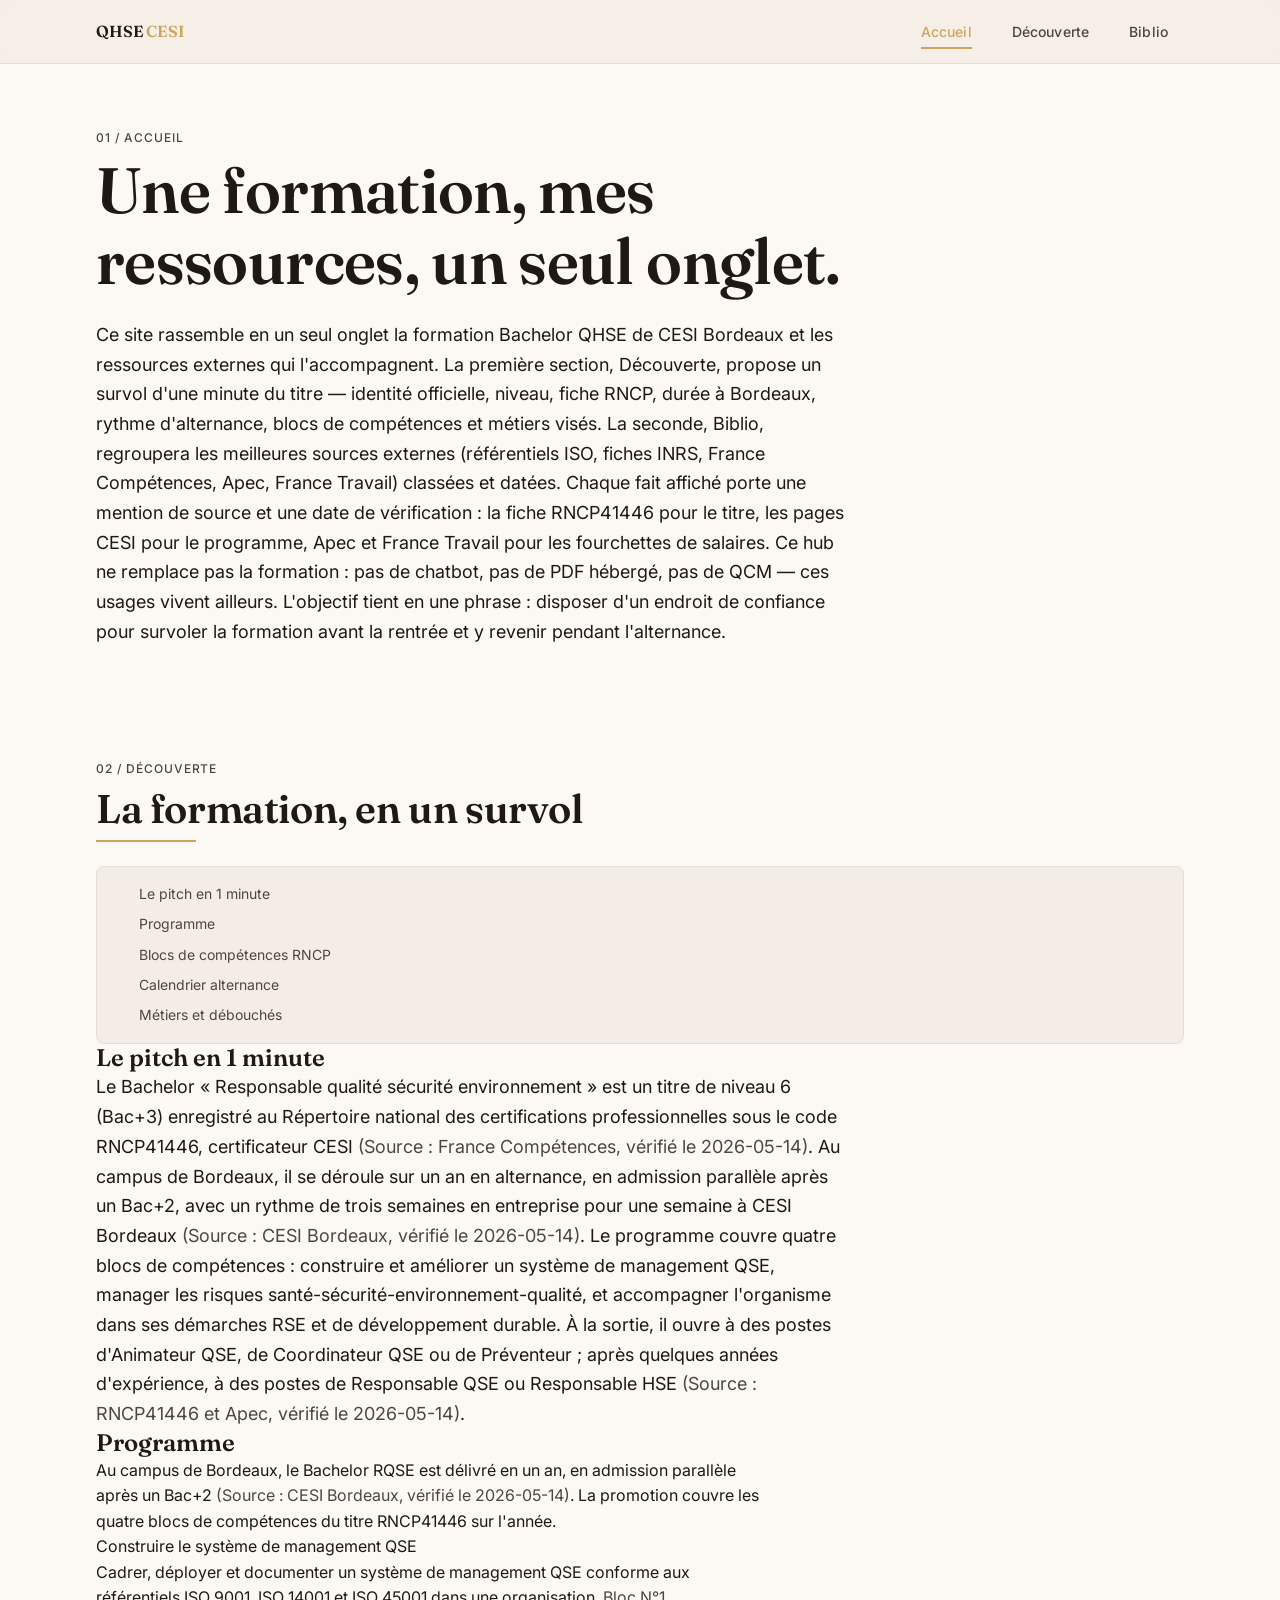
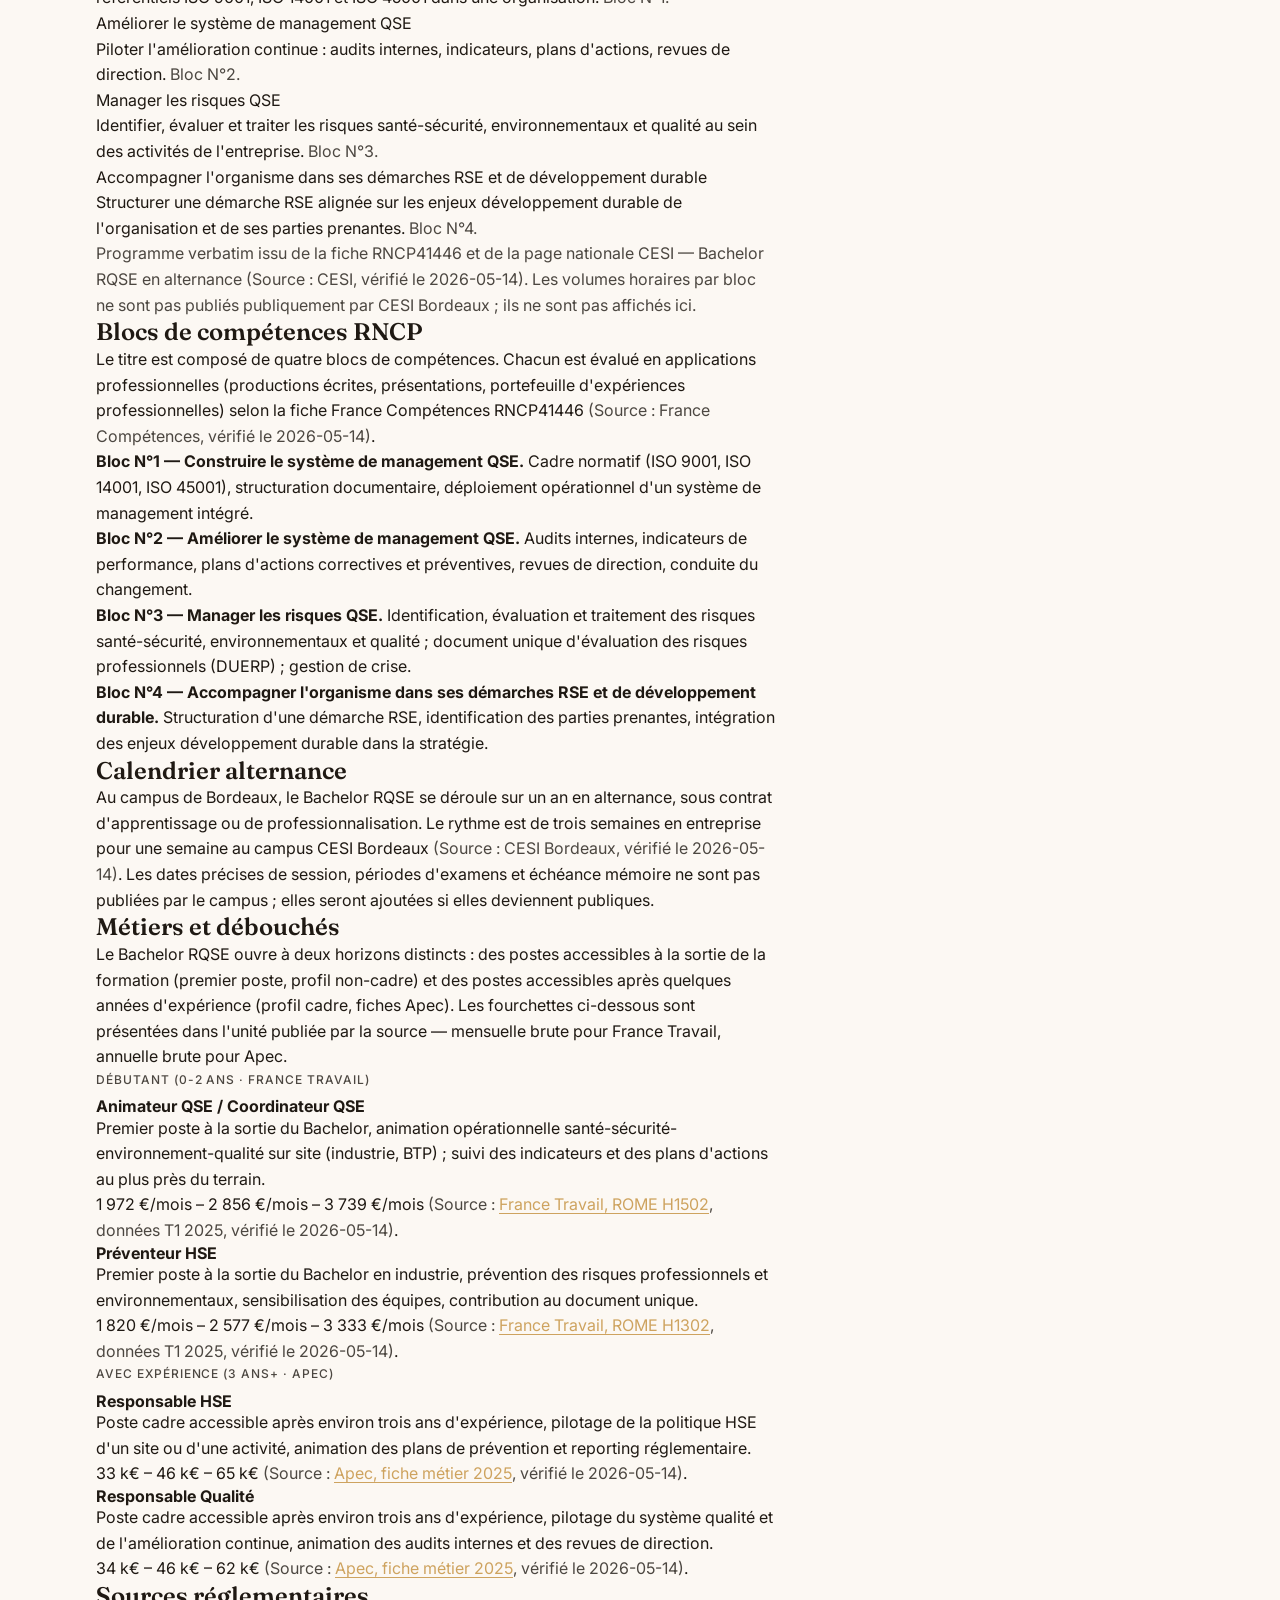
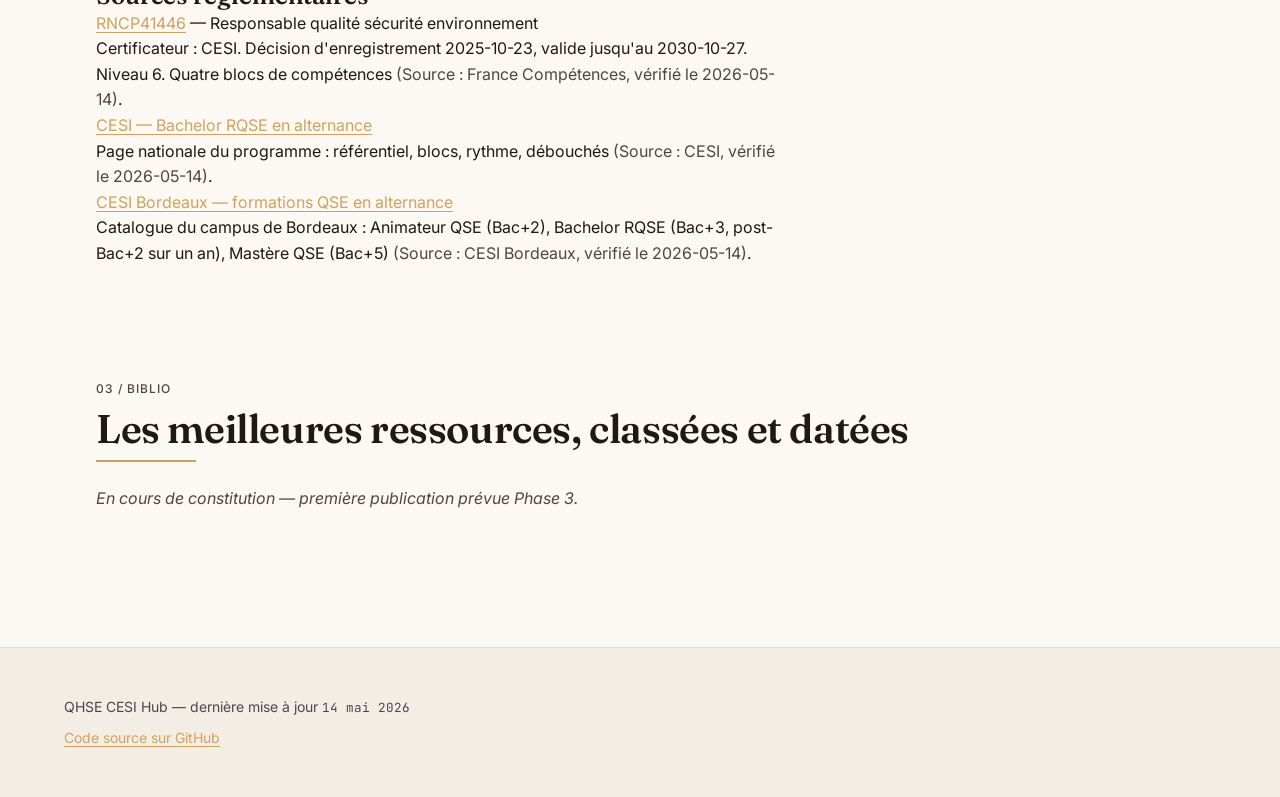
==== qhse-cesi/index.html @ 4284d523 "✨ Phase 3 T-03-04: CSS scaffolding for Biblio cards (BIBLIO-08) Adds 13 component classes for the fu" ====
<!DOCTYPE html>
<html lang="fr">
<head>
  <meta charset="UTF-8">
  <meta name="viewport" content="width=device-width, initial-scale=1">
  <meta name="color-scheme" content="dark light">
  <meta name="description" content="QHSE CESI Hub — point d'entrée personnel pour le Bachelor QHSE de CESI Bordeaux : formation et ressources externes regroupées.">
  <title>QHSE CESI Hub — Bachelor QHSE CESI Bordeaux</title>

  <!-- Google Fonts: dual preconnect + single CSS2 stylesheet request (Fraunces + Inter + JetBrains Mono) -->
  <link rel="preconnect" href="https://fonts.googleapis.com">
  <link rel="preconnect" href="https://fonts.gstatic.com" crossorigin>
  <link href="https://fonts.googleapis.com/css2?family=Fraunces:opsz,wght@9..144,400;9..144,600;9..144,700&family=Inter:wght@400;500;600;700&family=JetBrains+Mono:wght@400;500&display=swap" rel="stylesheet">

  <style>
    /* CSS layer order — declared once. Reset always loses to component styles. */
    @layer reset, tokens, base, components, utilities;

    /* ============ 1. RESET (@layer reset) ============ */
    @layer reset {
      *, *::before, *::after { box-sizing: border-box; }
      * { margin: 0; }
      html, body { height: 100%; }
      body {
        min-height: 100dvh;
        line-height: 1.55;
        -webkit-font-smoothing: antialiased;
      }
      img, picture, video, canvas, svg { display: block; max-width: 100%; }
      input, button, textarea, select { font: inherit; }
      h1, h2, h3, h4, h5, h6 { text-wrap: balance; line-height: 1.15; }
      p { text-wrap: pretty; }
      a { color: inherit; text-decoration-thickness: 1px; text-underline-offset: 0.2em; }
      ul, ol { padding: 0; list-style: none; }

      /* Reduced-motion override — baked into reset layer from commit #1 (CHASSIS-09). */
      @media (prefers-reduced-motion: reduce) {
        *, *::before, *::after {
          animation-duration: 0.01ms !important;
          animation-iteration-count: 1 !important;
          transition-duration: 0.01ms !important;
          scroll-behavior: auto !important;
        }
      }
    }

    /* ============ 2. TOKENS (@layer tokens) ============ */
    @layer tokens {
      :root {
        color-scheme: dark light;

        /* Font families */
        --font-serif: 'Fraunces', Georgia, 'Times New Roman', ui-serif, serif;
        --font-sans:  'Inter', system-ui, -apple-system, 'Segoe UI', sans-serif;
        --font-mono:  'JetBrains Mono', ui-monospace, 'SF Mono', Menlo, Consolas, monospace;

        /* Color tokens — OKLCH-native via light-dark(). Dark wins by default. */
        --bg-1: light-dark(oklch(98% 0.008 70), oklch(15% 0.012 65));
        --bg-2: light-dark(oklch(95% 0.012 70), oklch(19% 0.014 65));
        --ink-1: light-dark(oklch(22% 0.015 70), oklch(94% 0.012 75));
        --ink-2: light-dark(oklch(40% 0.012 70), oklch(72% 0.014 70));
        --ink-3: light-dark(oklch(55% 0.010 70), oklch(54% 0.011 70));
        --accent: oklch(74% 0.10 78);
        --accent-soft: oklch(74% 0.10 78 / 0.12);
        --link: oklch(74% 0.10 78);
        --link-hover: oklch(82% 0.11 78);
        --focus-ring: oklch(82% 0.18 250);
        --border-subtle: light-dark(oklch(90% 0.008 70), oklch(26% 0.014 65));

        /* Reserved for Phase 3 — declared now so the token surface is locked. */
        --success: oklch(70% 0.13 145);
        --warning: oklch(74% 0.13 70);
        --alert:   oklch(64% 0.18 30);

        /* Spacing scale — all multiples of 4. */
        --space-xs: 0.25rem;
        --space-sm: 0.5rem;
        --space-md: 1rem;
        --space-lg: 1.5rem;
        --space-xl: 2rem;
        --space-2xl: 3rem;
        --space-3xl: 4rem;

        /* Radius scale. */
        --radius-sm: 0.25rem;
        --radius-md: 0.5rem;
        --radius-lg: 1rem;

        /* Layout tokens — header height is the single source for scroll offsets. */
        --header-h: 4rem;
        --container-max: 72rem;
        --measure: 68ch;

        /* Type scale — fluid via clamp(). No font-size lives outside this table. */
        --step-5:  clamp(2.25rem, 4vw + 1rem, 4rem);
        --step-4:  clamp(1.75rem, 2vw + 1rem, 2.5rem);
        --step-3:  clamp(1.25rem, 1vw + 0.9rem, 1.5rem);
        --step-2:  clamp(1.0625rem, 0.4vw + 1rem, 1.125rem);
        --step-1:  1rem;
        --step-0:  0.875rem;
        --step--1: 0.75rem;
      }
    }

    /* ============ 3. BASE (@layer base) ============ */
    @layer base {
      html {
        scroll-behavior: smooth;
        scroll-padding-top: var(--header-h);
      }
      body {
        font-family: var(--font-sans);
        background: var(--bg-1);
        color: var(--ink-1);
        font-size: var(--step-1);
        line-height: 1.6;
      }
      h1 {
        font-family: var(--font-serif);
        font-weight: 600;
        font-size: var(--step-5);
        letter-spacing: -0.01em;
        line-height: 1.1;
      }
      h2 {
        font-family: var(--font-serif);
        font-weight: 600;
        font-size: var(--step-4);
        letter-spacing: -0.01em;
        line-height: 1.15;
      }
      h3 {
        font-family: var(--font-serif);
        font-weight: 600;
        font-size: var(--step-3);
        line-height: 1.2;
      }
      p, li, blockquote, dd {
        max-width: var(--measure);
        color: var(--ink-1);
      }
      code, kbd, samp, time[datetime] {
        font-family: var(--font-mono);
        font-size: 0.9em;
      }
      a {
        color: var(--link);
        text-decoration: underline;
        text-decoration-thickness: 1px;
        text-underline-offset: 0.2em;
        transition: text-decoration-thickness 80ms ease-out;
      }
      a:hover {
        color: var(--link-hover);
        text-decoration-thickness: 2px;
      }
      :focus-visible {
        outline: 3px solid var(--focus-ring);
        outline-offset: 2px;
        border-radius: var(--radius-sm);
      }
      section {
        scroll-margin-top: var(--header-h);
        padding-block: var(--space-2xl) var(--space-xl);
        padding-inline: clamp(1rem, 4vw, 2rem);
        max-width: var(--container-max);
        margin-inline: auto;
      }
      /* Belt-and-suspenders for iOS Safari quirks per UI-SPEC §Layout Grid. */
      section > h2 { scroll-margin-top: var(--header-h); }
      section > h1 { scroll-margin-top: var(--header-h); }
    }

    /* ============ 4. COMPONENTS (@layer components) ============ */
    @layer components {

      /* -- Skip-link -- */
      .skip-link {
        position: absolute;
        width: 1px;
        height: 1px;
        padding: 0;
        margin: -1px;
        overflow: hidden;
        clip-path: inset(50%);
        white-space: nowrap;
        border: 0;
        background: transparent;
        color: var(--ink-1);
        text-decoration: none;
      }
      .skip-link:focus-visible {
        position: fixed;
        top: var(--space-sm);
        left: var(--space-sm);
        width: auto;
        height: auto;
        margin: 0;
        padding: var(--space-sm) var(--space-md);
        clip-path: none;
        background: var(--bg-2);
        color: var(--ink-1);
        border: 2px solid var(--accent);
        border-radius: var(--radius-sm);
        z-index: 1000;
        font-family: var(--font-sans);
        font-weight: 500;
        font-size: var(--step-0);
        text-decoration: none;
      }

      /* -- Sticky header / nav -- */
      header[role="banner"] {
        position: sticky;
        top: 0;
        z-index: 100;
        height: var(--header-h);
        background: color-mix(in oklch, var(--bg-2) 88%, transparent);
        backdrop-filter: blur(12px) saturate(120%);
        -webkit-backdrop-filter: blur(12px) saturate(120%);
        border-bottom: 1px solid var(--border-subtle);
        display: flex;
        align-items: center;
        transition: box-shadow 200ms ease-out;
      }
      @supports not (backdrop-filter: blur(1px)) {
        header[role="banner"] { background: var(--bg-2); }
      }
      header[role="banner"].is-scrolled {
        box-shadow: 0 1px 0 0 var(--border-subtle), 0 12px 24px -16px oklch(0% 0 0 / 0.45);
      }
      header[role="banner"] > .header__inner {
        display: flex;
        align-items: center;
        justify-content: space-between;
        gap: var(--space-md);
        width: 100%;
        max-width: var(--container-max);
        margin-inline: auto;
        padding-inline: clamp(1rem, 4vw, 2rem);
        position: relative;
      }

      /* Brand */
      .brand {
        font-family: var(--font-serif);
        font-weight: 600;
        font-size: var(--step-1);
        letter-spacing: -0.01em;
        color: var(--ink-1);
        text-decoration: none;
      }
      .brand em {
        color: var(--accent);
        font-style: normal;
      }
      .brand:hover { text-decoration: none; }

      /* -- Top nav (desktop default; mobile override via responsive layer) -- */
      .nav__list {
        display: flex;
        align-items: center;
        gap: var(--space-sm);
      }
      .nav__list a {
        font-family: var(--font-sans);
        font-weight: 500;
        font-size: var(--step-0);
        color: var(--ink-2);
        text-decoration: none;
        padding: var(--space-sm) var(--space-md);
        border-radius: var(--radius-sm);
        transition: background-color 120ms ease-out, color 120ms ease-out;
        position: relative;
        letter-spacing: 0.01em;
      }
      .nav__list a:hover {
        color: var(--ink-1);
        background: var(--accent-soft);
      }
      /* Active state — scrollspy match (aria-current) OR :target (no-JS fallback). */
      .nav__list a[aria-current="location"],
      .nav__list li:target a {
        color: var(--accent);
      }
      .nav__list a[aria-current="location"]::after,
      .nav__list li:target a::after {
        content: "";
        position: absolute;
        bottom: -1px;
        left: var(--space-md);
        right: var(--space-md);
        height: 2px;
        background: var(--accent);
      }

      /* -- Burger menu (mobile) -- */
      .nav-toggle {
        position: absolute;
        width: 1px;
        height: 1px;
        padding: 0;
        margin: -1px;
        overflow: hidden;
        clip-path: inset(50%);
        white-space: nowrap;
        border: 0;
      }
      .burger {
        display: none;
        place-items: center;
        width: 44px;
        height: 44px;
        cursor: pointer;
        color: var(--ink-1);
        position: relative;
        border-radius: var(--radius-sm);
      }
      .burger svg { display: none; color: var(--ink-1); }
      .burger .icon-menu { display: block; }
      .nav-toggle:checked ~ .burger .icon-menu { display: none; }
      .nav-toggle:checked ~ .burger .icon-close { display: block; }
      /* Focus ring tracks the label, not the (visually-hidden) checkbox. */
      .nav-toggle:focus-visible ~ .burger {
        outline: 3px solid var(--focus-ring);
        outline-offset: 2px;
      }
      /* CSS-only sr-only aria-label alternation — no JS mutates aria-label. */
      .burger [data-state="open"] { display: none; }
      .nav-toggle:checked ~ .burger [data-state="closed"] { display: none; }
      .nav-toggle:checked ~ .burger [data-state="open"] { display: inline; }

      /* -- Section heading pattern -- */
      .eyebrow {
        font-family: var(--font-sans);
        font-weight: 500;
        font-size: var(--step--1);
        color: var(--ink-2);
        text-transform: uppercase;
        letter-spacing: 0.08em;
        margin-bottom: var(--space-sm);
      }
      section h1,
      section h2 {
        position: relative;
        margin-bottom: var(--space-lg);
      }
      /* Accent underline indicator — h2 only, per gate decision 4. */
      section h2::after {
        content: "";
        display: block;
        width: 2.5em;
        height: 2px;
        background: var(--accent);
        margin-top: var(--space-sm);
      }
      .lead {
        font-size: var(--step-2);
        line-height: 1.65;
        color: var(--ink-1);
      }
      .placeholder {
        color: var(--ink-2);
        font-style: italic;
      }

      /* -- Section shells -- */
      main { display: block; }
      #biblio-grid {
        margin-top: var(--space-lg);
        display: flex;
        flex-direction: column;
        gap: var(--space-2xl);
      }

      /* -- Biblio cards (Phase 3 component slot — full-width editorial list, D-03) -- */
      .biblio-section {
        display: flex;
        flex-direction: column;
        gap: var(--space-md);
      }
      .biblio-section > h3 {
        font-family: 'Fraunces', Georgia, serif;
        font-weight: 600;
        font-size: var(--step-3);
        text-wrap: balance;
        scroll-margin-top: var(--header-h);
      }
      .biblio-section > h3::after {
        content: '';
        display: block;
        width: 2.5rem;
        height: 2px;
        background: var(--accent);
        margin-top: var(--space-xs);
      }
      .biblio-list {
        list-style: none;
        padding: 0;
        margin: 0;
        display: flex;
        flex-direction: column;
        gap: 0;
      }
      .biblio-list > li {
        margin: 0;
      }
      .biblio-card__link {
        display: block;
        padding: var(--space-md) 0;
        border-block-end: 1px solid var(--border-subtle);
        text-decoration: none;
        color: inherit;
        transition: background-color 120ms ease;
      }
      .biblio-list > li:last-child .biblio-card__link {
        border-block-end: none;
      }
      .biblio-card__link:hover,
      .biblio-card__link:focus-visible {
        background-color: var(--bg-2);
        outline: none;
      }
      .biblio-card__link:focus-visible {
        outline: 2px solid var(--accent);
        outline-offset: 2px;
        border-radius: var(--radius-sm);
      }
      .biblio-card__head {
        display: flex;
        align-items: baseline;
        gap: var(--space-md);
        flex-wrap: wrap;
        margin-bottom: var(--space-xs);
      }
      .biblio-card__badge {
        display: inline-block;
        background: var(--accent-soft);
        color: var(--accent);
        border: 1px solid var(--accent);
        padding: 0.1em 0.55em;
        border-radius: var(--radius-sm);
        font-family: 'JetBrains Mono', ui-monospace, monospace;
        font-size: var(--step--1);
        font-weight: 500;
        letter-spacing: 0.04em;
        text-transform: uppercase;
        white-space: nowrap;
      }
      .biblio-card__title {
        font-family: 'Fraunces', Georgia, serif;
        font-weight: 600;
        font-size: var(--step-2);
        color: var(--ink-1);
        text-wrap: balance;
        margin: 0;
      }
      .biblio-card__desc {
        color: var(--ink-1);
        max-width: var(--measure);
        margin: var(--space-xs) 0;
        text-wrap: pretty;
      }
      .biblio-card__note {
        font-style: italic;
        color: var(--ink-2);
        max-width: var(--measure);
        font-size: var(--step-0);
        margin: var(--space-xs) 0;
      }
      .biblio-card__foot {
        display: flex;
        justify-content: space-between;
        align-items: center;
        gap: var(--space-md);
        flex-wrap: wrap;
        font-size: var(--step-0);
        color: var(--ink-2);
        margin-top: var(--space-xs);
      }
      .biblio-card__domain {
        font-family: 'JetBrains Mono', ui-monospace, monospace;
        font-size: var(--step--1);
        color: var(--ink-3);
      }
      .biblio-card__date {
        font-family: 'JetBrains Mono', ui-monospace, monospace;
        font-size: var(--step--1);
      }
      .biblio-card__date--fresh   { color: var(--ink-2); }
      .biblio-card__date--warning { color: var(--warning); }
      .biblio-card__date--alert   { color: var(--alert); font-weight: 500; }
      .biblio-card__archive {
        font-family: 'JetBrains Mono', ui-monospace, monospace;
        font-size: var(--step--1);
        color: var(--ink-3);
      }
      .biblio-card__archive a {
        color: var(--ink-2);
        text-decoration: underline;
        text-decoration-style: dotted;
        text-underline-offset: 0.2em;
      }

      /* -- Footer -- */
      footer[role="contentinfo"] {
        background: var(--bg-2);
        border-top: 1px solid var(--border-subtle);
        margin-top: var(--space-3xl);
        padding-block: var(--space-2xl);
        padding-inline: clamp(1rem, 4vw, 2rem);
      }
      footer[role="contentinfo"] > .footer__inner {
        max-width: var(--container-max);
        margin-inline: auto;
        color: var(--ink-2);
        font-size: var(--step-0);
        display: flex;
        flex-direction: column;
        gap: var(--space-sm);
      }
      footer[role="contentinfo"] p { color: var(--ink-2); max-width: none; }
      footer[role="contentinfo"] a {
        color: var(--link);
        text-decoration: underline;
        text-decoration-thickness: 1px;
        text-underline-offset: 0.2em;
      }
      footer[role="contentinfo"] a:hover {
        color: var(--link-hover);
        text-decoration-thickness: 2px;
      }

      /* -- Mini-TOC reserved CSS (Phase 2 will hand-write the element) -- */
      .toc {
        background: var(--bg-2);
        border: 1px solid var(--border-subtle);
        border-radius: var(--radius-md);
        padding: var(--space-md) var(--space-lg);
      }
      .toc ol {
        display: flex;
        flex-direction: column;
        gap: var(--space-sm);
        list-style: none;
        padding: 0;
      }
      .toc a {
        font-size: var(--step-0);
        color: var(--ink-2);
        text-decoration: none;
        padding-inline-start: var(--space-md);
        border-inline-start: 2px solid transparent;
        display: block;
      }
      .toc a:hover,
      .toc a[aria-current="true"] {
        color: var(--ink-1);
        border-inline-start-color: var(--accent);
      }
    }

    /* ============ 5. UTILITIES (@layer utilities) ============ */
    @layer utilities {
      .sr-only {
        position: absolute;
        width: 1px;
        height: 1px;
        padding: 0;
        margin: -1px;
        overflow: hidden;
        clip: rect(0,0,0,0);
        white-space: nowrap;
        border: 0;
      }
    }

    /* ============ 6. RESPONSIVE — one breakpoint at 48rem (CHASSIS-07) ============ */
    @media (min-width: 48rem) {
      section {
        padding-block: var(--space-3xl) var(--space-2xl);
      }
    }
    @media (max-width: 47.99rem) {
      .burger { display: grid; }
      header[role="banner"] nav .nav__list { display: none; }
      header[role="banner"] nav:has(#nav-toggle:checked) .nav__list {
        display: flex;
        flex-direction: column;
        align-items: stretch;
        gap: var(--space-md);
        position: fixed;
        inset: var(--header-h) 0 0 0;
        background: var(--bg-1);
        padding: var(--space-xl);
        z-index: 90;
        overflow-y: auto;
      }
      header[role="banner"] nav:has(#nav-toggle:checked) .nav__list a {
        font-size: var(--step-2);
        padding: var(--space-md);
      }
      /* Active-state underline indicator behaves differently in the mobile drawer. */
      header[role="banner"] nav:has(#nav-toggle:checked) .nav__list a[aria-current="location"]::after,
      header[role="banner"] nav:has(#nav-toggle:checked) .nav__list li:target a::after {
        display: none;
      }
    }

    /* ============ 7. PRINT (@media print) ============ */
    @media print {
      /* Hide chrome */
      header, .skip-link, .nav-toggle, .burger { display: none !important; }
      /* Force light, max-contrast surface */
      :root { color-scheme: light; }
      body {
        background: #fff;
        color: oklch(10% 0 0);
        font-family: var(--font-sans);
      }
      h1, h2, h3 {
        font-family: var(--font-serif);
        color: oklch(10% 0 0);
        page-break-after: avoid;
      }
      /* Expand external (http/https) link URLs as footnotes — NOT internal anchors. */
      a[href^="http"]::after {
        content: " (" attr(href) ")";
        font-family: var(--font-mono);
        font-size: 0.85em;
        color: #444;
        word-break: break-all;
      }
      /* Hide the accent underline on h2 — irrelevant in print. */
      h2::after { display: none; }
      /* Restore measure for prose readability on A4. */
      p, li { max-width: none; }
      section { break-inside: avoid-page; }
    }
  </style>
</head>
<body>
  <!-- Skip-link: must be the very first focusable element in <body>. -->
  <a class="skip-link" href="#main">Aller au contenu principal</a>

  <header role="banner">
    <div class="header__inner">
      <a class="brand" href="#accueil">QHSE&nbsp;<em>CESI</em></a>

      <!-- CSS-only burger: hidden checkbox + label. JS only flips checked=false on link tap. -->
      <input type="checkbox" id="nav-toggle" class="nav-toggle" aria-label="Ouvrir le menu">
      <label for="nav-toggle" class="burger">
        <!-- Lucide 'menu' (visible when unchecked) -->
        <svg class="icon-menu" xmlns="http://www.w3.org/2000/svg" width="24" height="24" viewBox="0 0 24 24" fill="none" stroke="currentColor" stroke-width="2" stroke-linecap="round" stroke-linejoin="round" aria-hidden="true">
          <line x1="4" y1="6" x2="20" y2="6"></line>
          <line x1="4" y1="12" x2="20" y2="12"></line>
          <line x1="4" y1="18" x2="20" y2="18"></line>
        </svg>
        <!-- Lucide 'x' (visible when checked) -->
        <svg class="icon-close" xmlns="http://www.w3.org/2000/svg" width="24" height="24" viewBox="0 0 24 24" fill="none" stroke="currentColor" stroke-width="2" stroke-linecap="round" stroke-linejoin="round" aria-hidden="true">
          <line x1="18" y1="6" x2="6" y2="18"></line>
          <line x1="6" y1="6" x2="18" y2="18"></line>
        </svg>
        <!-- Visually-hidden state spans (CSS-only aria-label alternation; NO JS mutation). -->
        <span class="sr-only" data-state="closed">Ouvrir le menu</span>
        <span class="sr-only" data-state="open">Fermer le menu</span>
      </label>

      <nav aria-label="Navigation principale">
        <ul class="nav__list">
          <li id="nav-accueil"><a href="#accueil" data-target="accueil">Accueil</a></li>
          <li id="nav-decouverte"><a href="#decouverte" data-target="decouverte">Découverte</a></li>
          <li id="nav-biblio"><a href="#biblio" data-target="biblio">Biblio</a></li>
          <li hidden><a href="#outils" data-target="outils">Outils</a></li>
        </ul>
      </nav>
    </div>
  </header>

  <!-- Sentinel sits between header and main. IntersectionObserver toggles header.is-scrolled. -->
  <div id="header-sentinel" aria-hidden="true" style="height:1px;margin-top:-1px;"></div>

  <main id="main">
    <section id="accueil" aria-labelledby="h-accueil">
      <p class="eyebrow">01 / ACCUEIL</p>
      <h1 id="h-accueil">Une formation, mes ressources, un seul onglet.</h1>
      <p class="lead">Ce site rassemble en un seul onglet la formation Bachelor QHSE de CESI Bordeaux et les ressources externes qui l'accompagnent. La première section, Découverte, propose un survol d'une minute du titre — identité officielle, niveau, fiche RNCP, durée à Bordeaux, rythme d'alternance, blocs de compétences et métiers visés. La seconde, Biblio, regroupera les meilleures sources externes (référentiels ISO, fiches INRS, France Compétences, Apec, France Travail) classées et datées. Chaque fait affiché porte une mention de source et une date de vérification : la fiche <span class="mono">RNCP41446</span> pour le titre, les pages CESI pour le programme, Apec et France Travail pour les fourchettes de salaires. Ce hub ne remplace pas la formation : pas de chatbot, pas de PDF hébergé, pas de QCM — ces usages vivent ailleurs. L'objectif tient en une phrase : disposer d'un endroit de confiance pour survoler la formation avant la rentrée et y revenir pendant l'alternance.</p>
    </section>

    <section id="decouverte" aria-labelledby="h-decouverte">
      <p class="eyebrow">02 / DÉCOUVERTE</p>
      <h2 id="h-decouverte">La formation, en un survol</h2>

      <aside class="toc" aria-label="Sommaire de la section Découverte">
        <ol>
          <li><a href="#dec-pitch">Le pitch en 1 minute</a></li>
          <li><a href="#dec-programme">Programme</a></li>
          <li><a href="#dec-rncp">Blocs de compétences RNCP</a></li>
          <li><a href="#dec-calendrier">Calendrier alternance</a></li>
          <li><a href="#dec-metiers">Métiers et débouchés</a></li>
        </ol>
      </aside>

      <h3 id="dec-pitch" style="scroll-margin-top: var(--header-h)">Le pitch en 1 minute</h3>
      <p class="lead">Le Bachelor « Responsable qualité sécurité environnement » est un titre de niveau 6 (Bac+3) enregistré au Répertoire national des certifications professionnelles sous le code <span class="mono">RNCP41446</span>, certificateur CESI <span style="color: var(--ink-2)">(Source : France Compétences, vérifié le <span class="mono">2026-05-14</span>)</span>. Au campus de Bordeaux, il se déroule sur un an en alternance, en admission parallèle après un Bac+2, avec un rythme de trois semaines en entreprise pour une semaine à CESI Bordeaux <span style="color: var(--ink-2)">(Source : CESI Bordeaux, vérifié le <span class="mono">2026-05-14</span>)</span>. Le programme couvre quatre blocs de compétences : construire et améliorer un système de management QSE, manager les risques santé-sécurité-environnement-qualité, et accompagner l'organisme dans ses démarches RSE et de développement durable. À la sortie, il ouvre à des postes d'Animateur QSE, de Coordinateur QSE ou de Préventeur ; après quelques années d'expérience, à des postes de Responsable QSE ou Responsable HSE <span style="color: var(--ink-2)">(Source : <span class="mono">RNCP41446</span> et Apec, vérifié le <span class="mono">2026-05-14</span>)</span>.</p>

      <h3 id="dec-programme" style="scroll-margin-top: var(--header-h)">Programme</h3>
      <p>Au campus de Bordeaux, le Bachelor RQSE est délivré en un an, en admission parallèle après un Bac+2 <span style="color: var(--ink-2)">(Source : CESI Bordeaux, vérifié le <span class="mono">2026-05-14</span>)</span>. La promotion couvre les quatre blocs de compétences du titre <span class="mono">RNCP41446</span> sur l'année.</p>

      <dl>
        <dt>Construire le système de management QSE</dt>
        <dd>Cadrer, déployer et documenter un système de management QSE conforme aux référentiels ISO 9001, ISO 14001 et ISO 45001 dans une organisation. <span style="color: var(--ink-2)">Bloc N°1.</span></dd>

        <dt>Améliorer le système de management QSE</dt>
        <dd>Piloter l'amélioration continue : audits internes, indicateurs, plans d'actions, revues de direction. <span style="color: var(--ink-2)">Bloc N°2.</span></dd>

        <dt>Manager les risques QSE</dt>
        <dd>Identifier, évaluer et traiter les risques santé-sécurité, environnementaux et qualité au sein des activités de l'entreprise. <span style="color: var(--ink-2)">Bloc N°3.</span></dd>

        <dt>Accompagner l'organisme dans ses démarches RSE et de développement durable</dt>
        <dd>Structurer une démarche RSE alignée sur les enjeux développement durable de l'organisation et de ses parties prenantes. <span style="color: var(--ink-2)">Bloc N°4.</span></dd>
      </dl>

      <p style="color: var(--ink-2)">Programme verbatim issu de la fiche <span class="mono">RNCP41446</span> et de la page nationale CESI — Bachelor RQSE en alternance (Source : CESI, vérifié le <span class="mono">2026-05-14</span>). Les volumes horaires par bloc ne sont pas publiés publiquement par CESI Bordeaux ; ils ne sont pas affichés ici.</p>

      <h3 id="dec-rncp" style="scroll-margin-top: var(--header-h)">Blocs de compétences RNCP</h3>
      <p>Le titre est composé de quatre blocs de compétences. Chacun est évalué en applications professionnelles (productions écrites, présentations, portefeuille d'expériences professionnelles) selon la fiche France Compétences <span class="mono">RNCP41446</span> <span style="color: var(--ink-2)">(Source : France Compétences, vérifié le <span class="mono">2026-05-14</span>)</span>.</p>

      <ol>
        <li><strong>Bloc N°1 — Construire le système de management QSE.</strong> Cadre normatif (ISO 9001, ISO 14001, ISO 45001), structuration documentaire, déploiement opérationnel d'un système de management intégré.</li>

        <li><strong>Bloc N°2 — Améliorer le système de management QSE.</strong> Audits internes, indicateurs de performance, plans d'actions correctives et préventives, revues de direction, conduite du changement.</li>

        <li><strong>Bloc N°3 — Manager les risques QSE.</strong> Identification, évaluation et traitement des risques santé-sécurité, environnementaux et qualité ; document unique d'évaluation des risques professionnels (DUERP) ; gestion de crise.</li>

        <li><strong>Bloc N°4 — Accompagner l'organisme dans ses démarches RSE et de développement durable.</strong> Structuration d'une démarche RSE, identification des parties prenantes, intégration des enjeux développement durable dans la stratégie.</li>
      </ol>

      <h3 id="dec-calendrier" style="scroll-margin-top: var(--header-h)">Calendrier alternance</h3>
      <p>Au campus de Bordeaux, le Bachelor RQSE se déroule sur un an en alternance, sous contrat d'apprentissage ou de professionnalisation. Le rythme est de trois semaines en entreprise pour une semaine au campus CESI Bordeaux <span style="color: var(--ink-2)">(Source : CESI Bordeaux, vérifié le <span class="mono">2026-05-14</span>)</span>. Les dates précises de session, périodes d'examens et échéance mémoire ne sont pas publiées par le campus ; elles seront ajoutées si elles deviennent publiques.</p>

      <h3 id="dec-metiers" style="scroll-margin-top: var(--header-h)">Métiers et débouchés</h3>
      <p>Le Bachelor RQSE ouvre à deux horizons distincts : des postes accessibles à la sortie de la formation (premier poste, profil non-cadre) et des postes accessibles après quelques années d'expérience (profil cadre, fiches Apec). Les fourchettes ci-dessous sont présentées dans l'unité publiée par la source — mensuelle brute pour France Travail, annuelle brute pour Apec.</p>

      <p class="eyebrow">DÉBUTANT (0-2 ans · France Travail)</p>

      <article>
        <h4>Animateur QSE / Coordinateur QSE</h4>
        <p>Premier poste à la sortie du Bachelor, animation opérationnelle santé-sécurité-environnement-qualité sur site (industrie, BTP) ; suivi des indicateurs et des plans d'actions au plus près du terrain.</p>
        <p><span class="mono">1 972 €/mois – 2 856 €/mois – 3 739 €/mois</span> <span style="color: var(--ink-2)">(Source : <a href="https://candidat.francetravail.fr/metierscope/fiche-metier/H1502/management-et-ingenierie-qualite-industrielle" target="_blank" rel="noopener noreferrer">France Travail, ROME <span class="mono">H1502</span></a>, données T1 2025, vérifié le <span class="mono">2026-05-14</span>)</span>.</p>
      </article>

      <article>
        <h4>Préventeur HSE</h4>
        <p>Premier poste à la sortie du Bachelor en industrie, prévention des risques professionnels et environnementaux, sensibilisation des équipes, contribution au document unique.</p>
        <p><span class="mono">1 820 €/mois – 2 577 €/mois – 3 333 €/mois</span> <span style="color: var(--ink-2)">(Source : <a href="https://candidat.francetravail.fr/metierscope/fiche-metier/H1302/responsable-hygiene-securite-environnement-hse-en-industrie" target="_blank" rel="noopener noreferrer">France Travail, ROME <span class="mono">H1302</span></a>, données T1 2025, vérifié le <span class="mono">2026-05-14</span>)</span>.</p>
      </article>

      <p class="eyebrow">AVEC EXPÉRIENCE (3 ans+ · Apec)</p>

      <article>
        <h4>Responsable HSE</h4>
        <p>Poste cadre accessible après environ trois ans d'expérience, pilotage de la politique HSE d'un site ou d'une activité, animation des plans de prévention et reporting réglementaire.</p>
        <p><span class="mono">33 k€ – 46 k€ – 65 k€</span> <span style="color: var(--ink-2)">(Source : <a href="https://www.apec.fr/tous-nos-metiers/services-techniques/responsable-hse.html" target="_blank" rel="noopener noreferrer">Apec, fiche métier 2025</a>, vérifié le <span class="mono">2026-05-14</span>)</span>.</p>
      </article>

      <article>
        <h4>Responsable Qualité</h4>
        <p>Poste cadre accessible après environ trois ans d'expérience, pilotage du système qualité et de l'amélioration continue, animation des audits internes et des revues de direction.</p>
        <p><span class="mono">34 k€ – 46 k€ – 62 k€</span> <span style="color: var(--ink-2)">(Source : <a href="https://www.apec.fr/tous-nos-metiers/services-techniques/responsable-qualite.html" target="_blank" rel="noopener noreferrer">Apec, fiche métier 2025</a>, vérifié le <span class="mono">2026-05-14</span>)</span>.</p>
      </article>

      <h3 id="dec-sources" style="scroll-margin-top: var(--header-h)">Sources réglementaires</h3>
      <dl>
        <dt><a href="https://www.francecompetences.fr/recherche/rncp/41446/" target="_blank" rel="noopener noreferrer"><span class="mono">RNCP41446</span></a> — Responsable qualité sécurité environnement</dt>
        <dd>Certificateur : CESI. Décision d'enregistrement <span class="mono">2025-10-23</span>, valide jusqu'au <span class="mono">2030-10-27</span>. Niveau 6. Quatre blocs de compétences <span style="color: var(--ink-2)">(Source : France Compétences, vérifié le <span class="mono">2026-05-14</span>)</span>.</dd>

        <dt><a href="https://www.cesi.fr/formation/bachelor-responsable-qualite-securite-environnement-en-alternance-2498878/" target="_blank" rel="noopener noreferrer">CESI — Bachelor RQSE en alternance</a></dt>
        <dd>Page nationale du programme : référentiel, blocs, rythme, débouchés <span style="color: var(--ink-2)">(Source : CESI, vérifié le <span class="mono">2026-05-14</span>)</span>.</dd>

        <dt><a href="https://bordeaux.cesi.fr/formations-alternance-qse/" target="_blank" rel="noopener noreferrer">CESI Bordeaux — formations QSE en alternance</a></dt>
        <dd>Catalogue du campus de Bordeaux : Animateur QSE (Bac+2), Bachelor RQSE (Bac+3, post-Bac+2 sur un an), Mastère QSE (Bac+5) <span style="color: var(--ink-2)">(Source : CESI Bordeaux, vérifié le <span class="mono">2026-05-14</span>)</span>.</dd>
      </dl>
    </section>

    <section id="biblio" aria-labelledby="h-biblio">
      <p class="eyebrow">03 / BIBLIO</p>
      <h2 id="h-biblio">Les meilleures ressources, classées et datées</h2>
      <p class="placeholder">En cours de constitution — première publication prévue Phase 3.</p>
      <div id="biblio-grid"><!-- Phase 3 renders cards into this mount point. --></div>
    </section>

    <section id="outils" aria-labelledby="h-outils" hidden>
      <p class="eyebrow">04 / OUTILS</p>
      <h2 id="h-outils">Outils — réservé V2</h2>
      <p class="placeholder">Réservé V2 — flipping the two hidden attributes unlocks this surface.</p>
    </section>
  </main>

  <footer role="contentinfo">
    <div class="footer__inner">
      <p>QHSE CESI Hub — dernière mise à jour <time datetime="2026-05-14">14 mai 2026</time></p>
      <p><a href="https://github.com/Ivyx-hue/mes-apps-claude" target="_blank" rel="noopener noreferrer">Code source sur GitHub</a></p>
    </div>
  </footer>

  <script>
    /* ============ IIFE: sticky-shadow + scrollspy + burger-close-on-tap ============ */
    /* No globals, no inline handlers, no scroll-event listeners. */
    (() => {
      'use strict';

      // (A) Sticky-header shadow on scroll past 16px. IntersectionObserver on sentinel.
      const sentinel = document.getElementById('header-sentinel');
      const header = document.querySelector('header[role="banner"]');
      if (sentinel && header) {
        new IntersectionObserver(
          ([entry]) => header.classList.toggle('is-scrolled', !entry.isIntersecting),
          { rootMargin: '-16px 0px 0px 0px', threshold: 0 }
        ).observe(sentinel);
      }

      // (B) Scrollspy — active-nav highlight via aria-current. ≤ 15 LOC inner block.
      const navLinks = document.querySelectorAll('.nav__list a[data-target]');
      const sections = document.querySelectorAll('main > section[id]:not([hidden])');
      if (navLinks.length && sections.length) {
        const setActive = (id) => navLinks.forEach(a =>
          a.dataset.target === id
            ? a.setAttribute('aria-current', 'location')
            : a.removeAttribute('aria-current')
        );
        const spy = new IntersectionObserver(
          (entries) => entries.forEach(e => e.isIntersecting && setActive(e.target.id)),
          { rootMargin: '-64px 0px -60% 0px', threshold: 0 }
        );
        sections.forEach(s => spy.observe(s));
      }

      // (C) Burger close-on-link-tap. Delegated listener; closes synchronously BEFORE
      // the native anchor scroll fires (no preventDefault).
      const navList = document.querySelector('.nav__list');
      const toggle = document.getElementById('nav-toggle');
      if (navList && toggle) {
        navList.addEventListener('click', (e) => {
          if (e.target.closest('a[data-target]')) toggle.checked = false;
        });
      }
    })();
  </script>
</body>
</html>
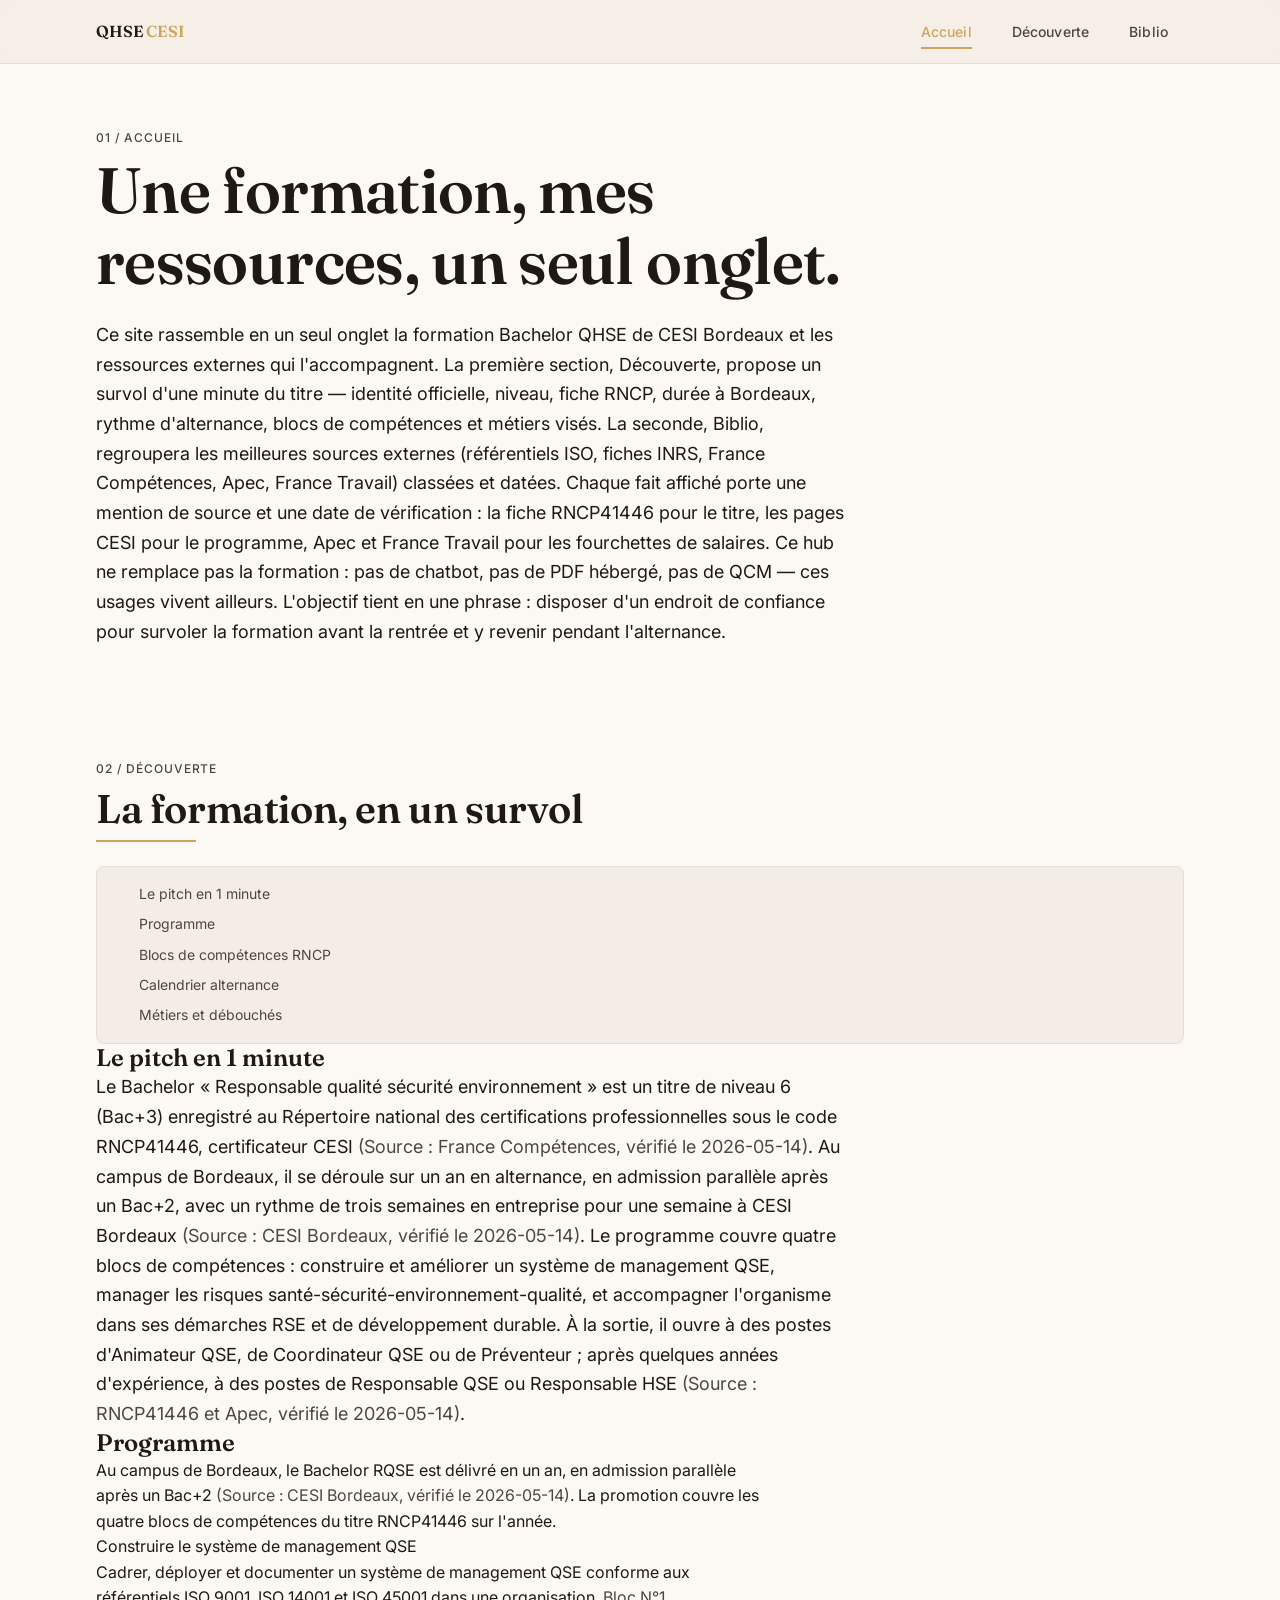
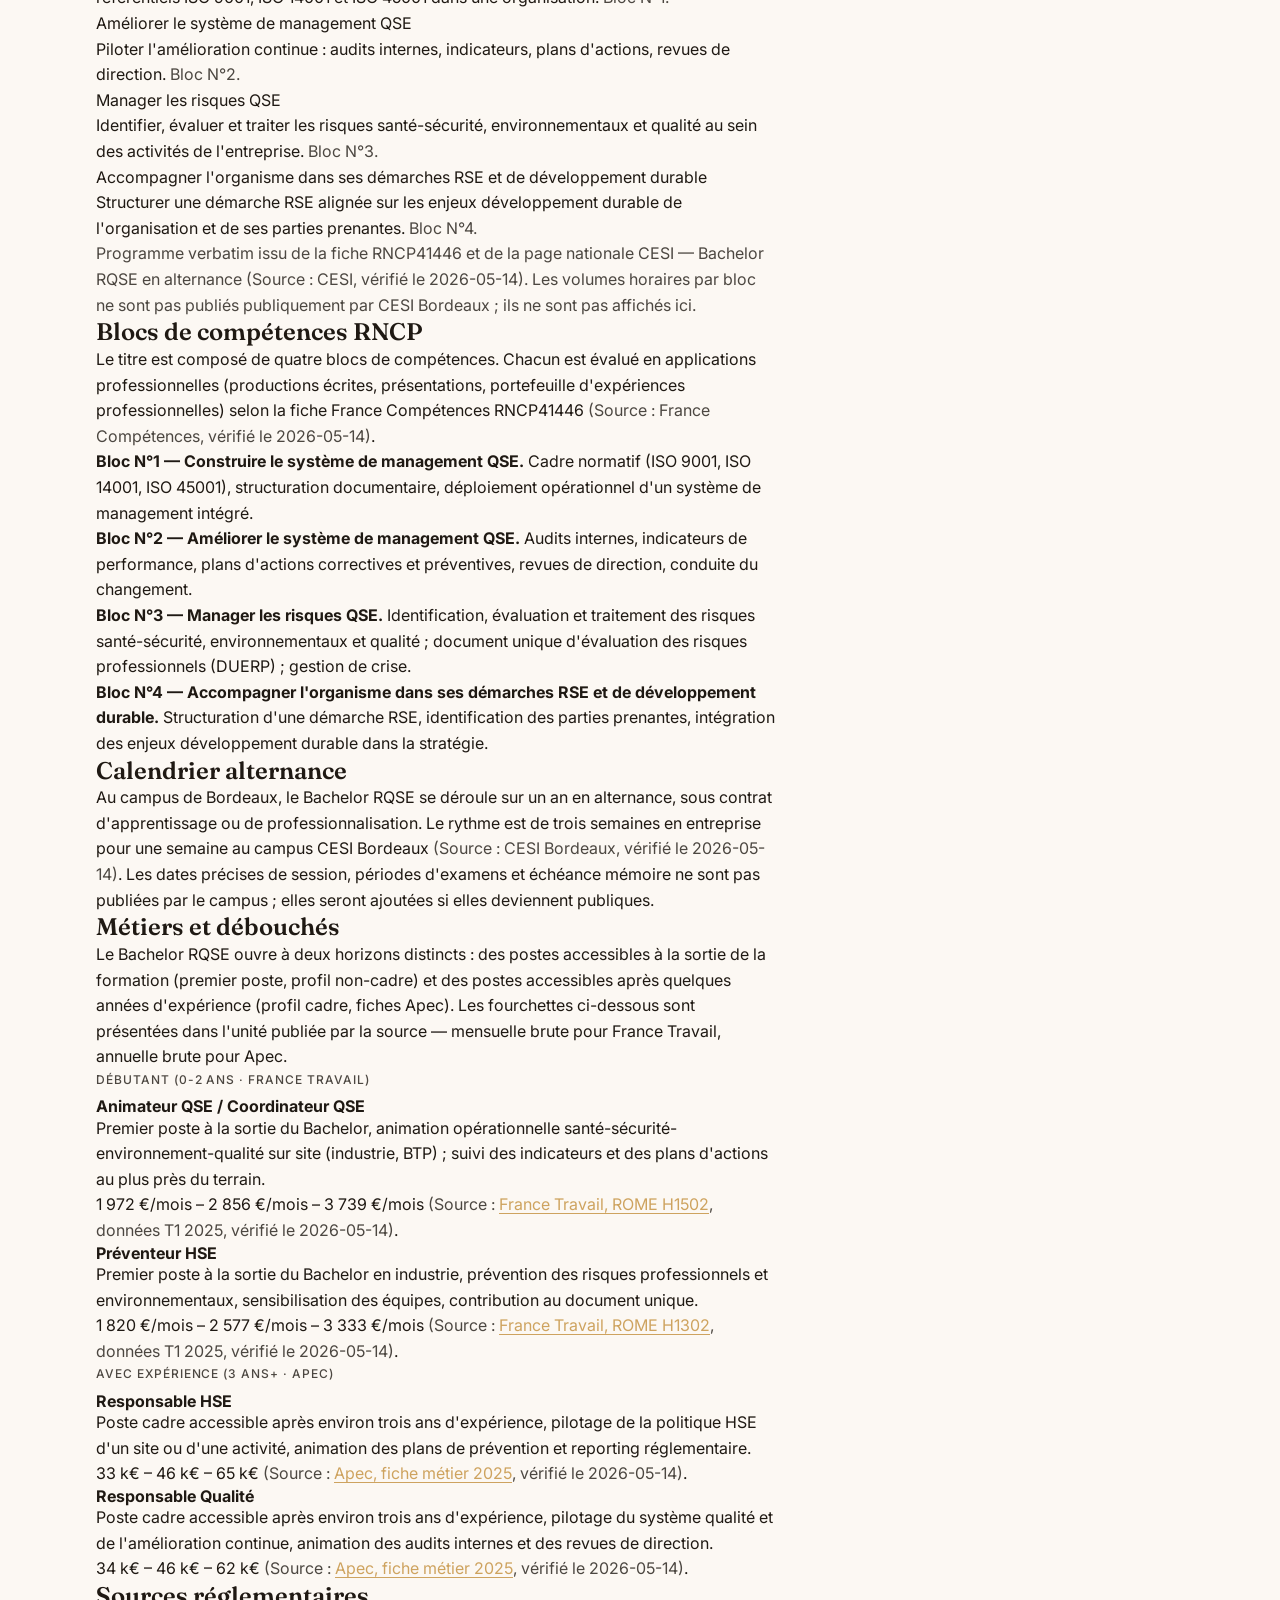
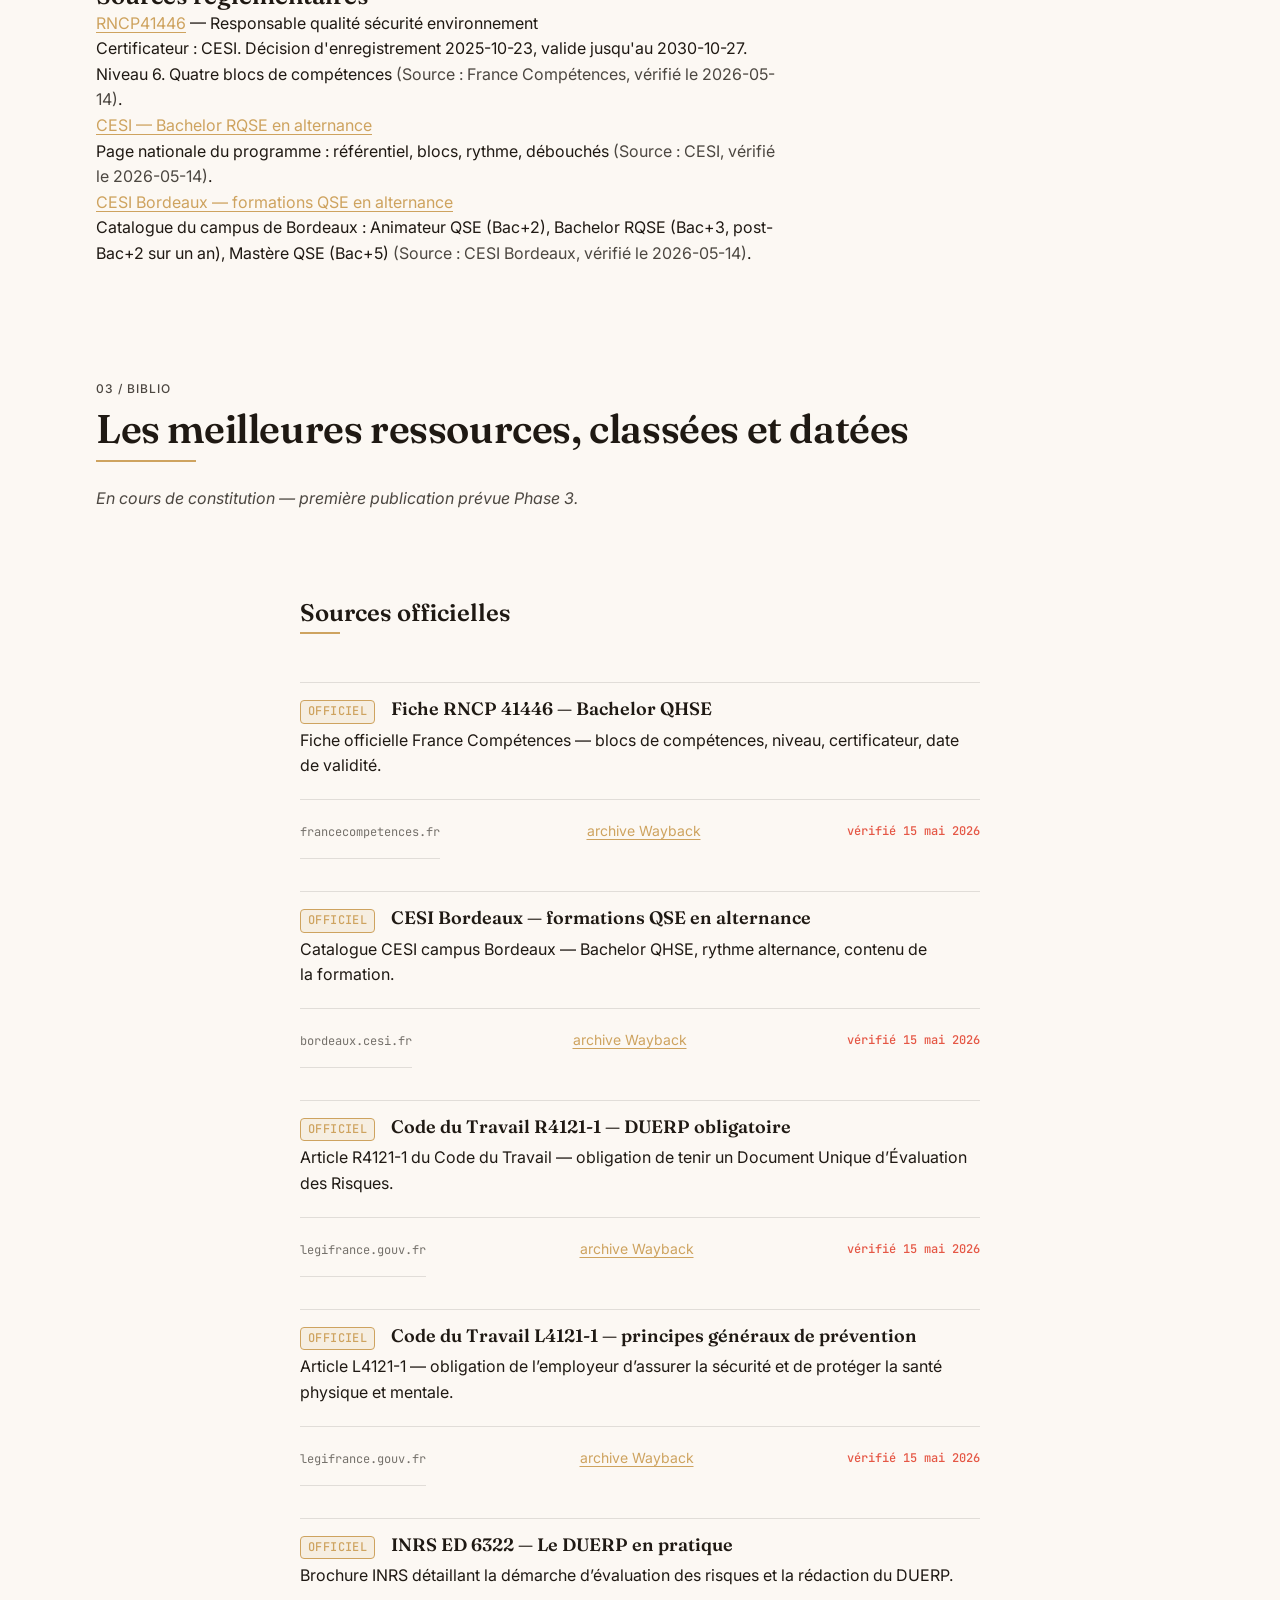
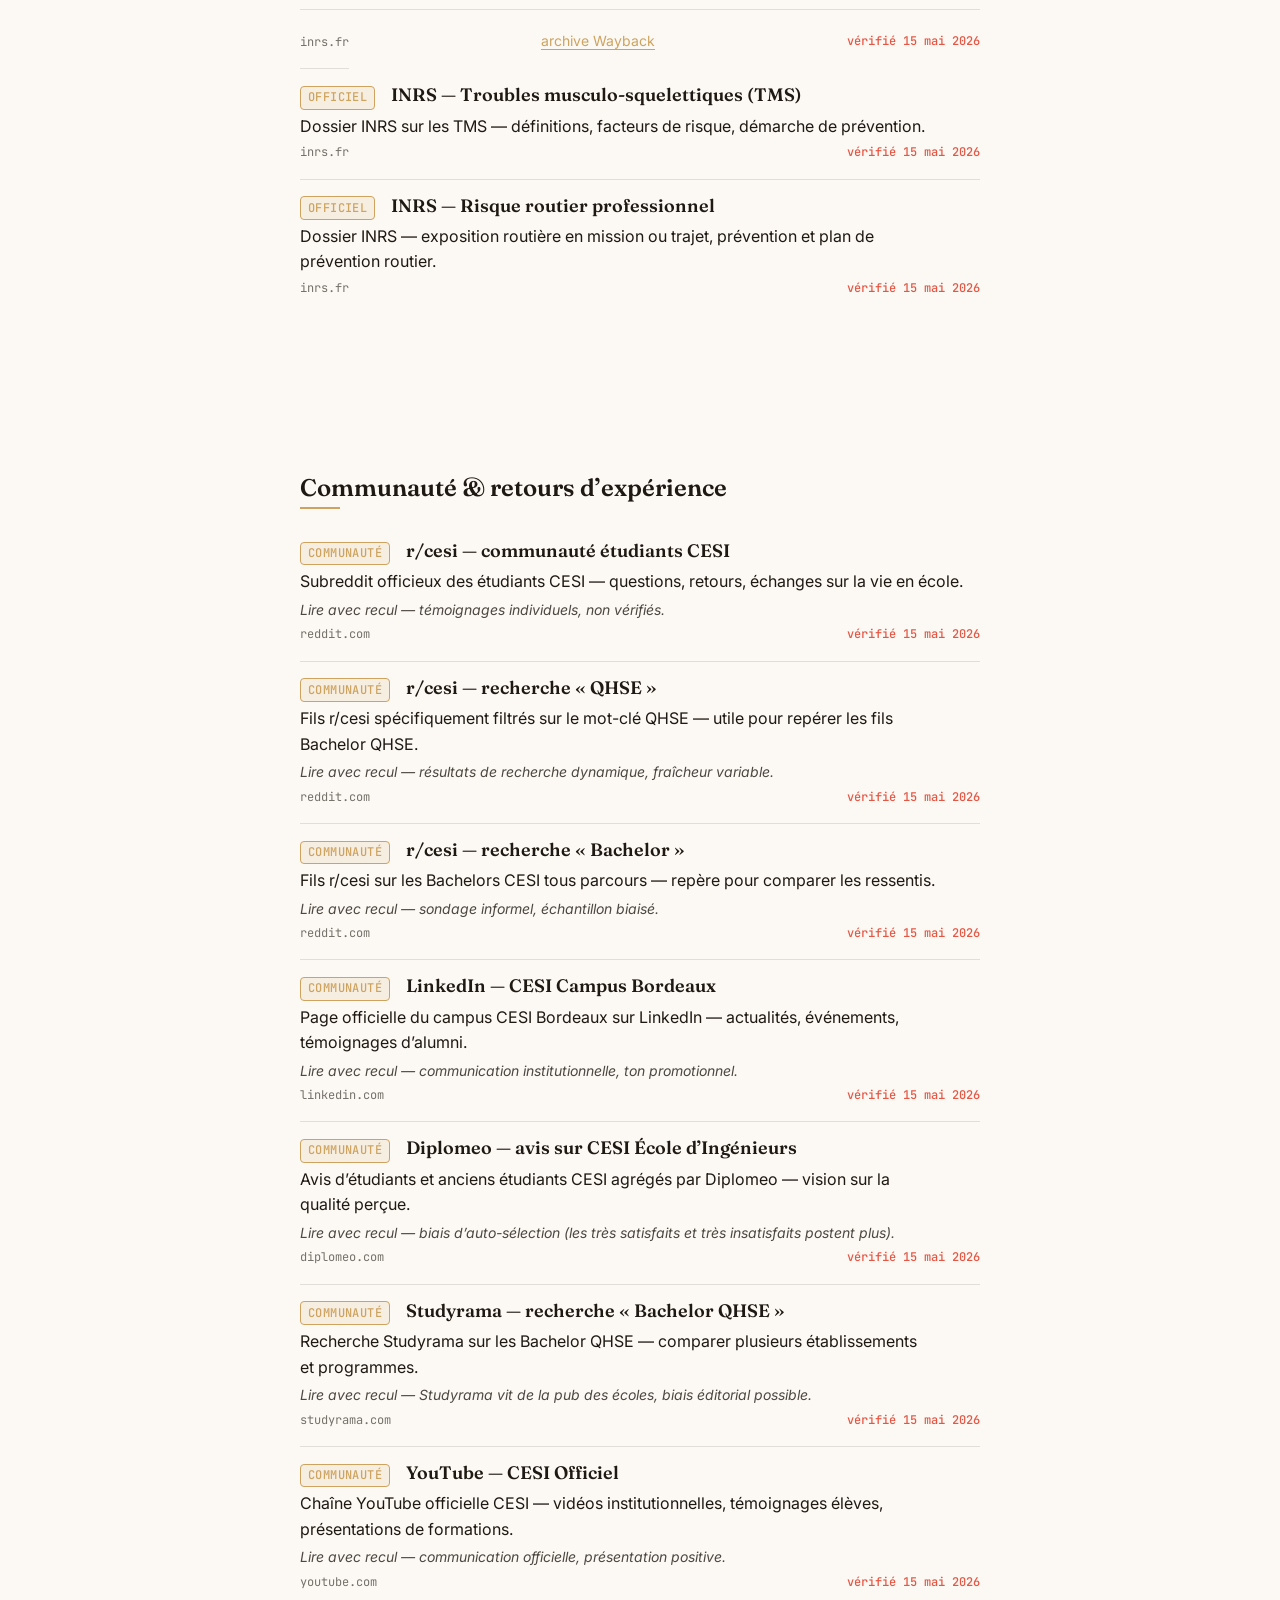
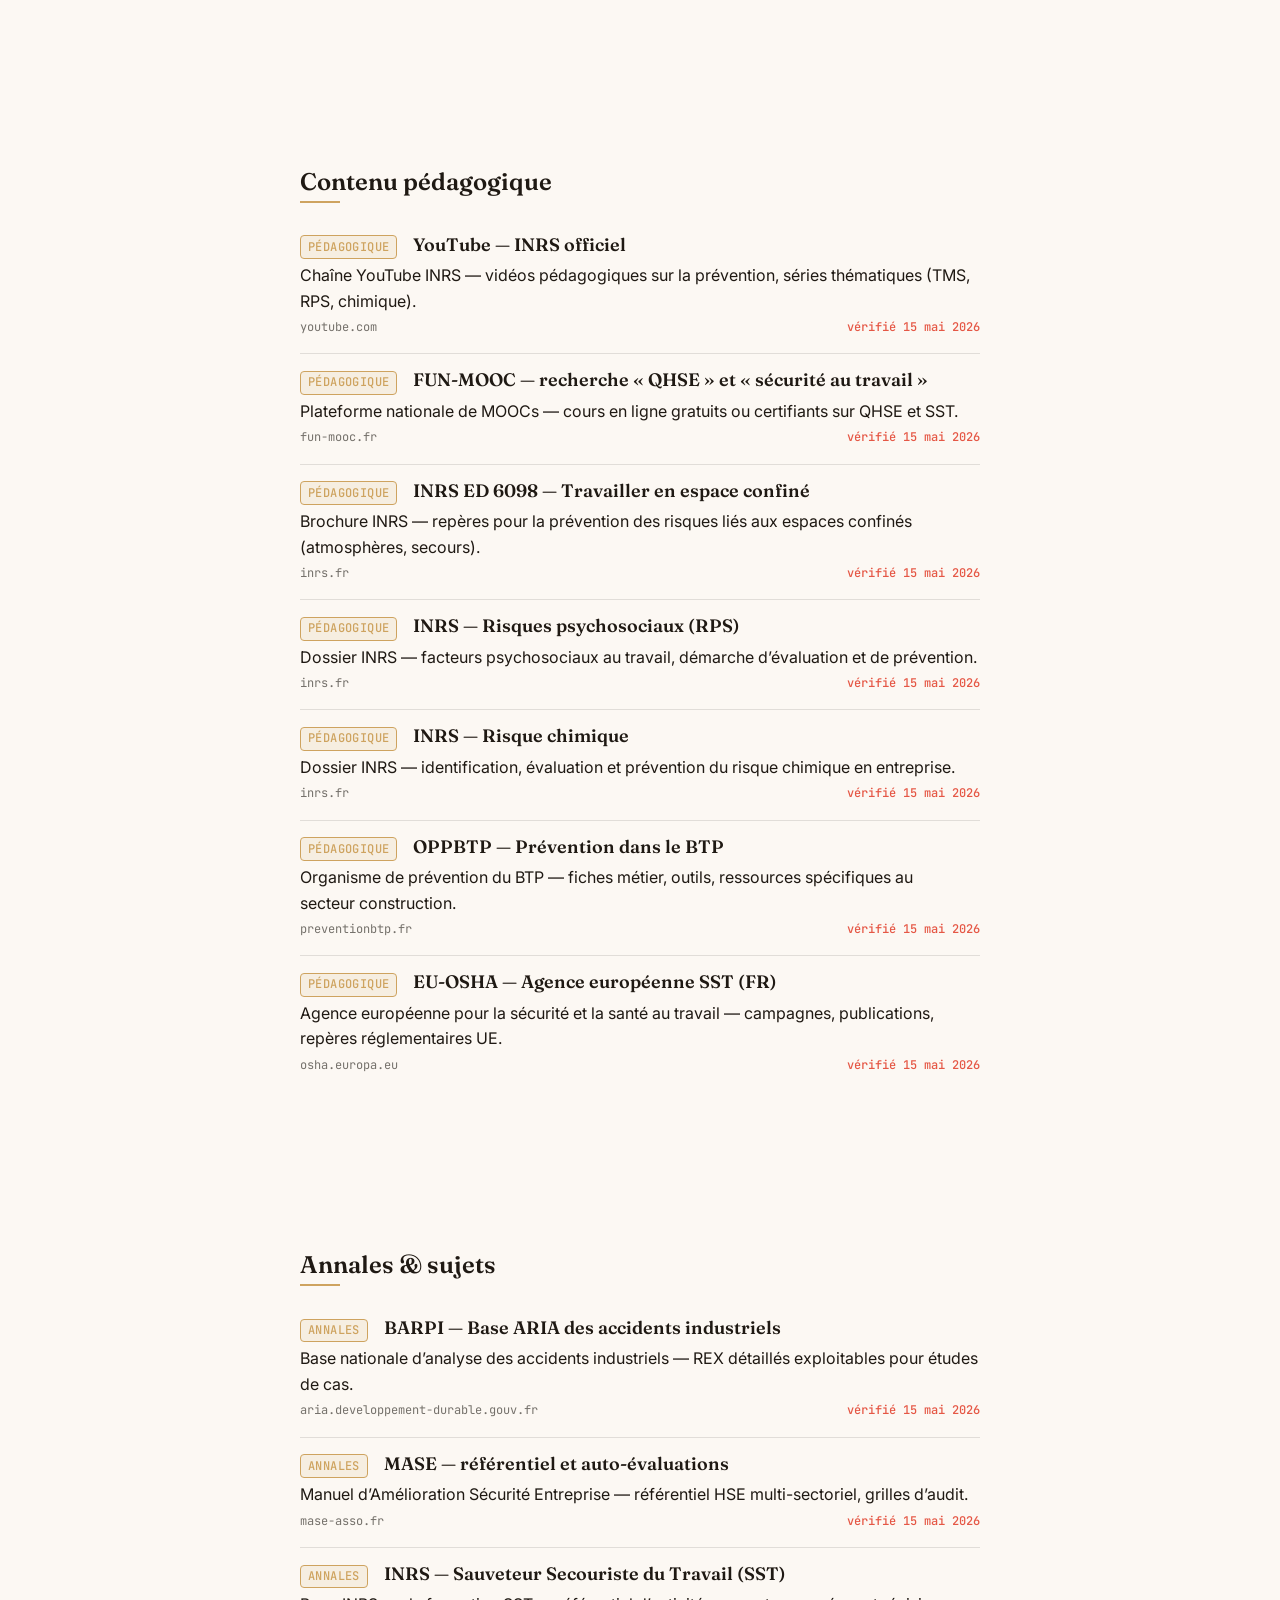
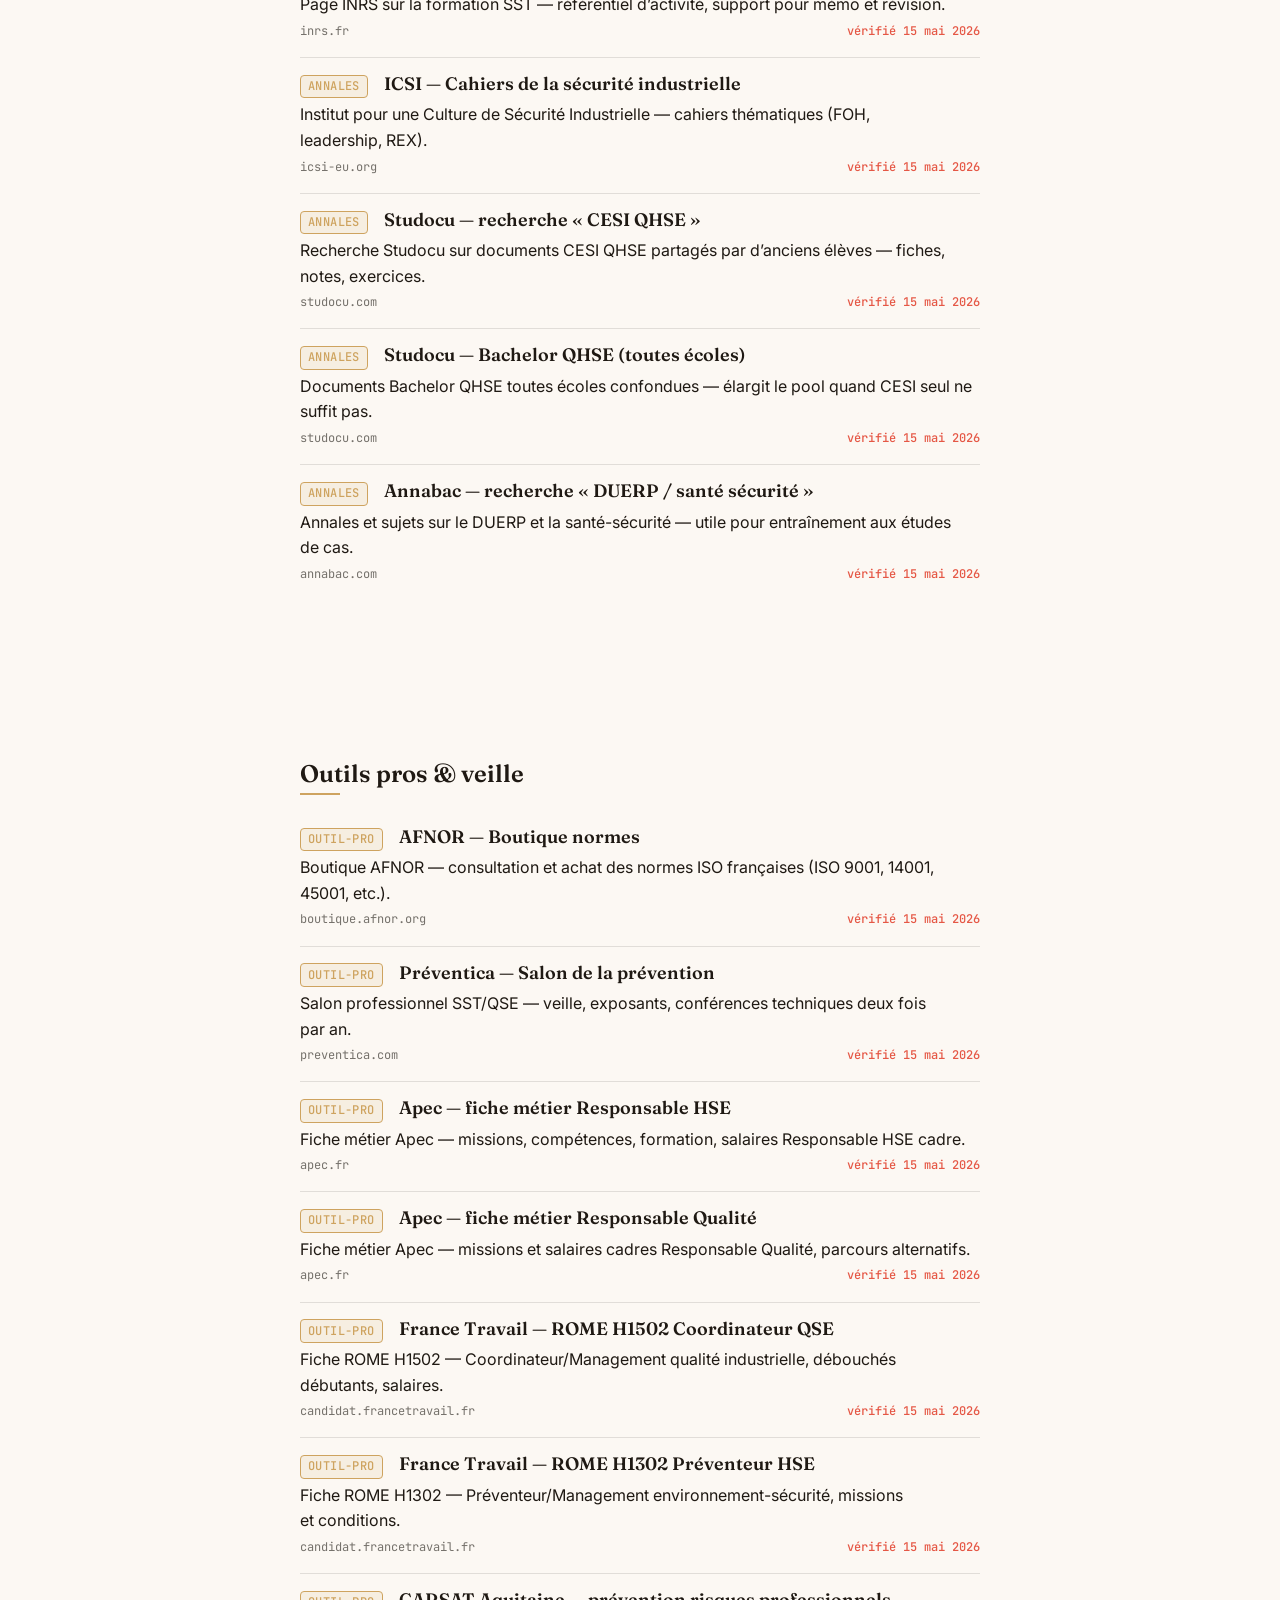
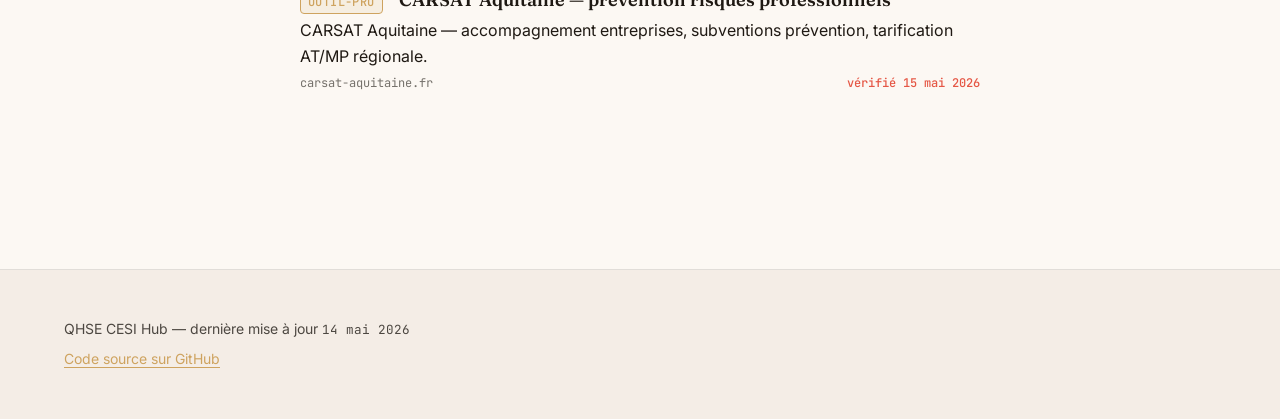
==== commit dfa09478: "✨ Phase 3 T-03-05+06: BIBLIO[] 35 cards + renderCards (BIBLIO-01..09) Adds inline JS block (D) to th" ====
--- a/qhse-cesi/index.html
+++ b/qhse-cesi/index.html
@@ -845,6 +845,99 @@
           if (e.target.closest('a[data-target]')) toggle.checked = false;
         });
       }
+
+      // (D) Biblio render — Phase 3. Data-driven, single innerHTML mount (BIBLIO-02).
+      //     Sort BIBLIO[] by lastChecked desc (D-04), group by category, render to #biblio-grid.
+      const BIBLIO_CATEGORIES = [
+        { slug: 'officiel',   heading: 'Sources officielles' },
+        { slug: 'communaute', heading: 'Communauté & retours d’expérience' },
+        { slug: 'pedago',     heading: 'Contenu pédagogique' },
+        { slug: 'annales',    heading: 'Annales & sujets' },
+        { slug: 'pro',        heading: 'Outils pros & veille' }
+      ];
+
+      const BIBLIO = [
+        { id:'officiel-rncp-41446', title:'Fiche RNCP 41446 — Bachelor QHSE', url:'https://www.francecompetences.fr/recherche/rncp/41446/', description:'Fiche officielle France Compétences — blocs de compétences, niveau, certificateur, date de validité.', category:'officiel', source_type:'officiel', tags:['RNCP','fiche','officiel','francecompetences'], priority:1, lastChecked:'2026-05-15', archive_url:'https://web.archive.org/web/*/https://www.francecompetences.fr/recherche/rncp/41446/' },
+        { id:'officiel-cesi-bordeaux-qse', title:'CESI Bordeaux — formations QSE en alternance', url:'https://bordeaux.cesi.fr/formations-alternance-qse/', description:'Catalogue CESI campus Bordeaux — Bachelor QHSE, rythme alternance, contenu de la formation.', category:'officiel', source_type:'officiel', tags:['CESI','Bordeaux','catalogue','alternance'], priority:1, lastChecked:'2026-05-15', archive_url:'https://web.archive.org/web/20260211102433/https://bordeaux.cesi.fr/formations-alternance-qse/' },
+        { id:'officiel-legifrance-r4121-1', title:'Code du Travail R4121-1 — DUERP obligatoire', url:'https://www.legifrance.gouv.fr/codes/article_lc/LEGIARTI000038610196', description:'Article R4121-1 du Code du Travail — obligation de tenir un Document Unique d’Évaluation des Risques.', category:'officiel', source_type:'officiel', tags:['Legifrance','DUERP','R4121-1','réglementation'], priority:1, lastChecked:'2026-05-15', archive_url:'https://web.archive.org/web/20250215163208/https://www.legifrance.gouv.fr/codes/article_lc/LEGIARTI000038610196' },
+        { id:'officiel-legifrance-l4121-1', title:'Code du Travail L4121-1 — principes généraux de prévention', url:'https://www.legifrance.gouv.fr/codes/article_lc/LEGIARTI000035640828', description:'Article L4121-1 — obligation de l’employeur d’assurer la sécurité et de protéger la santé physique et mentale.', category:'officiel', source_type:'officiel', tags:['Legifrance','L4121-1','prévention','employeur'], priority:1, lastChecked:'2026-05-15', archive_url:'https://web.archive.org/web/20250310085855/https://www.legifrance.gouv.fr/codes/article_lc/LEGIARTI000035640828' },
+        { id:'officiel-inrs-ed6322-duerp', title:'INRS ED 6322 — Le DUERP en pratique', url:'https://www.inrs.fr/media.html?refINRS=ED%206322', description:'Brochure INRS détaillant la démarche d’évaluation des risques et la rédaction du DUERP.', category:'officiel', source_type:'officiel', tags:['INRS','ED6322','DUERP','méthode'], priority:1, lastChecked:'2026-05-15', archive_url:'https://web.archive.org/web/20251208170229/https://www.inrs.fr/media.html?refINRS=ED%206322' },
+        { id:'officiel-inrs-tms', title:'INRS — Troubles musculo-squelettiques (TMS)', url:'https://www.inrs.fr/risques/tms-troubles-musculosquelettiques/ce-qu-il-faut-retenir.html', description:'Dossier INRS sur les TMS — définitions, facteurs de risque, démarche de prévention.', category:'officiel', source_type:'officiel', tags:['INRS','TMS','prévention','dossier'], priority:2, lastChecked:'2026-05-15' },
+        { id:'officiel-inrs-risque-routier', title:'INRS — Risque routier professionnel', url:'https://www.inrs.fr/risques/routiers/ce-qu-il-faut-retenir.html', description:'Dossier INRS — exposition routière en mission ou trajet, prévention et plan de prévention routier.', category:'officiel', source_type:'officiel', tags:['INRS','routier','PPRR','dossier'], priority:2, lastChecked:'2026-05-15' },
+
+        { id:'communaute-reddit-cesi', title:'r/cesi — communauté étudiants CESI', url:'https://www.reddit.com/r/cesi/', description:'Subreddit officieux des étudiants CESI — questions, retours, échanges sur la vie en école.', category:'communaute', source_type:'communauté', tags:['reddit','communauté','étudiants','CESI'], priority:2, lastChecked:'2026-05-15', note:'Lire avec recul — témoignages individuels, non vérifiés.' },
+        { id:'communaute-reddit-cesi-qhse', title:'r/cesi — recherche « QHSE »', url:'https://www.reddit.com/r/cesi/search/?q=QHSE&restrict_sr=1', description:'Fils r/cesi spécifiquement filtrés sur le mot-clé QHSE — utile pour repérer les fils Bachelor QHSE.', category:'communaute', source_type:'communauté', tags:['reddit','recherche','QHSE'], priority:3, lastChecked:'2026-05-15', note:'Lire avec recul — résultats de recherche dynamique, fraîcheur variable.' },
+        { id:'communaute-reddit-cesi-bachelor', title:'r/cesi — recherche « Bachelor »', url:'https://www.reddit.com/r/cesi/search/?q=Bachelor&restrict_sr=1', description:'Fils r/cesi sur les Bachelors CESI tous parcours — repère pour comparer les ressentis.', category:'communaute', source_type:'communauté', tags:['reddit','recherche','Bachelor'], priority:3, lastChecked:'2026-05-15', note:'Lire avec recul — sondage informel, échantillon biaisé.' },
+        { id:'communaute-linkedin-cesi-bordeaux', title:'LinkedIn — CESI Campus Bordeaux', url:'https://www.linkedin.com/school/cesi-campus-bordeaux/posts/', description:'Page officielle du campus CESI Bordeaux sur LinkedIn — actualités, événements, témoignages d’alumni.', category:'communaute', source_type:'communauté', tags:['LinkedIn','CESI','Bordeaux','officiel'], priority:2, lastChecked:'2026-05-15', note:'Lire avec recul — communication institutionnelle, ton promotionnel.' },
+        { id:'communaute-diplomeo-cesi', title:'Diplomeo — avis sur CESI École d’Ingénieurs', url:'https://diplomeo.com/etablissement-cesi__ecole_d__ingenieurs_4076-avis', description:'Avis d’étudiants et anciens étudiants CESI agrégés par Diplomeo — vision sur la qualité perçue.', category:'communaute', source_type:'communauté', tags:['Diplomeo','avis','évaluation'], priority:3, lastChecked:'2026-05-15', note:'Lire avec recul — biais d’auto-sélection (les très satisfaits et très insatisfaits postent plus).' },
+        { id:'communaute-studyrama-bachelor-qhse', title:'Studyrama — recherche « Bachelor QHSE »', url:'https://www.studyrama.com/formations/recherche?q=Bachelor+QHSE', description:'Recherche Studyrama sur les Bachelor QHSE — comparer plusieurs établissements et programmes.', category:'communaute', source_type:'communauté', tags:['Studyrama','recherche','Bachelor-QHSE'], priority:3, lastChecked:'2026-05-15', note:'Lire avec recul — Studyrama vit de la pub des écoles, biais éditorial possible.' },
+        { id:'communaute-youtube-cesi-officiel', title:'YouTube — CESI Officiel', url:'https://www.youtube.com/@CESIOfficiel', description:'Chaîne YouTube officielle CESI — vidéos institutionnelles, témoignages élèves, présentations de formations.', category:'communaute', source_type:'communauté', tags:['YouTube','CESI','vidéo'], priority:3, lastChecked:'2026-05-15', note:'Lire avec recul — communication officielle, présentation positive.' },
+
+        { id:'pedago-inrs-youtube', title:'YouTube — INRS officiel', url:'https://www.youtube.com/@inrsfrance', description:'Chaîne YouTube INRS — vidéos pédagogiques sur la prévention, séries thématiques (TMS, RPS, chimique).', category:'pedago', source_type:'pédagogique', tags:['INRS','YouTube','pédagogie','vidéo'], priority:1, lastChecked:'2026-05-15' },
+        { id:'pedago-fun-mooc-qhse', title:'FUN-MOOC — recherche « QHSE » et « sécurité au travail »', url:'https://www.fun-mooc.fr/fr/recherche-de-cours/?q=QHSE', description:'Plateforme nationale de MOOCs — cours en ligne gratuits ou certifiants sur QHSE et SST.', category:'pedago', source_type:'pédagogique', tags:['MOOC','FUN','formation','en-ligne'], priority:1, lastChecked:'2026-05-15' },
+        { id:'pedago-inrs-ed6098', title:'INRS ED 6098 — Travailler en espace confiné', url:'https://www.inrs.fr/media.html?refINRS=ED%206098', description:'Brochure INRS — repères pour la prévention des risques liés aux espaces confinés (atmosphères, secours).', category:'pedago', source_type:'pédagogique', tags:['INRS','ED6098','espaces-confinés','prévention'], priority:2, lastChecked:'2026-05-15' },
+        { id:'pedago-inrs-rps', title:'INRS — Risques psychosociaux (RPS)', url:'https://www.inrs.fr/risques/psychosociaux/ce-qu-il-faut-retenir.html', description:'Dossier INRS — facteurs psychosociaux au travail, démarche d’évaluation et de prévention.', category:'pedago', source_type:'pédagogique', tags:['INRS','RPS','psychosocial','prévention'], priority:1, lastChecked:'2026-05-15' },
+        { id:'pedago-inrs-risque-chimique', title:'INRS — Risque chimique', url:'https://www.inrs.fr/risques/chimiques/ce-qu-il-faut-retenir.html', description:'Dossier INRS — identification, évaluation et prévention du risque chimique en entreprise.', category:'pedago', source_type:'pédagogique', tags:['INRS','chimique','CMR','prévention'], priority:2, lastChecked:'2026-05-15' },
+        { id:'pedago-oppbtp', title:'OPPBTP — Prévention dans le BTP', url:'https://www.preventionbtp.fr/', description:'Organisme de prévention du BTP — fiches métier, outils, ressources spécifiques au secteur construction.', category:'pedago', source_type:'pédagogique', tags:['OPPBTP','BTP','construction','prévention'], priority:2, lastChecked:'2026-05-15' },
+        { id:'pedago-eu-osha-fr', title:'EU-OSHA — Agence européenne SST (FR)', url:'https://osha.europa.eu/fr', description:'Agence européenne pour la sécurité et la santé au travail — campagnes, publications, repères réglementaires UE.', category:'pedago', source_type:'pédagogique', tags:['EU-OSHA','Europe','SST','réglementation'], priority:2, lastChecked:'2026-05-15' },
+
+        { id:'annales-barpi-aria', title:'BARPI — Base ARIA des accidents industriels', url:'https://www.aria.developpement-durable.gouv.fr/', description:'Base nationale d’analyse des accidents industriels — REX détaillés exploitables pour études de cas.', category:'annales', source_type:'annales', tags:['BARPI','ARIA','REX','accidents'], priority:1, lastChecked:'2026-05-15' },
+        { id:'annales-mase-referentiel', title:'MASE — référentiel et auto-évaluations', url:'https://www.mase-asso.fr/', description:'Manuel d’Amélioration Sécurité Entreprise — référentiel HSE multi-sectoriel, grilles d’audit.', category:'annales', source_type:'annales', tags:['MASE','audit','référentiel','HSE'], priority:2, lastChecked:'2026-05-15' },
+        { id:'annales-inrs-sst', title:'INRS — Sauveteur Secouriste du Travail (SST)', url:'https://www.inrs.fr/services/formation/initiation/sst.html', description:'Page INRS sur la formation SST — référentiel d’activité, support pour mémo et révision.', category:'annales', source_type:'annales', tags:['INRS','SST','secourisme','formation'], priority:2, lastChecked:'2026-05-15' },
+        { id:'annales-icsi-cahiers', title:'ICSI — Cahiers de la sécurité industrielle', url:'https://www.icsi-eu.org/fr/publications', description:'Institut pour une Culture de Sécurité Industrielle — cahiers thématiques (FOH, leadership, REX).', category:'annales', source_type:'annales', tags:['ICSI','culture-sécurité','FOH','cahiers'], priority:2, lastChecked:'2026-05-15' },
+        { id:'annales-studocu-cesi-qhse', title:'Studocu — recherche « CESI QHSE »', url:'https://www.studocu.com/fr/search?query=CESI+QHSE', description:'Recherche Studocu sur documents CESI QHSE partagés par d’anciens élèves — fiches, notes, exercices.', category:'annales', source_type:'annales', tags:['Studocu','CESI','annales','partage'], priority:3, lastChecked:'2026-05-15' },
+        { id:'annales-studocu-bachelor-qhse', title:'Studocu — Bachelor QHSE (toutes écoles)', url:'https://www.studocu.com/fr/search?query=Bachelor+QHSE', description:'Documents Bachelor QHSE toutes écoles confondues — élargit le pool quand CESI seul ne suffit pas.', category:'annales', source_type:'annales', tags:['Studocu','Bachelor-QHSE','recherche'], priority:3, lastChecked:'2026-05-15' },
+        { id:'annales-annabac-duerp', title:'Annabac — recherche « DUERP / santé sécurité »', url:'https://www.annabac.com/recherche?keys=DUERP', description:'Annales et sujets sur le DUERP et la santé-sécurité — utile pour entraînement aux études de cas.', category:'annales', source_type:'annales', tags:['Annabac','annales','DUERP','sujets'], priority:3, lastChecked:'2026-05-15' },
+
+        { id:'pro-afnor-boutique', title:'AFNOR — Boutique normes', url:'https://www.boutique.afnor.org/', description:'Boutique AFNOR — consultation et achat des normes ISO françaises (ISO 9001, 14001, 45001, etc.).', category:'pro', source_type:'outil-pro', tags:['AFNOR','normes','ISO','référentiel'], priority:1, lastChecked:'2026-05-15' },
+        { id:'pro-preventica', title:'Préventica — Salon de la prévention', url:'https://www.preventica.com/', description:'Salon professionnel SST/QSE — veille, exposants, conférences techniques deux fois par an.', category:'pro', source_type:'outil-pro', tags:['Préventica','salon','SST','veille'], priority:1, lastChecked:'2026-05-15' },
+        { id:'pro-apec-responsable-hse', title:'Apec — fiche métier Responsable HSE', url:'https://www.apec.fr/tous-nos-metiers/services-techniques/responsable-hse.html', description:'Fiche métier Apec — missions, compétences, formation, salaires Responsable HSE cadre.', category:'pro', source_type:'outil-pro', tags:['Apec','métier','HSE','salaire'], priority:1, lastChecked:'2026-05-15' },
+        { id:'pro-apec-responsable-qualite', title:'Apec — fiche métier Responsable Qualité', url:'https://www.apec.fr/tous-nos-metiers/services-techniques/responsable-qualite.html', description:'Fiche métier Apec — missions et salaires cadres Responsable Qualité, parcours alternatifs.', category:'pro', source_type:'outil-pro', tags:['Apec','métier','Qualité','salaire'], priority:1, lastChecked:'2026-05-15' },
+        { id:'pro-france-travail-h1502', title:'France Travail — ROME H1502 Coordinateur QSE', url:'https://candidat.francetravail.fr/metierscope/fiche-metier/H1502', description:'Fiche ROME H1502 — Coordinateur/Management qualité industrielle, débouchés débutants, salaires.', category:'pro', source_type:'outil-pro', tags:['France-Travail','ROME','H1502','débutant'], priority:1, lastChecked:'2026-05-15' },
+        { id:'pro-france-travail-h1302', title:'France Travail — ROME H1302 Préventeur HSE', url:'https://candidat.francetravail.fr/metierscope/fiche-metier/H1302', description:'Fiche ROME H1302 — Préventeur/Management environnement-sécurité, missions et conditions.', category:'pro', source_type:'outil-pro', tags:['France-Travail','ROME','H1302','prévention'], priority:1, lastChecked:'2026-05-15' },
+        { id:'pro-carsat-aquitaine', title:'CARSAT Aquitaine — prévention risques professionnels', url:'https://www.carsat-aquitaine.fr/home/entreprise/prevenir-vos-risques-professionnels.html', description:'CARSAT Aquitaine — accompagnement entreprises, subventions prévention, tarification AT/MP régionale.', category:'pro', source_type:'outil-pro', tags:['CARSAT','Aquitaine','AT-MP','régional'], priority:2, lastChecked:'2026-05-15' }
+      ];
+
+      const SOURCE_TYPE_LABEL = {
+        'officiel': 'OFFICIEL',
+        'communauté': 'COMMUNAUTÉ',
+        'pédagogique': 'PÉDAGOGIQUE',
+        'annales': 'ANNALES',
+        'outil-pro': 'OUTIL-PRO'
+      };
+      const FR_MONTHS = ['janv.','févr.','mars','avr.','mai','juin','juil.','août','sept.','oct.','nov.','déc.'];
+
+      const freshnessClass = (iso) => {
+        const days = Math.floor((Date.now() - Date.parse(iso)) / 86400000);
+        return days <= 90 ? 'fresh' : days <= 180 ? 'warning' : 'alert';
+      };
+      const formatDateFR = (iso) => {
+        const d = new Date(iso + 'T00:00:00');
+        return `vérifié ${d.getDate()} ${FR_MONTHS[d.getMonth()]} ${d.getFullYear()}`;
+      };
+      const getDomain = (url) => {
+        try { return new URL(url).hostname.replace(/^www\./, ''); }
+        catch { return url; }
+      };
+      const esc = (s) => String(s).replace(/[&<>"']/g, c =>
+        ({'&':'&amp;','<':'&lt;','>':'&gt;','"':'&quot;',"'":'&#39;'}[c]));
+
+      const sorted = BIBLIO.slice().sort((a, b) => b.lastChecked.localeCompare(a.lastChecked));
+
+      const sectionsHTML = BIBLIO_CATEGORIES.map(cat => {
+        const items = sorted.filter(c => c.category === cat.slug).map(c => {
+          const fresh = freshnessClass(c.lastChecked);
+          const note = c.note ? `<p class="biblio-card__note">${esc(c.note)}</p>` : '';
+          const archive = c.archive_url
+            ? `<span class="biblio-card__archive"><a href="${esc(c.archive_url)}" target="_blank" rel="noopener noreferrer">archive Wayback</a></span>`
+            : '';
+          return `<li><a class="biblio-card__link" href="${esc(c.url)}" target="_blank" rel="noopener noreferrer"><article><div class="biblio-card__head"><span class="biblio-card__badge">${SOURCE_TYPE_LABEL[c.source_type] || esc(c.source_type)}</span><h4 class="biblio-card__title">${esc(c.title)}</h4></div><p class="biblio-card__desc">${esc(c.description)}</p>${note}<div class="biblio-card__foot"><span class="biblio-card__domain">${esc(getDomain(c.url))}</span>${archive}<time class="biblio-card__date biblio-card__date--${fresh}" datetime="${esc(c.lastChecked)}">${esc(formatDateFR(c.lastChecked))}</time></div></article></a></li>`;
+        }).join('');
+        return `<section class="biblio-section" id="biblio-${cat.slug}" aria-labelledby="h-biblio-${cat.slug}"><h3 id="h-biblio-${cat.slug}">${esc(cat.heading)}</h3><ul class="biblio-list" role="list">${items}</ul></section>`;
+      }).join('');
+
+      const mount = document.getElementById('biblio-grid');
+      if (mount) mount.innerHTML = sectionsHTML;
     })();
   </script>
 </body>
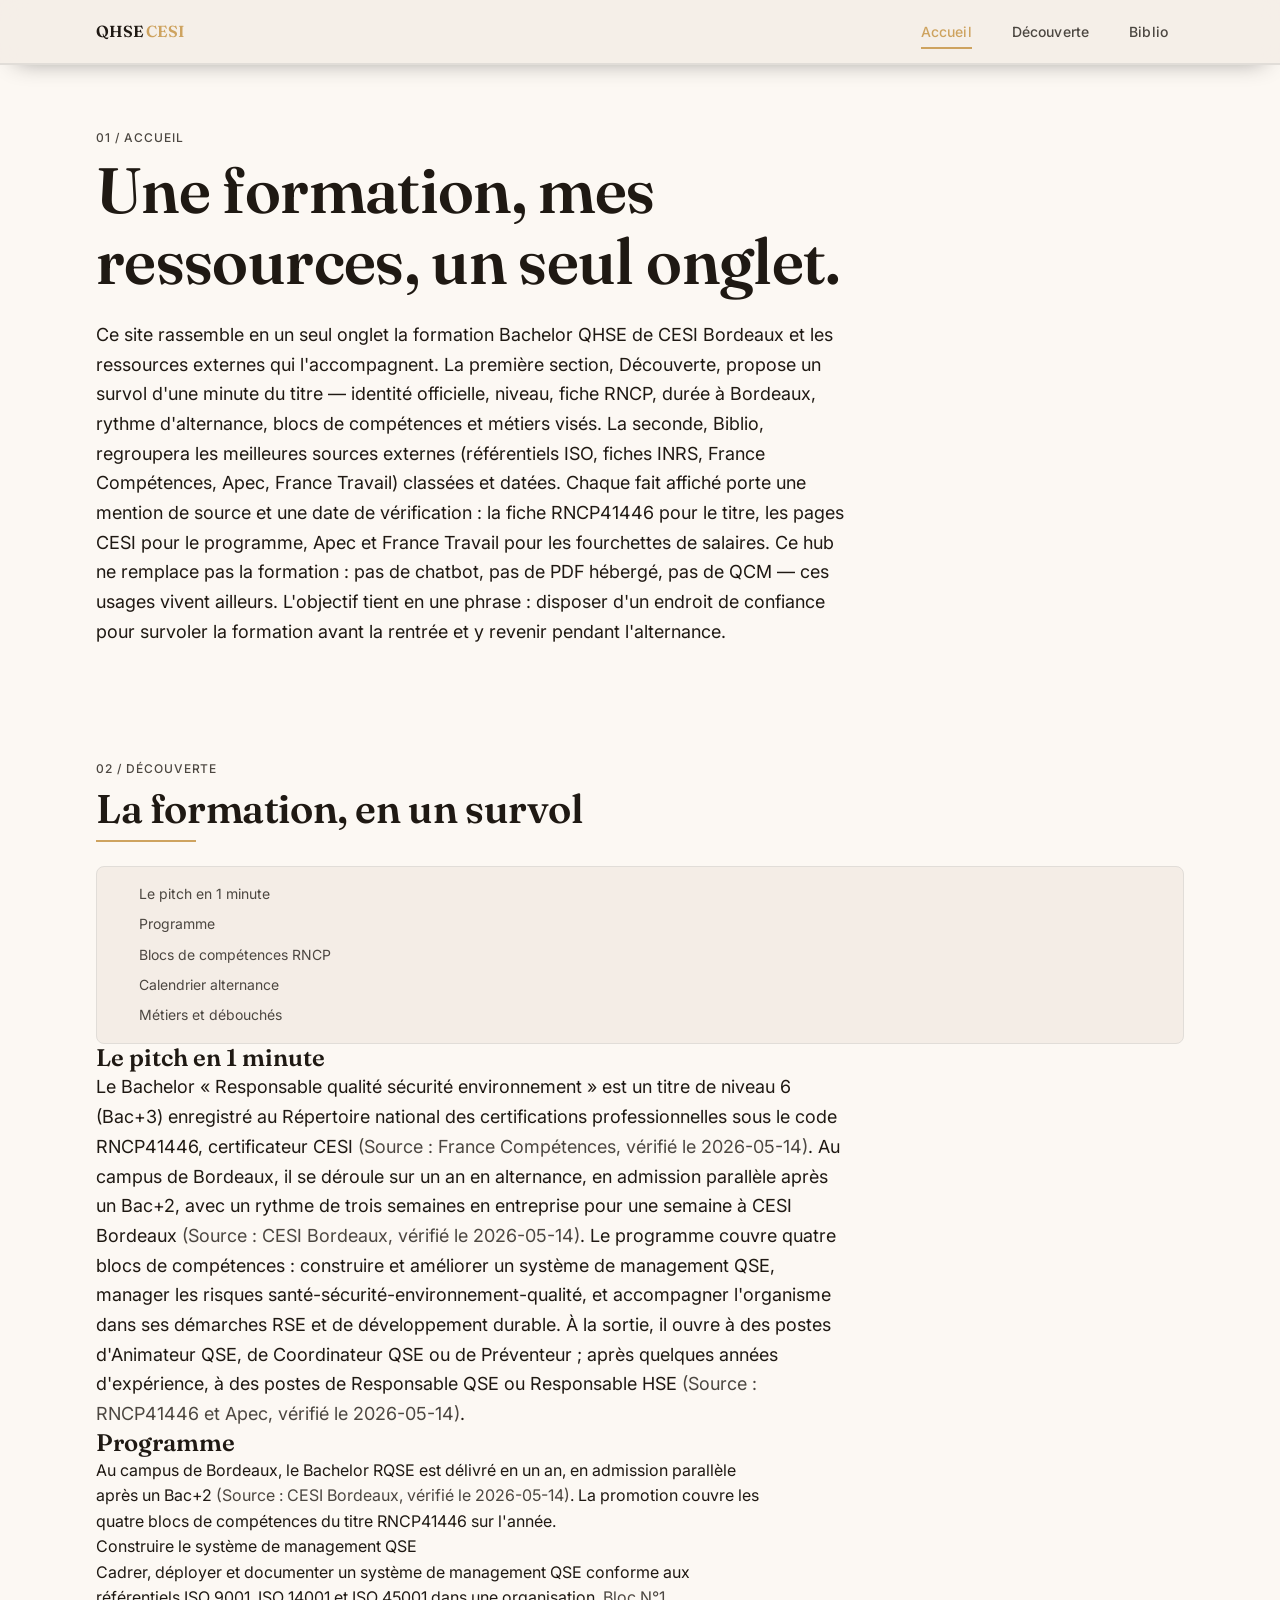
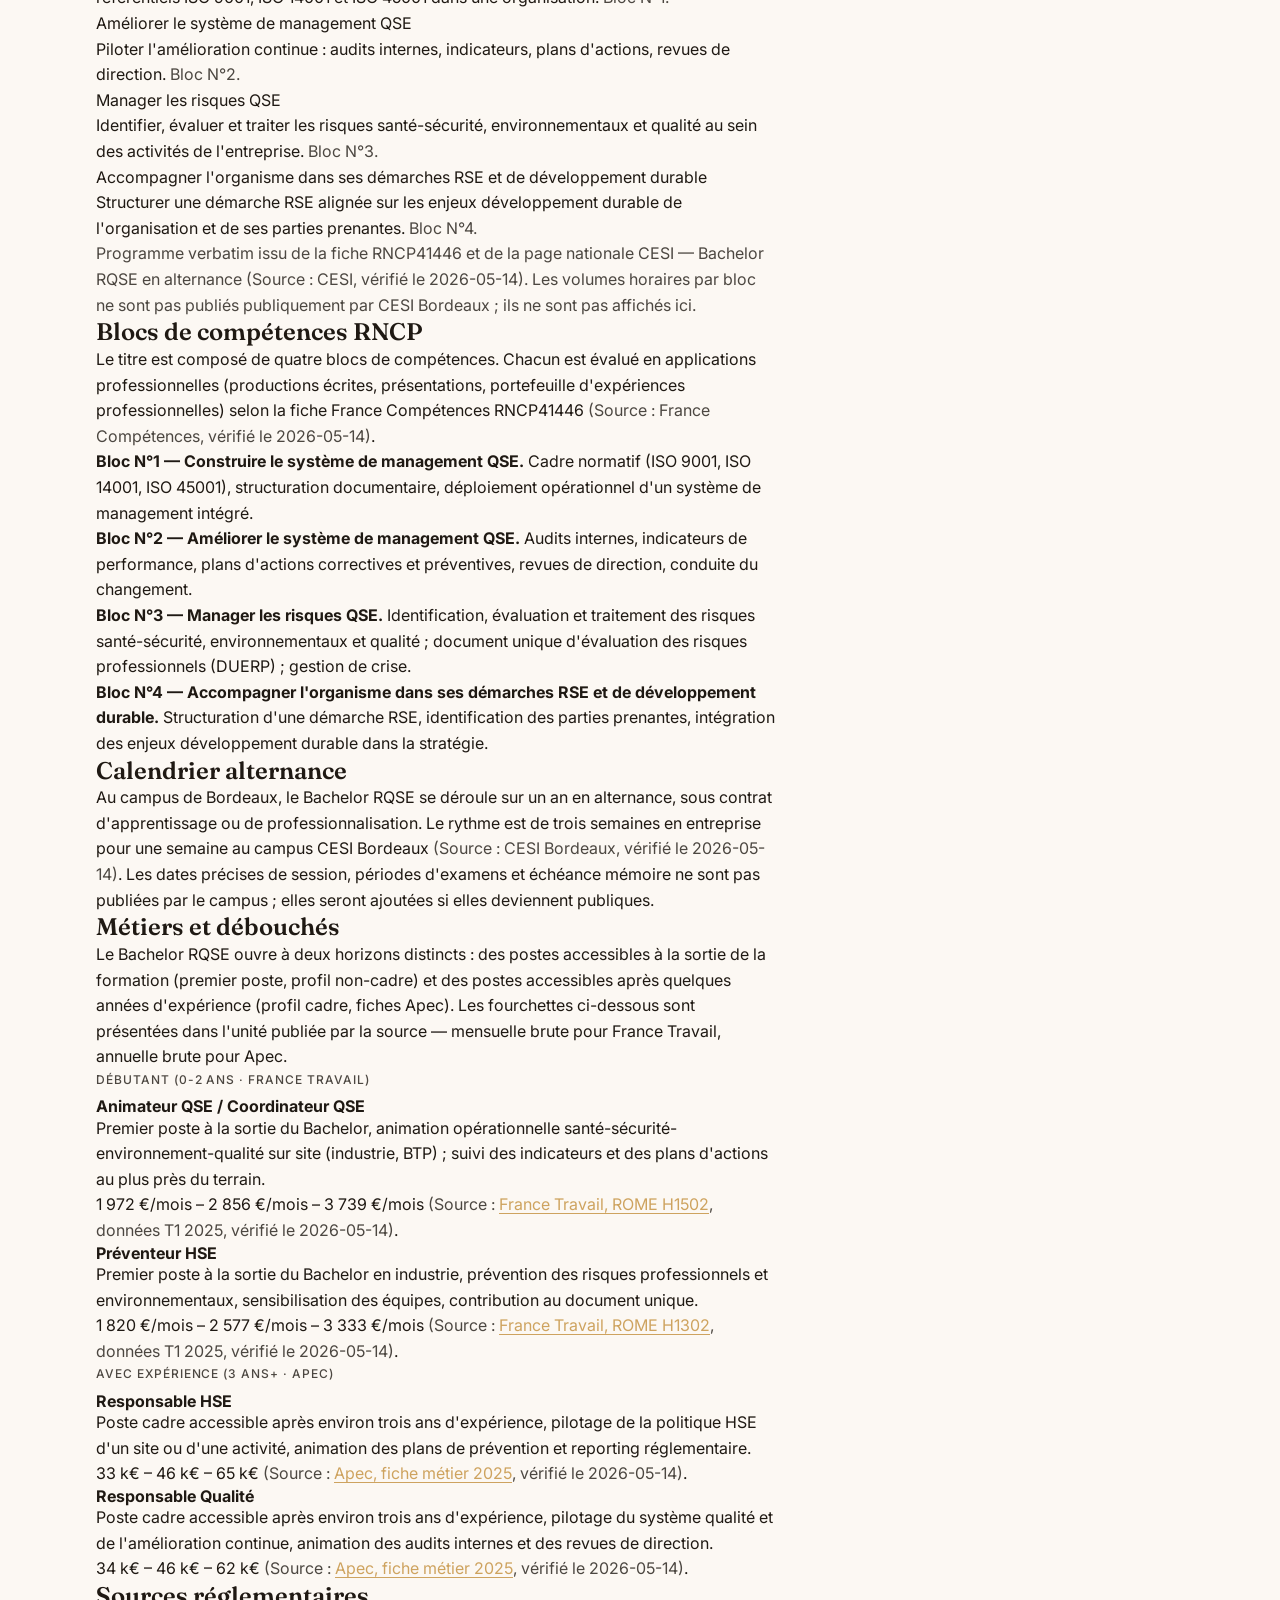
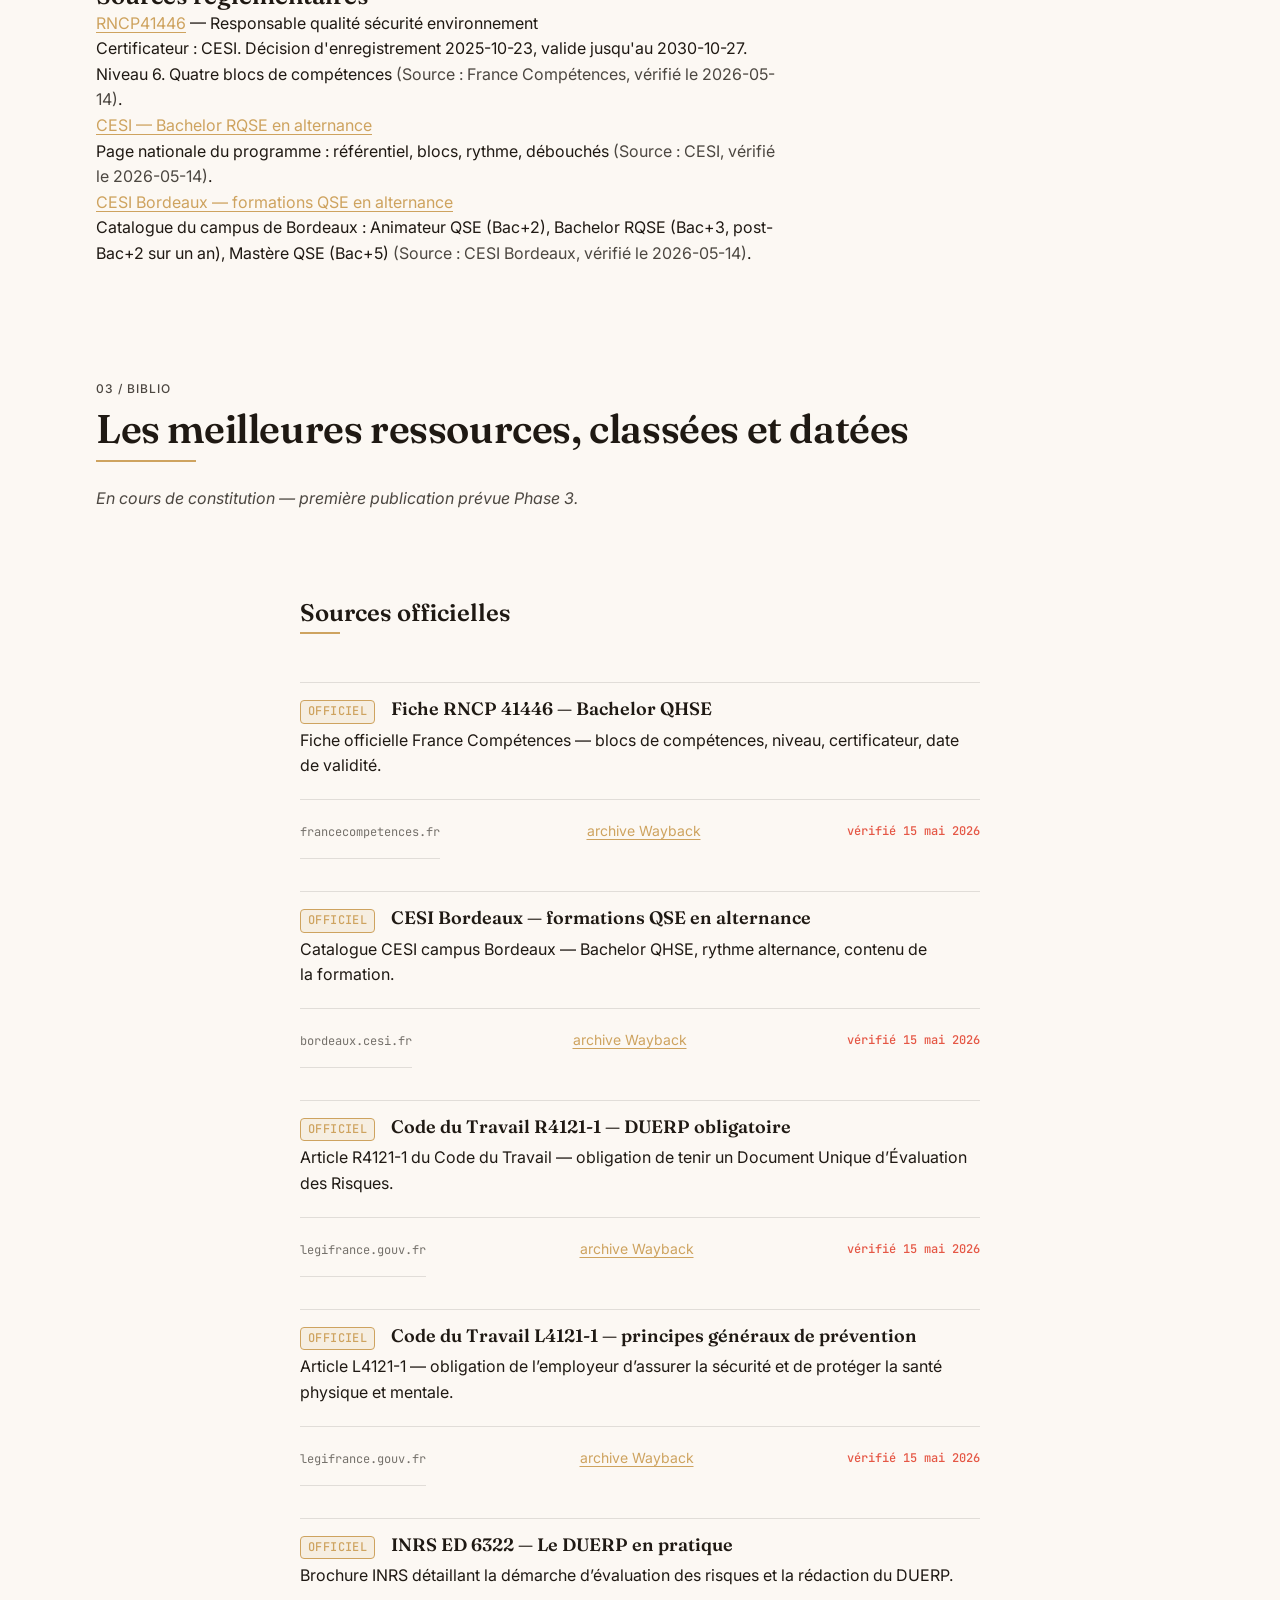
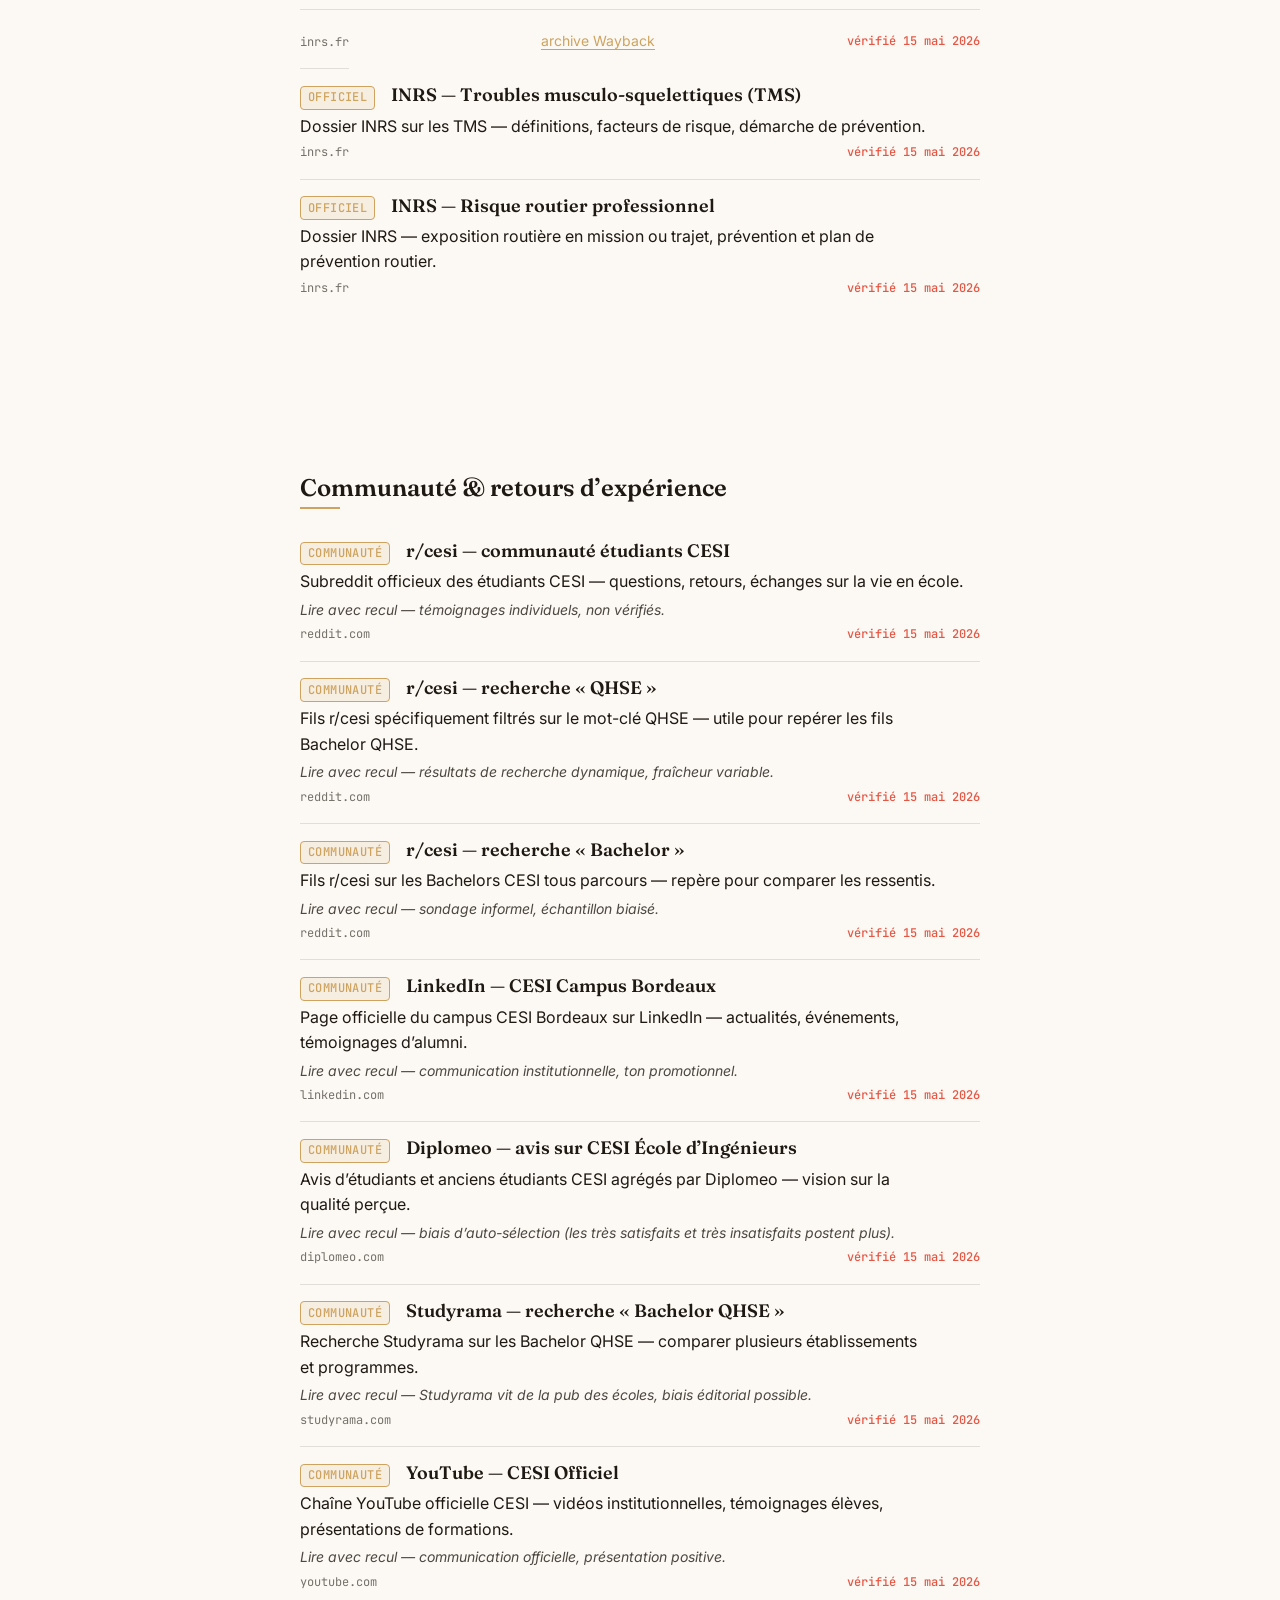
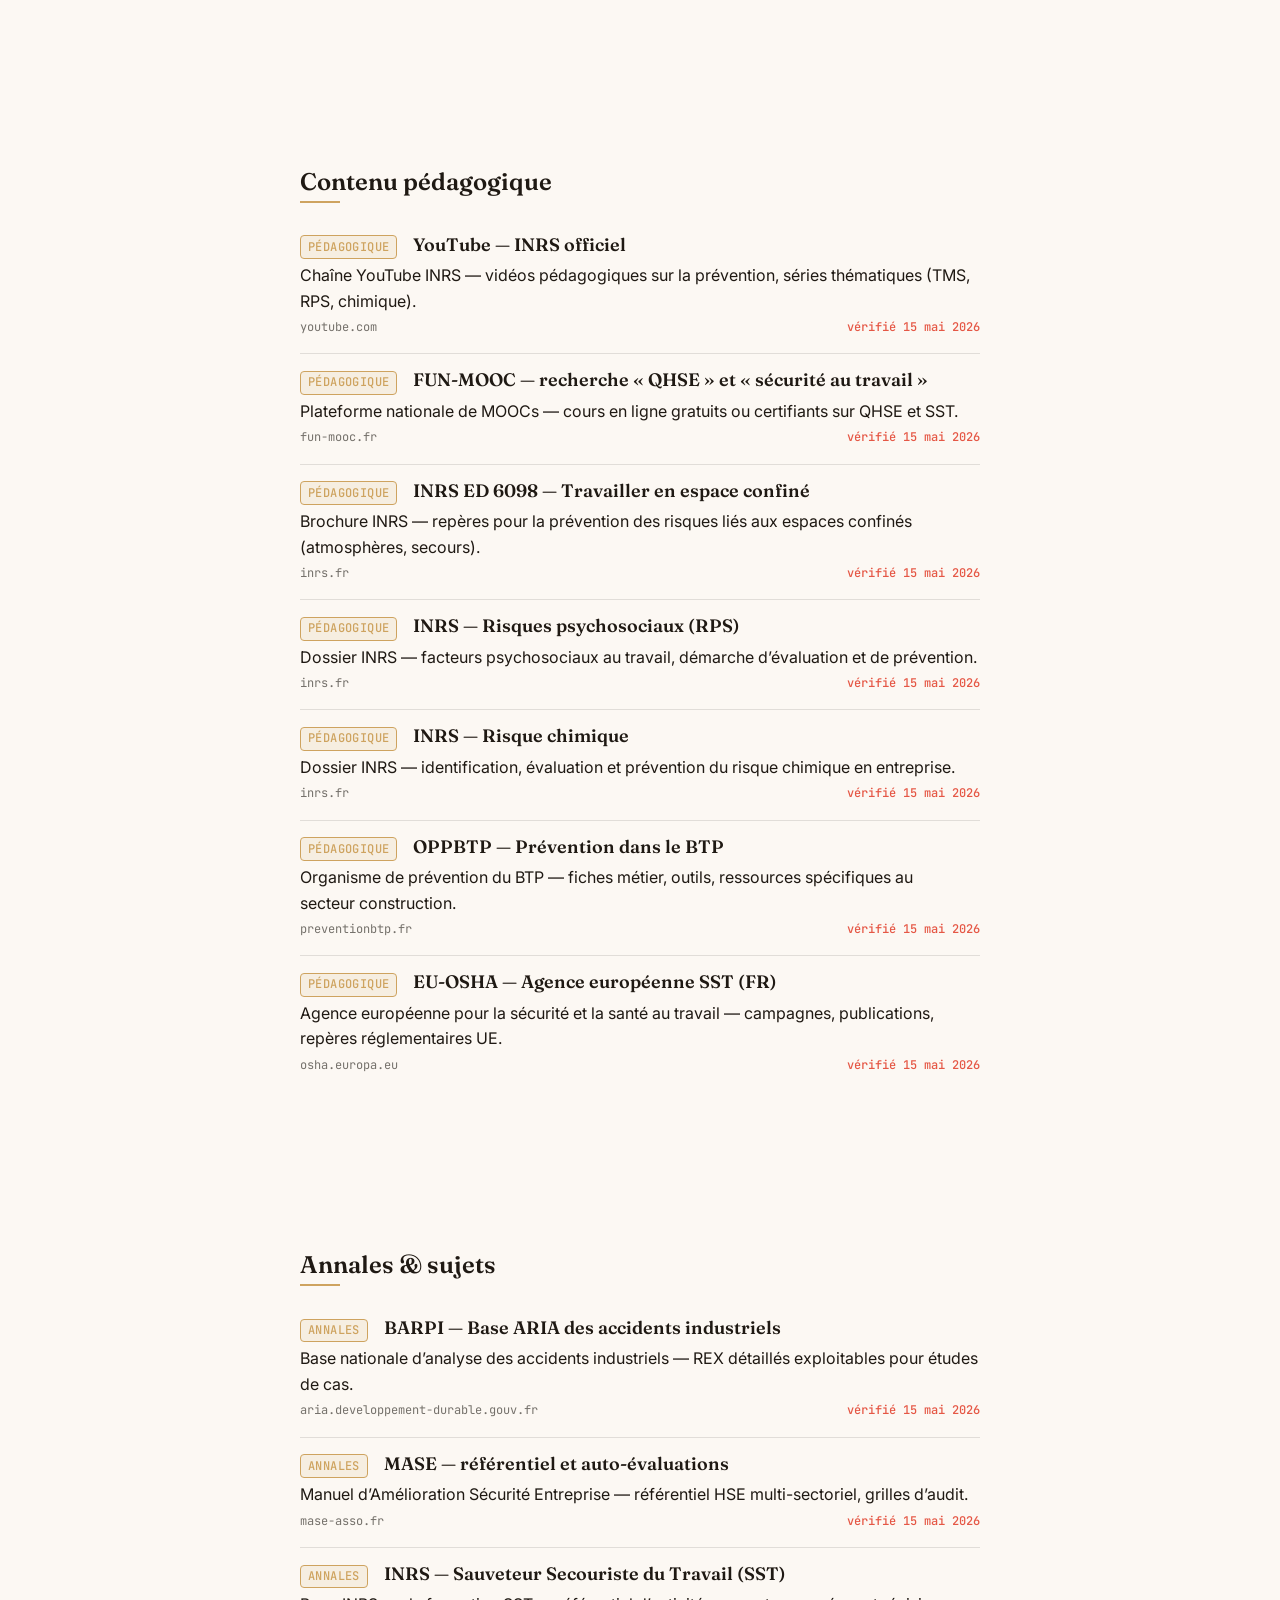
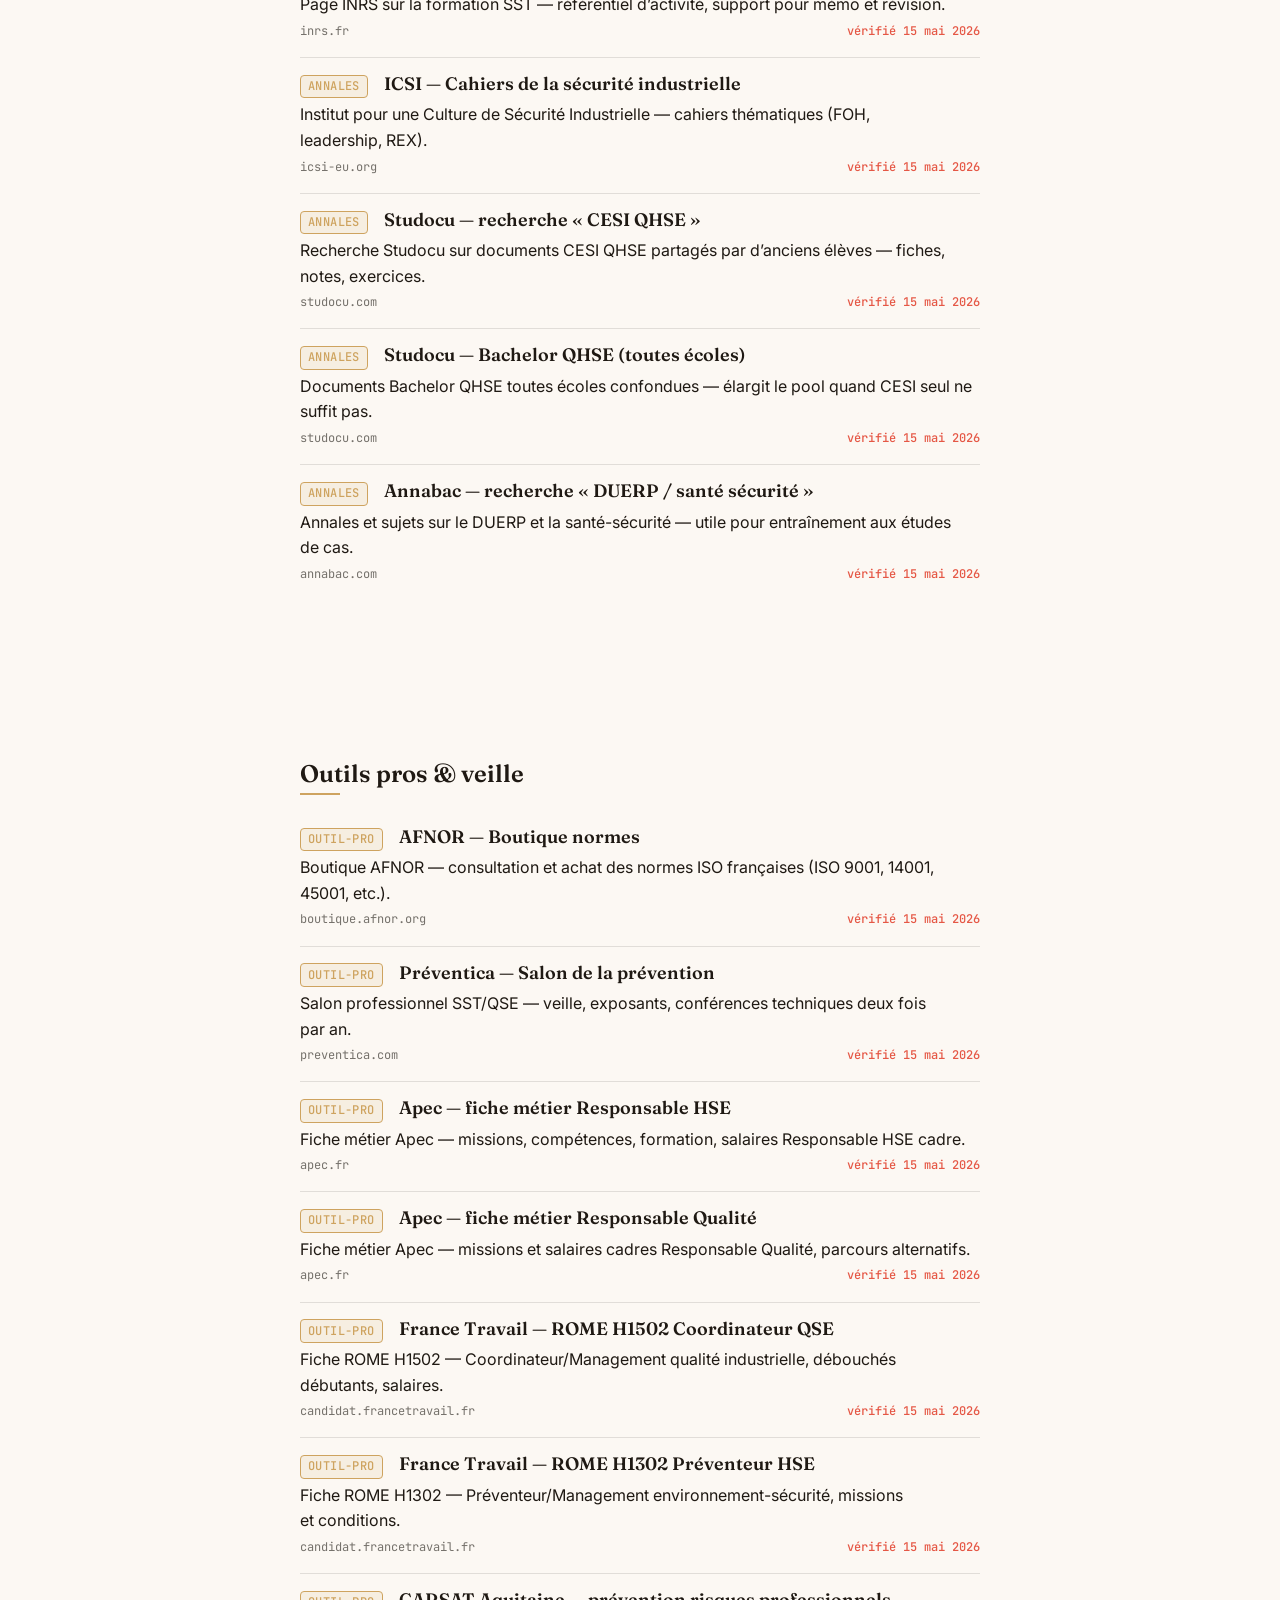
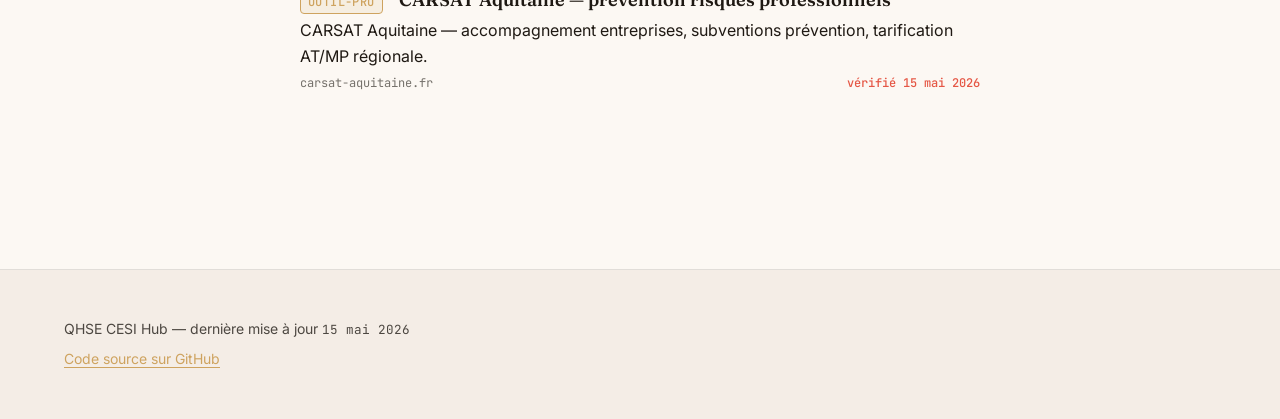
==== commit 7ab07b0f: "✨ Phase 3 T-03-07: footer derniere_maj → 2026-05-15 (POLICY-04) Updates the single footer <time date" ====
--- a/qhse-cesi/index.html
+++ b/qhse-cesi/index.html
@@ -799,7 +799,7 @@
 
   <footer role="contentinfo">
     <div class="footer__inner">
-      <p>QHSE CESI Hub — dernière mise à jour <time datetime="2026-05-14">14 mai 2026</time></p>
+      <p>QHSE CESI Hub — dernière mise à jour <time datetime="2026-05-15">15 mai 2026</time></p>
       <p><a href="https://github.com/Ivyx-hue/mes-apps-claude" target="_blank" rel="noopener noreferrer">Code source sur GitHub</a></p>
     </div>
   </footer>
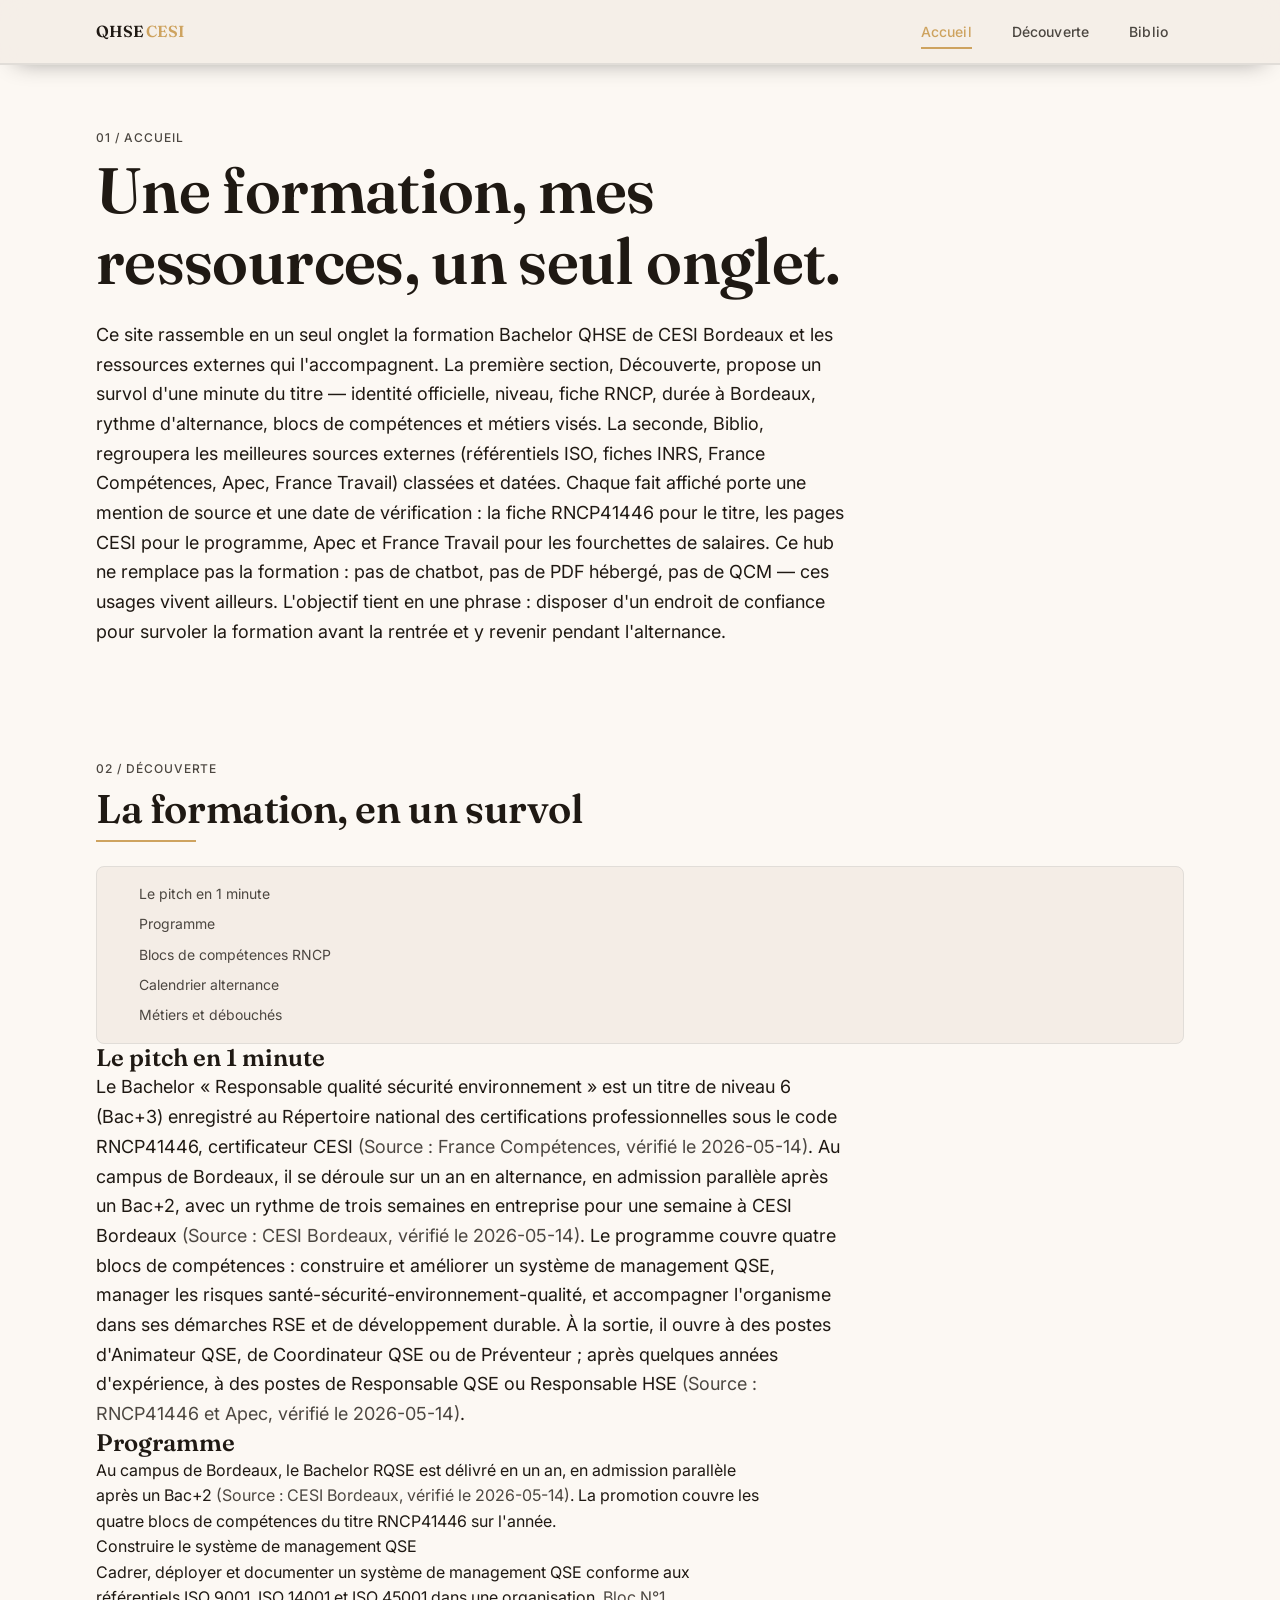
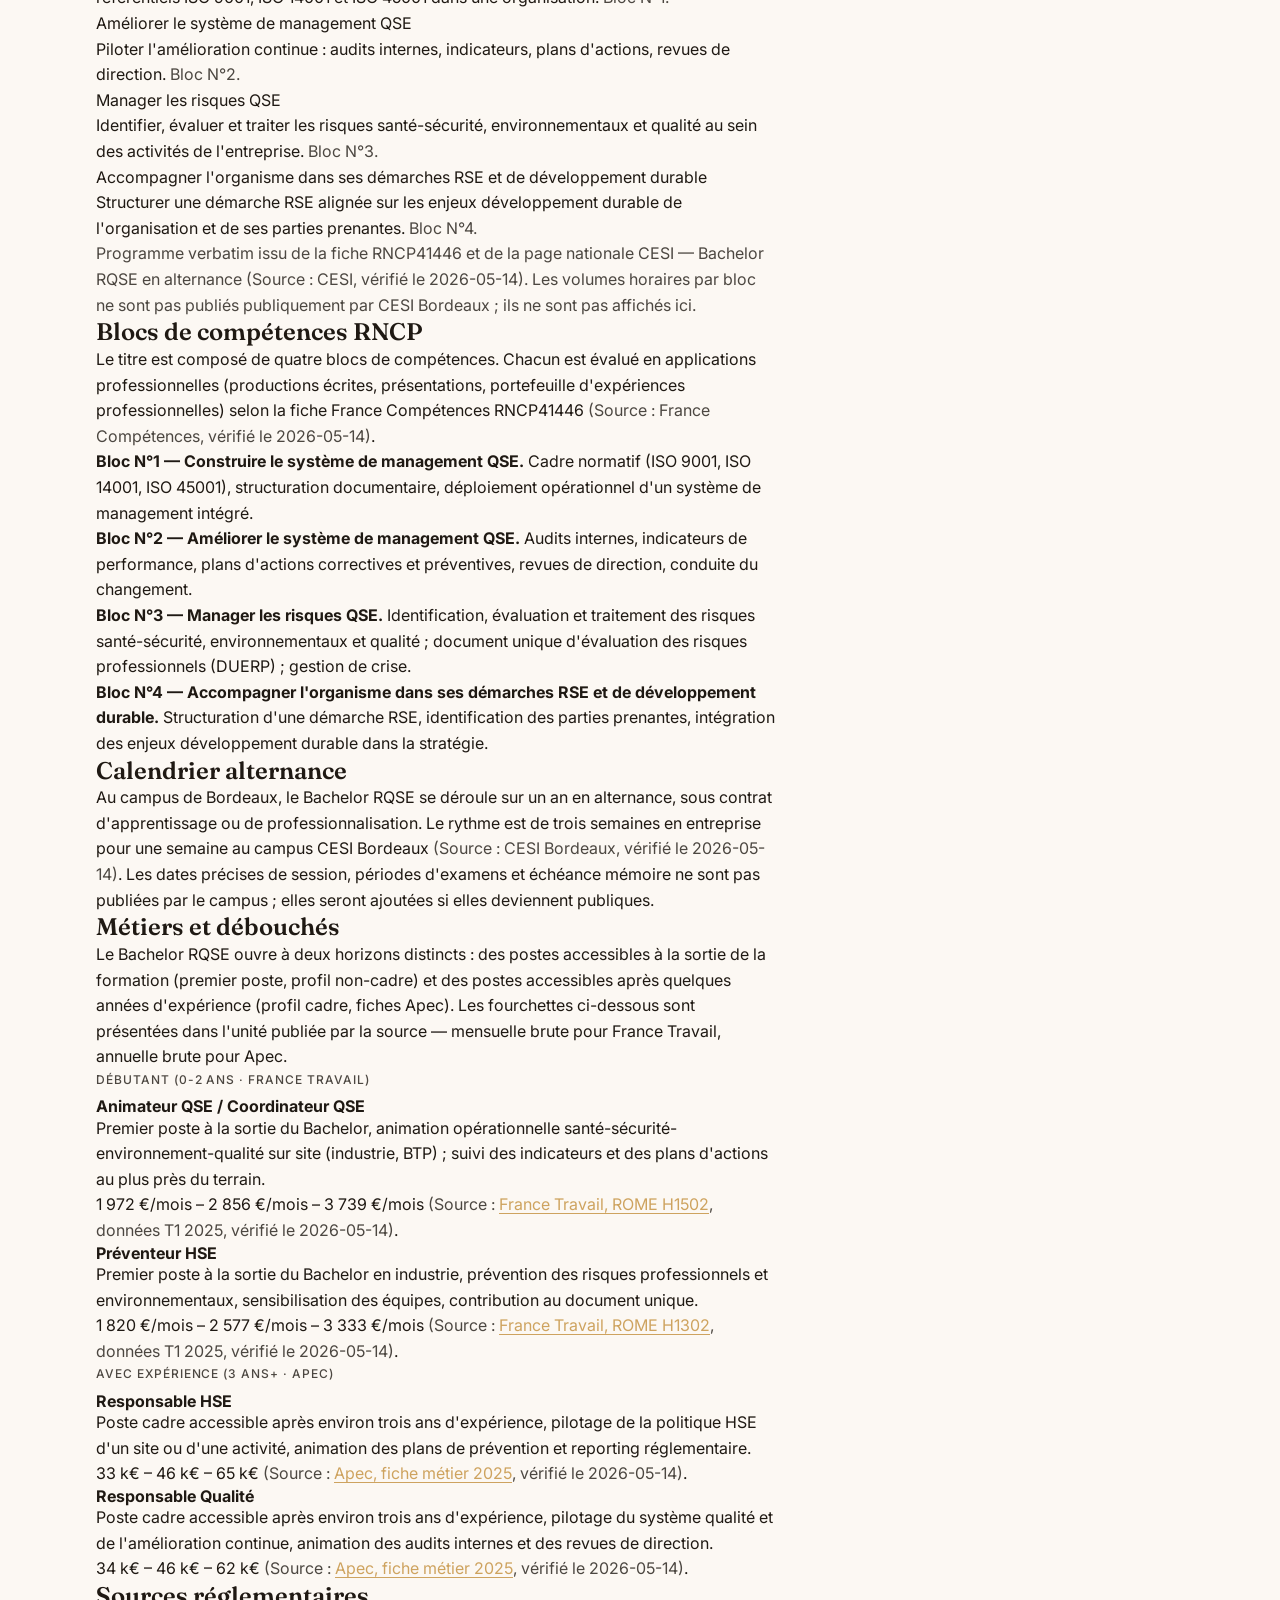
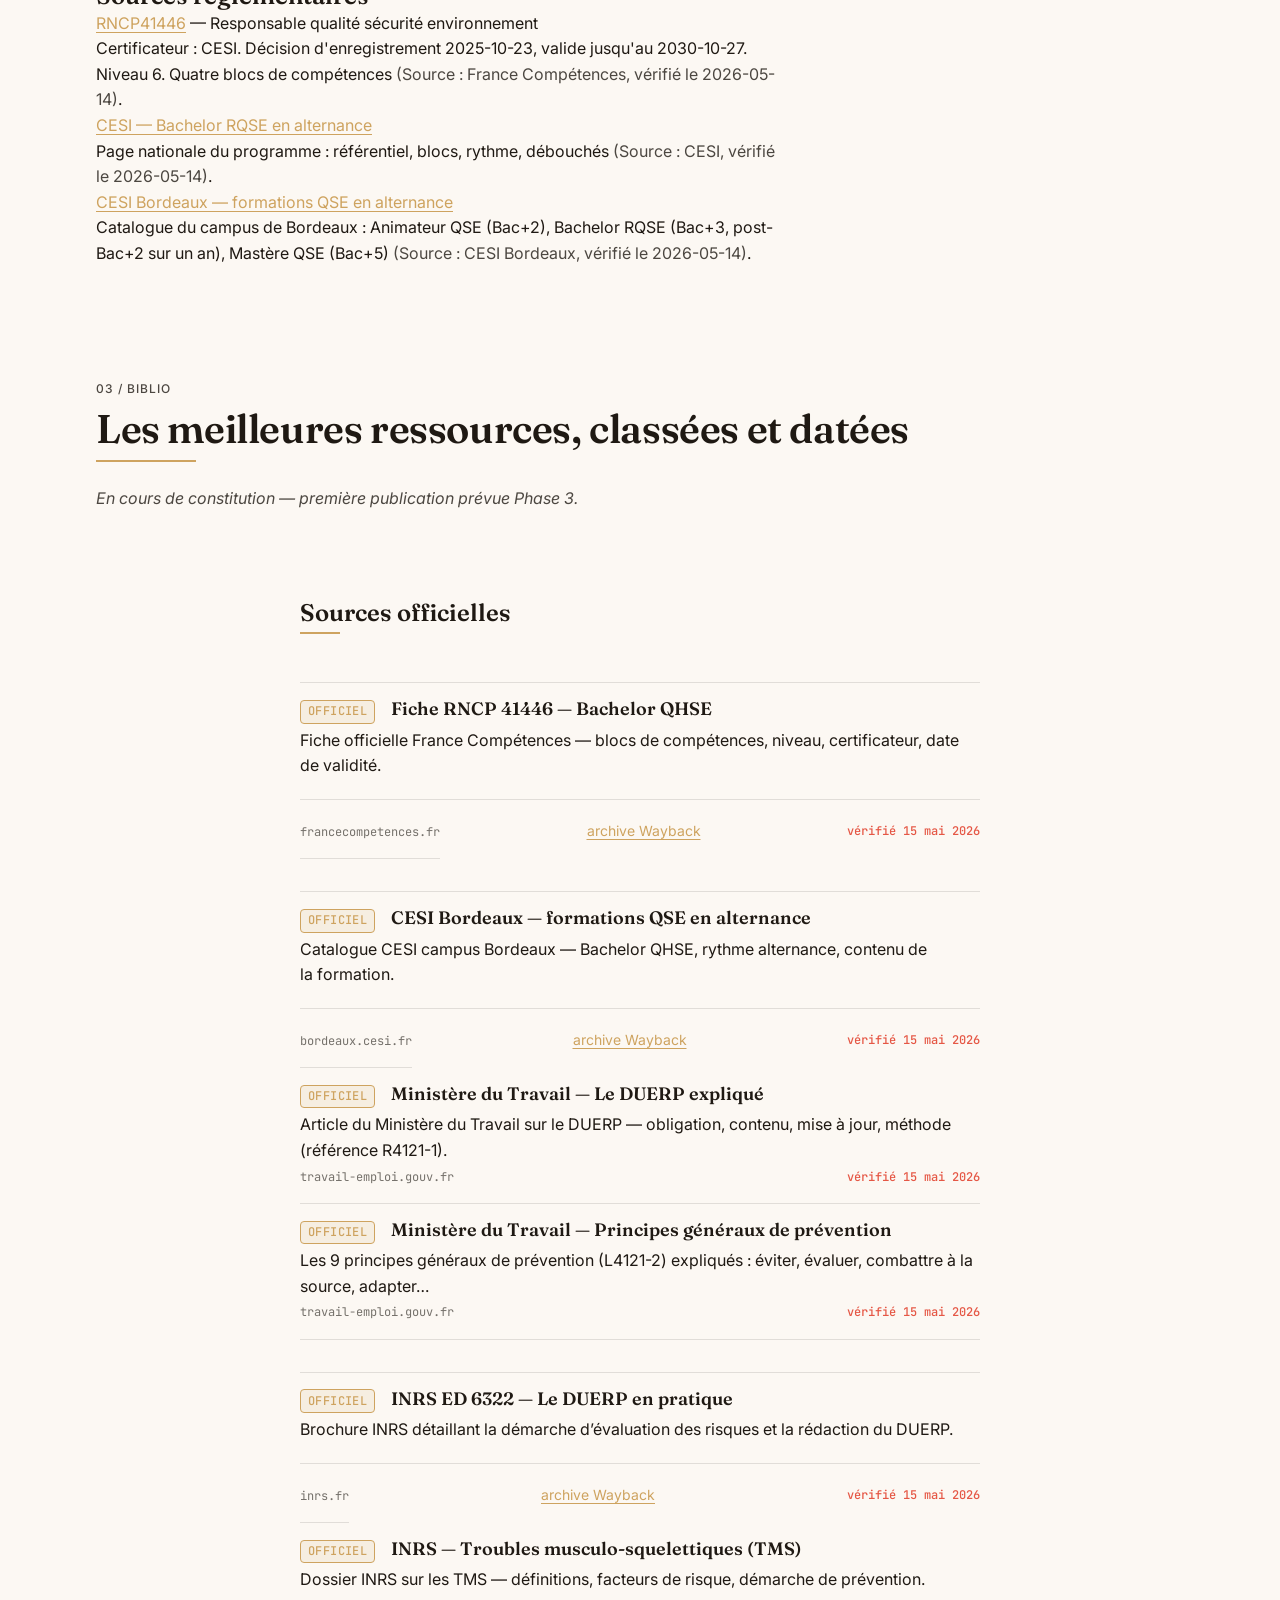
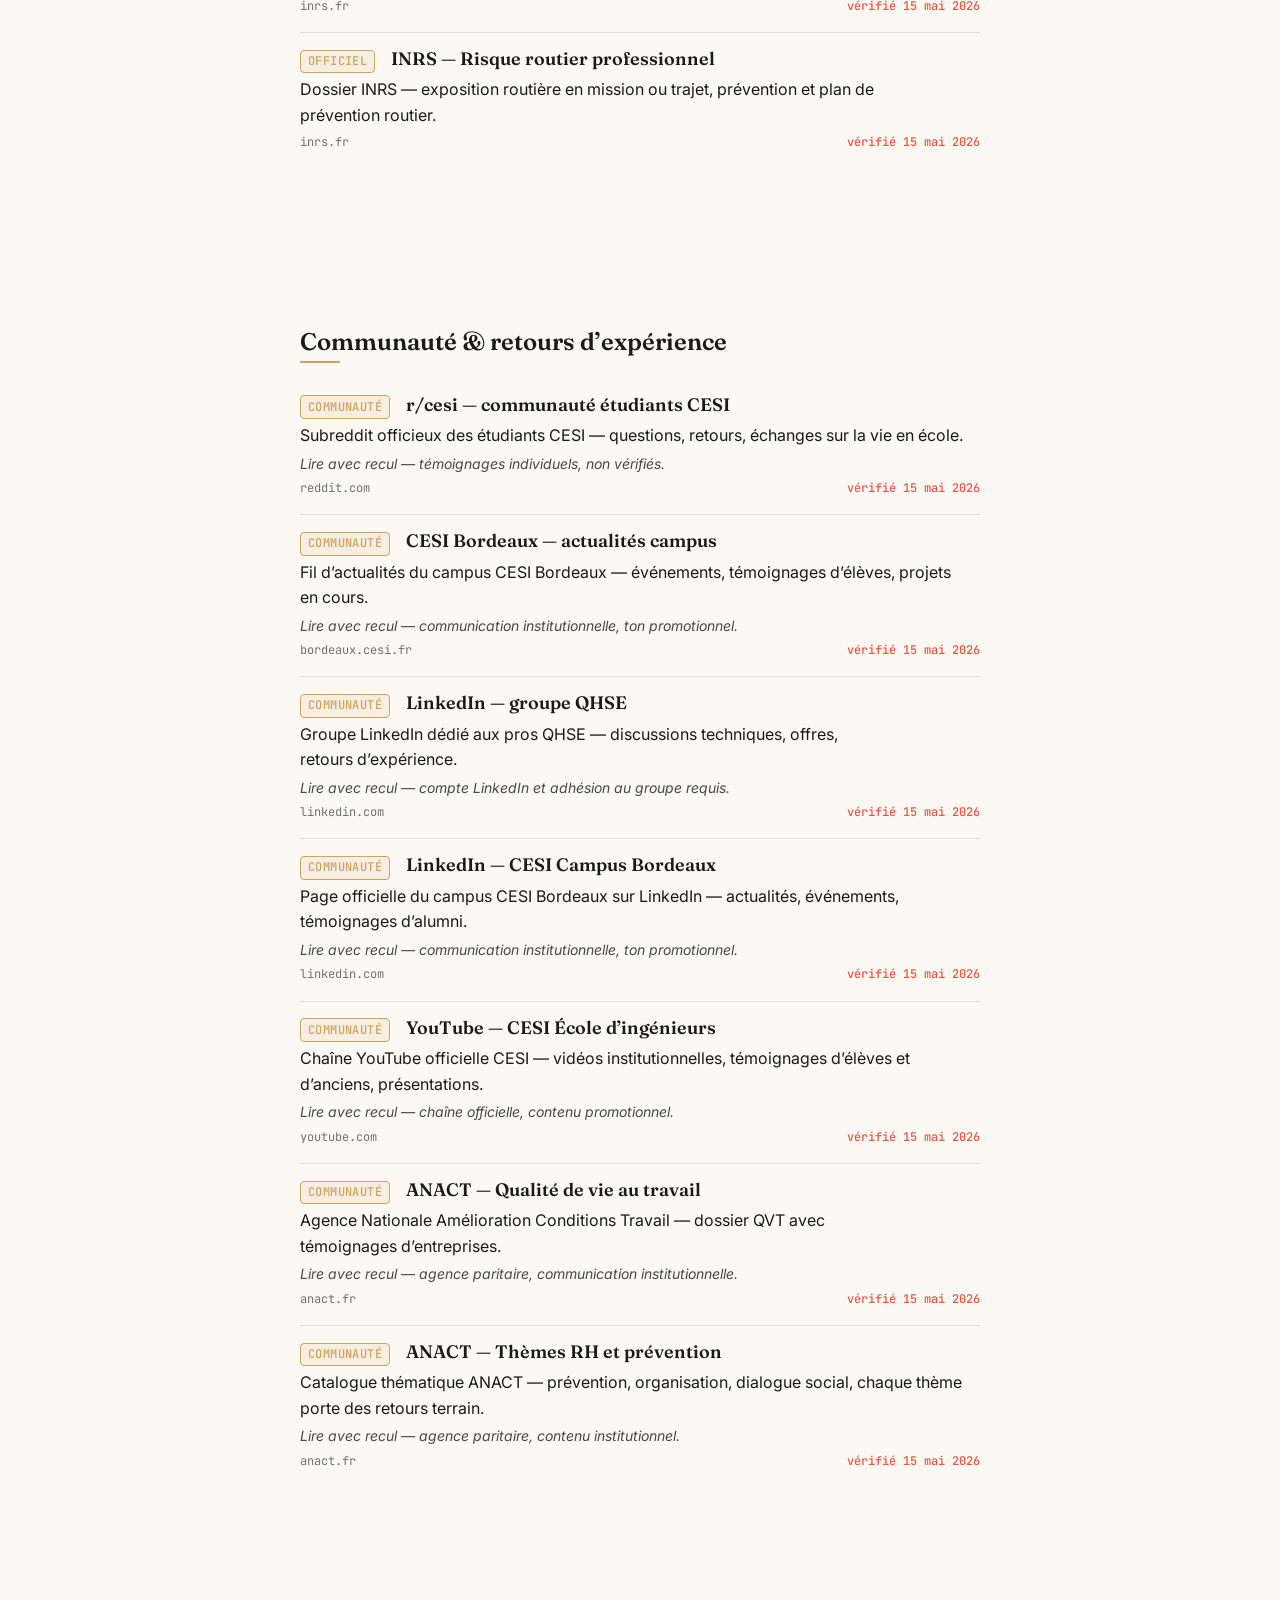
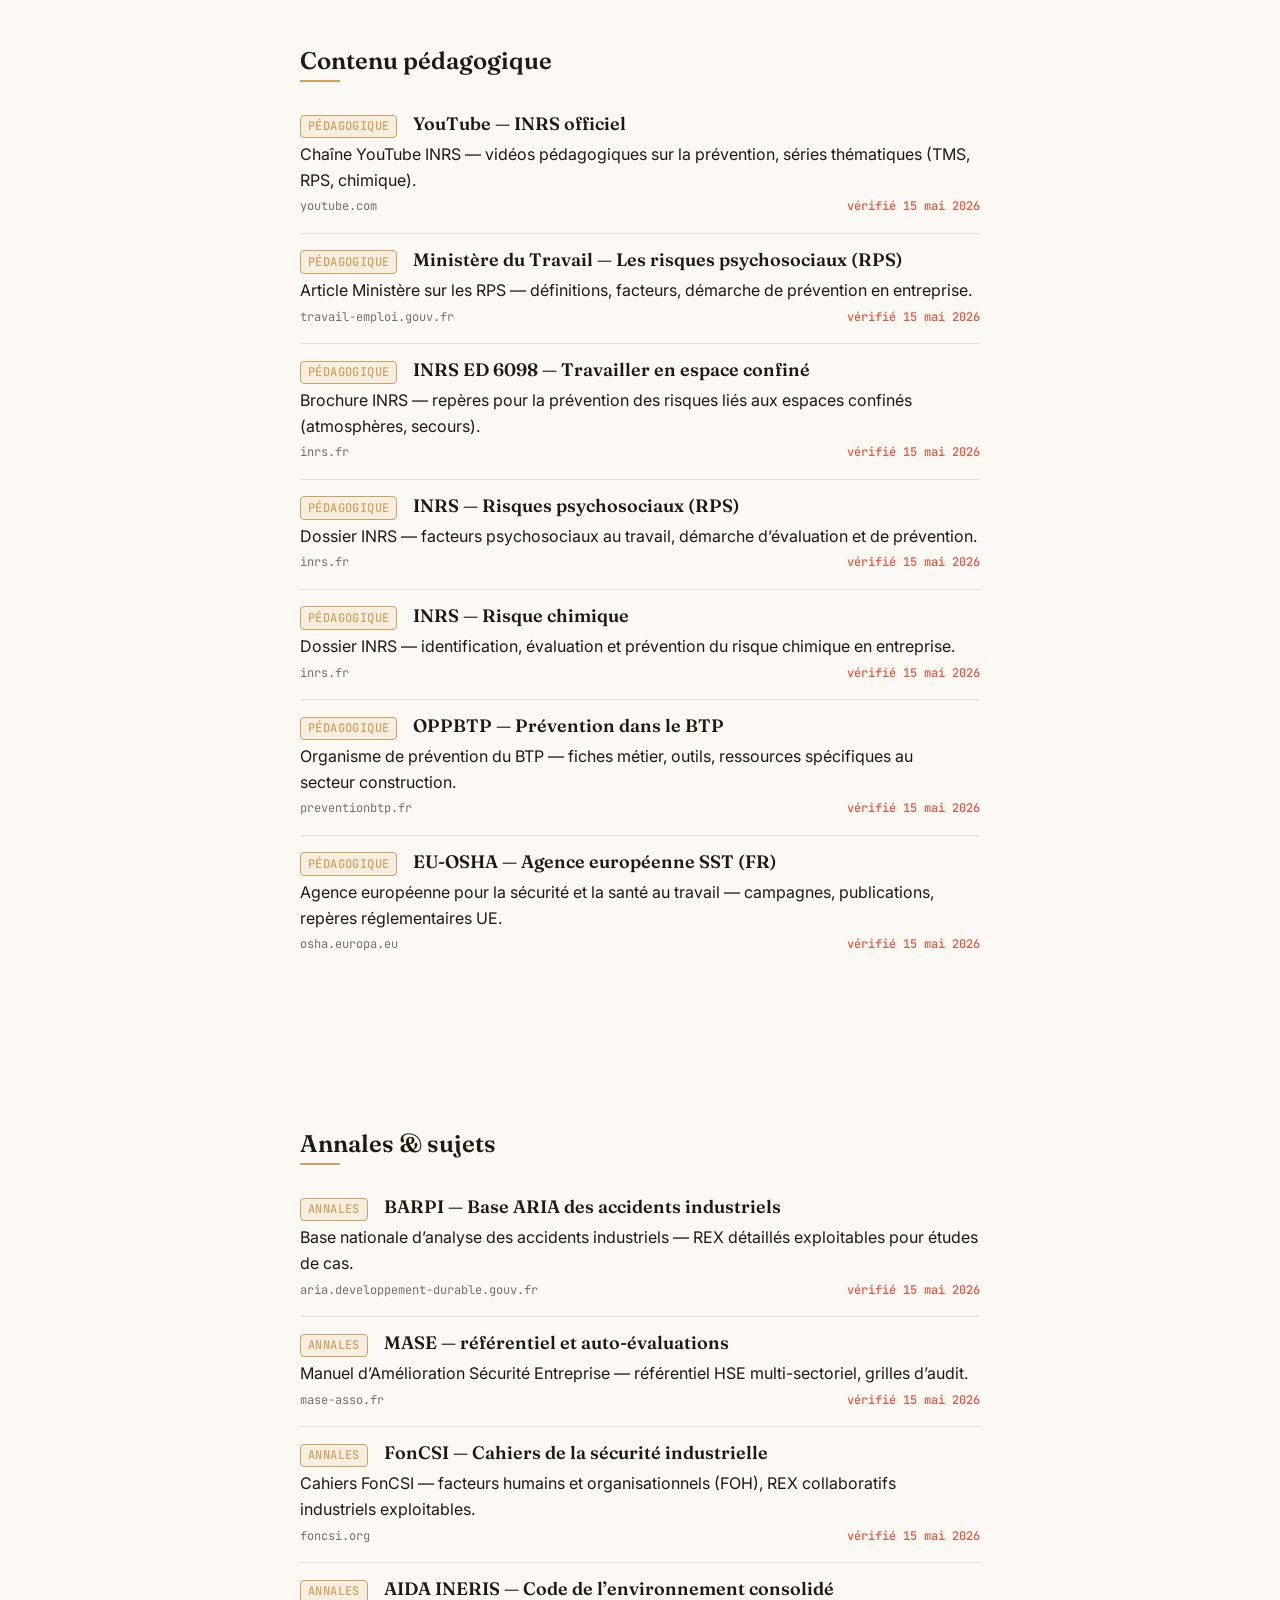
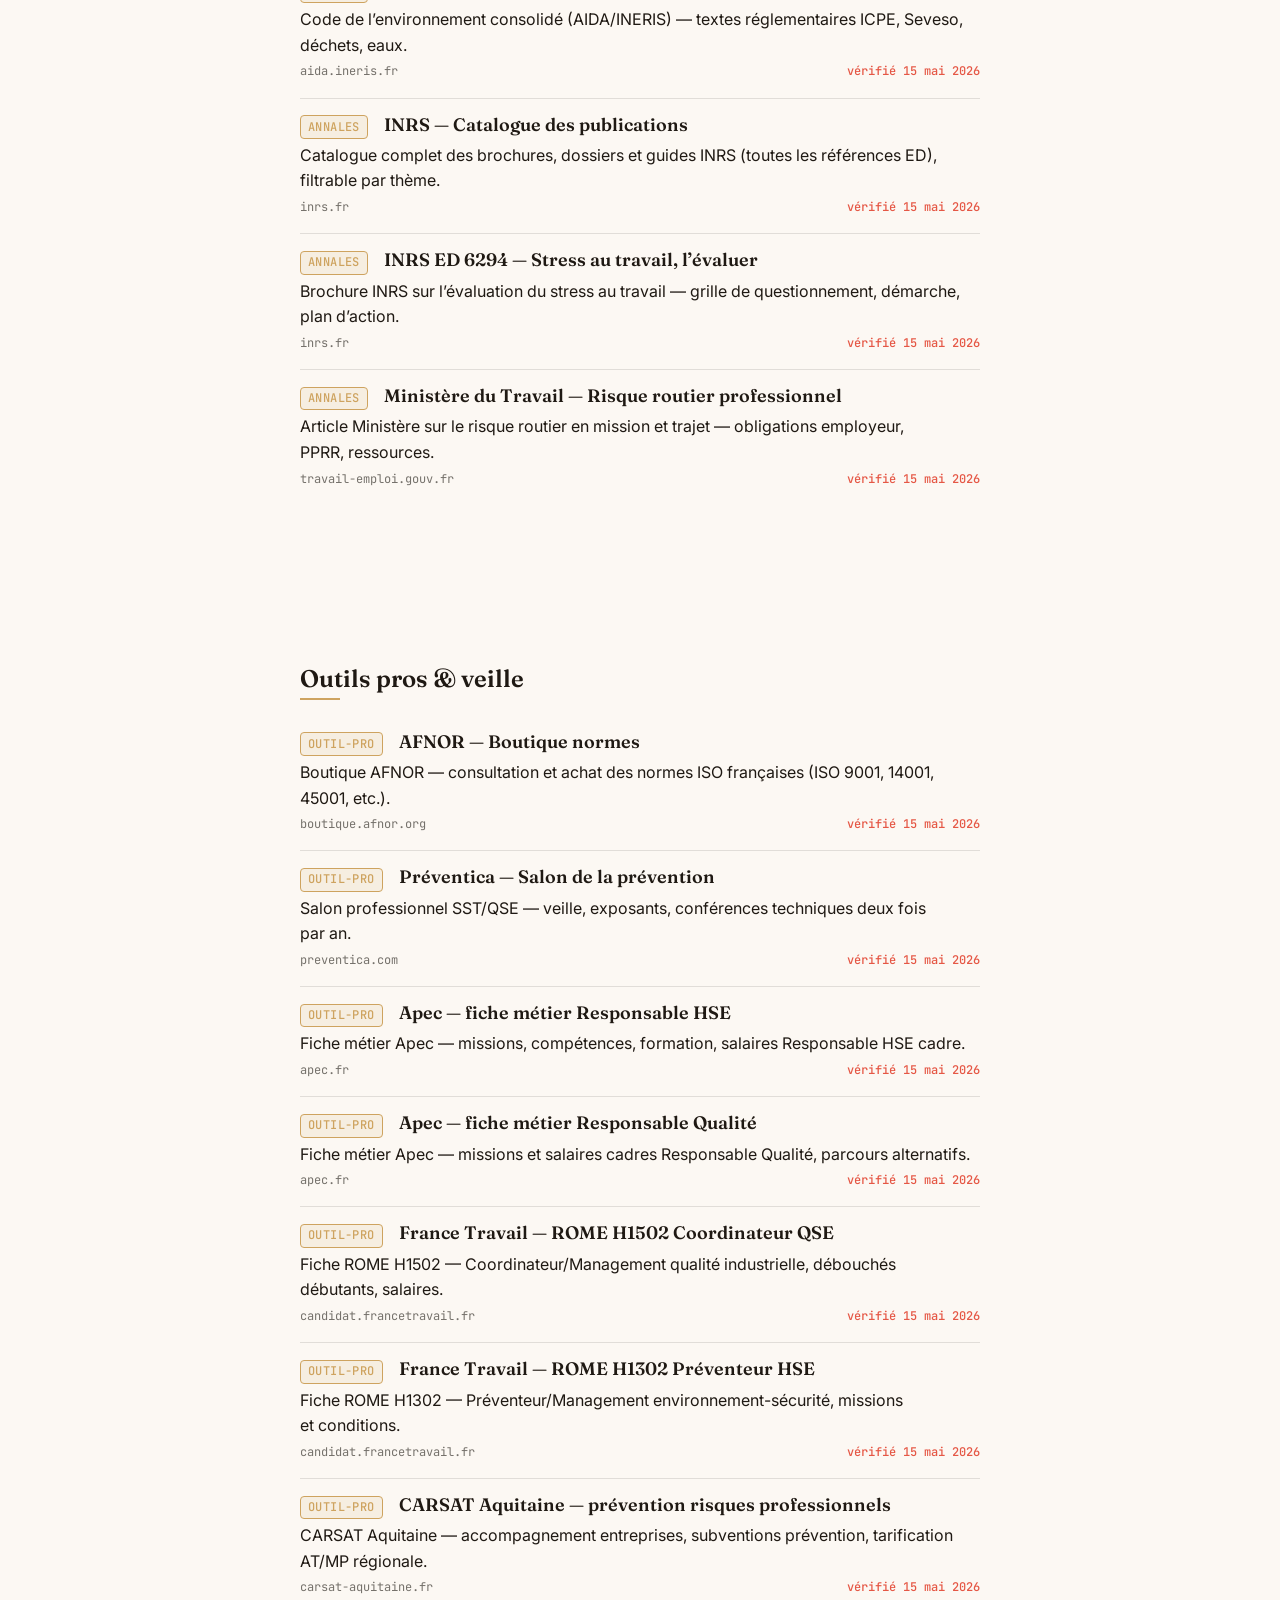
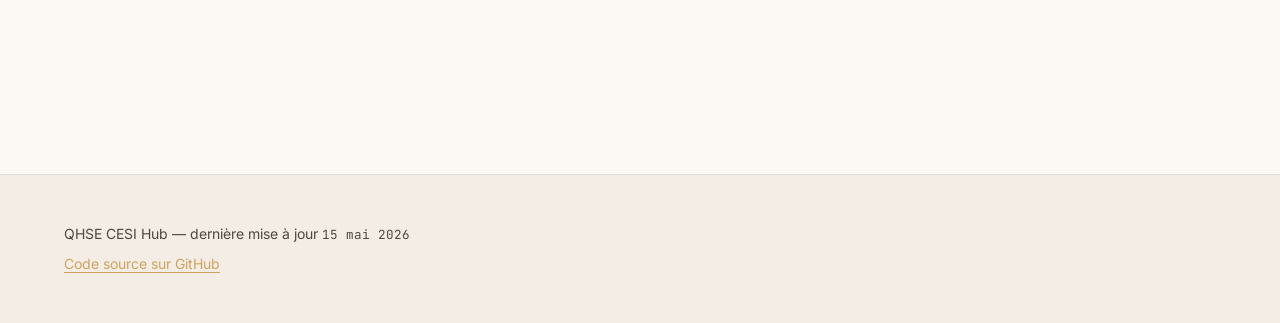
==== commit c9ba98ce: "🔴 Phase 3 fix: replace 13 broken/imprecise Biblio URLs (owner feedback) Owner audit found 13 of 35 c" ====
--- a/qhse-cesi/index.html
+++ b/qhse-cesi/index.html
@@ -859,22 +859,22 @@
       const BIBLIO = [
         { id:'officiel-rncp-41446', title:'Fiche RNCP 41446 — Bachelor QHSE', url:'https://www.francecompetences.fr/recherche/rncp/41446/', description:'Fiche officielle France Compétences — blocs de compétences, niveau, certificateur, date de validité.', category:'officiel', source_type:'officiel', tags:['RNCP','fiche','officiel','francecompetences'], priority:1, lastChecked:'2026-05-15', archive_url:'https://web.archive.org/web/*/https://www.francecompetences.fr/recherche/rncp/41446/' },
         { id:'officiel-cesi-bordeaux-qse', title:'CESI Bordeaux — formations QSE en alternance', url:'https://bordeaux.cesi.fr/formations-alternance-qse/', description:'Catalogue CESI campus Bordeaux — Bachelor QHSE, rythme alternance, contenu de la formation.', category:'officiel', source_type:'officiel', tags:['CESI','Bordeaux','catalogue','alternance'], priority:1, lastChecked:'2026-05-15', archive_url:'https://web.archive.org/web/20260211102433/https://bordeaux.cesi.fr/formations-alternance-qse/' },
-        { id:'officiel-legifrance-r4121-1', title:'Code du Travail R4121-1 — DUERP obligatoire', url:'https://www.legifrance.gouv.fr/codes/article_lc/LEGIARTI000038610196', description:'Article R4121-1 du Code du Travail — obligation de tenir un Document Unique d’Évaluation des Risques.', category:'officiel', source_type:'officiel', tags:['Legifrance','DUERP','R4121-1','réglementation'], priority:1, lastChecked:'2026-05-15', archive_url:'https://web.archive.org/web/20250215163208/https://www.legifrance.gouv.fr/codes/article_lc/LEGIARTI000038610196' },
-        { id:'officiel-legifrance-l4121-1', title:'Code du Travail L4121-1 — principes généraux de prévention', url:'https://www.legifrance.gouv.fr/codes/article_lc/LEGIARTI000035640828', description:'Article L4121-1 — obligation de l’employeur d’assurer la sécurité et de protéger la santé physique et mentale.', category:'officiel', source_type:'officiel', tags:['Legifrance','L4121-1','prévention','employeur'], priority:1, lastChecked:'2026-05-15', archive_url:'https://web.archive.org/web/20250310085855/https://www.legifrance.gouv.fr/codes/article_lc/LEGIARTI000035640828' },
+        { id:'officiel-travail-emploi-duerp', title:'Ministère du Travail — Le DUERP expliqué', url:'https://travail-emploi.gouv.fr/sante-au-travail/prevention-des-risques-pour-la-sante-au-travail/article/le-document-unique-d-evaluation-des-risques-professionnels-duerp', description:'Article du Ministère du Travail sur le DUERP — obligation, contenu, mise à jour, méthode (référence R4121-1).', category:'officiel', source_type:'officiel', tags:['Ministère-Travail','DUERP','obligation','R4121-1'], priority:1, lastChecked:'2026-05-15' },
+        { id:'officiel-travail-emploi-pgp', title:'Ministère du Travail — Principes généraux de prévention', url:'https://travail-emploi.gouv.fr/sante-au-travail/prevention-des-risques-pour-la-sante-au-travail/article/les-principes-generaux-de-prevention', description:'Les 9 principes généraux de prévention (L4121-2) expliqués : éviter, évaluer, combattre à la source, adapter…', category:'officiel', source_type:'officiel', tags:['Ministère-Travail','prévention','L4121-2','9-principes'], priority:1, lastChecked:'2026-05-15' },
         { id:'officiel-inrs-ed6322-duerp', title:'INRS ED 6322 — Le DUERP en pratique', url:'https://www.inrs.fr/media.html?refINRS=ED%206322', description:'Brochure INRS détaillant la démarche d’évaluation des risques et la rédaction du DUERP.', category:'officiel', source_type:'officiel', tags:['INRS','ED6322','DUERP','méthode'], priority:1, lastChecked:'2026-05-15', archive_url:'https://web.archive.org/web/20251208170229/https://www.inrs.fr/media.html?refINRS=ED%206322' },
         { id:'officiel-inrs-tms', title:'INRS — Troubles musculo-squelettiques (TMS)', url:'https://www.inrs.fr/risques/tms-troubles-musculosquelettiques/ce-qu-il-faut-retenir.html', description:'Dossier INRS sur les TMS — définitions, facteurs de risque, démarche de prévention.', category:'officiel', source_type:'officiel', tags:['INRS','TMS','prévention','dossier'], priority:2, lastChecked:'2026-05-15' },
         { id:'officiel-inrs-risque-routier', title:'INRS — Risque routier professionnel', url:'https://www.inrs.fr/risques/routiers/ce-qu-il-faut-retenir.html', description:'Dossier INRS — exposition routière en mission ou trajet, prévention et plan de prévention routier.', category:'officiel', source_type:'officiel', tags:['INRS','routier','PPRR','dossier'], priority:2, lastChecked:'2026-05-15' },
 
         { id:'communaute-reddit-cesi', title:'r/cesi — communauté étudiants CESI', url:'https://www.reddit.com/r/cesi/', description:'Subreddit officieux des étudiants CESI — questions, retours, échanges sur la vie en école.', category:'communaute', source_type:'communauté', tags:['reddit','communauté','étudiants','CESI'], priority:2, lastChecked:'2026-05-15', note:'Lire avec recul — témoignages individuels, non vérifiés.' },
-        { id:'communaute-reddit-cesi-qhse', title:'r/cesi — recherche « QHSE »', url:'https://www.reddit.com/r/cesi/search/?q=QHSE&restrict_sr=1', description:'Fils r/cesi spécifiquement filtrés sur le mot-clé QHSE — utile pour repérer les fils Bachelor QHSE.', category:'communaute', source_type:'communauté', tags:['reddit','recherche','QHSE'], priority:3, lastChecked:'2026-05-15', note:'Lire avec recul — résultats de recherche dynamique, fraîcheur variable.' },
-        { id:'communaute-reddit-cesi-bachelor', title:'r/cesi — recherche « Bachelor »', url:'https://www.reddit.com/r/cesi/search/?q=Bachelor&restrict_sr=1', description:'Fils r/cesi sur les Bachelors CESI tous parcours — repère pour comparer les ressentis.', category:'communaute', source_type:'communauté', tags:['reddit','recherche','Bachelor'], priority:3, lastChecked:'2026-05-15', note:'Lire avec recul — sondage informel, échantillon biaisé.' },
+        { id:'communaute-cesi-bordeaux-actualites', title:'CESI Bordeaux — actualités campus', url:'https://bordeaux.cesi.fr/actualites/', description:'Fil d’actualités du campus CESI Bordeaux — événements, témoignages d’élèves, projets en cours.', category:'communaute', source_type:'communauté', tags:['CESI','Bordeaux','actualités','témoignages'], priority:2, lastChecked:'2026-05-15', note:'Lire avec recul — communication institutionnelle, ton promotionnel.' },
+        { id:'communaute-linkedin-groupe-qhse', title:'LinkedIn — groupe QHSE', url:'https://www.linkedin.com/groups/QHSE', description:'Groupe LinkedIn dédié aux pros QHSE — discussions techniques, offres, retours d’expérience.', category:'communaute', source_type:'communauté', tags:['LinkedIn','groupe','QHSE','pros'], priority:3, lastChecked:'2026-05-15', note:'Lire avec recul — compte LinkedIn et adhésion au groupe requis.' },
         { id:'communaute-linkedin-cesi-bordeaux', title:'LinkedIn — CESI Campus Bordeaux', url:'https://www.linkedin.com/school/cesi-campus-bordeaux/posts/', description:'Page officielle du campus CESI Bordeaux sur LinkedIn — actualités, événements, témoignages d’alumni.', category:'communaute', source_type:'communauté', tags:['LinkedIn','CESI','Bordeaux','officiel'], priority:2, lastChecked:'2026-05-15', note:'Lire avec recul — communication institutionnelle, ton promotionnel.' },
-        { id:'communaute-diplomeo-cesi', title:'Diplomeo — avis sur CESI École d’Ingénieurs', url:'https://diplomeo.com/etablissement-cesi__ecole_d__ingenieurs_4076-avis', description:'Avis d’étudiants et anciens étudiants CESI agrégés par Diplomeo — vision sur la qualité perçue.', category:'communaute', source_type:'communauté', tags:['Diplomeo','avis','évaluation'], priority:3, lastChecked:'2026-05-15', note:'Lire avec recul — biais d’auto-sélection (les très satisfaits et très insatisfaits postent plus).' },
-        { id:'communaute-studyrama-bachelor-qhse', title:'Studyrama — recherche « Bachelor QHSE »', url:'https://www.studyrama.com/formations/recherche?q=Bachelor+QHSE', description:'Recherche Studyrama sur les Bachelor QHSE — comparer plusieurs établissements et programmes.', category:'communaute', source_type:'communauté', tags:['Studyrama','recherche','Bachelor-QHSE'], priority:3, lastChecked:'2026-05-15', note:'Lire avec recul — Studyrama vit de la pub des écoles, biais éditorial possible.' },
-        { id:'communaute-youtube-cesi-officiel', title:'YouTube — CESI Officiel', url:'https://www.youtube.com/@CESIOfficiel', description:'Chaîne YouTube officielle CESI — vidéos institutionnelles, témoignages élèves, présentations de formations.', category:'communaute', source_type:'communauté', tags:['YouTube','CESI','vidéo'], priority:3, lastChecked:'2026-05-15', note:'Lire avec recul — communication officielle, présentation positive.' },
+        { id:'communaute-youtube-cesi-channel', title:'YouTube — CESI École d’ingénieurs', url:'https://www.youtube.com/channel/UCq6Ueh6QEYC1ApsZl7HKEhg', description:'Chaîne YouTube officielle CESI — vidéos institutionnelles, témoignages d’élèves et d’anciens, présentations.', category:'communaute', source_type:'communauté', tags:['YouTube','CESI','vidéo','témoignages'], priority:3, lastChecked:'2026-05-15', note:'Lire avec recul — chaîne officielle, contenu promotionnel.' },
+        { id:'communaute-anact-qvt', title:'ANACT — Qualité de vie au travail', url:'https://www.anact.fr/qualite-vie-travail', description:'Agence Nationale Amélioration Conditions Travail — dossier QVT avec témoignages d’entreprises.', category:'communaute', source_type:'communauté', tags:['ANACT','QVT','témoignages','entreprises'], priority:2, lastChecked:'2026-05-15', note:'Lire avec recul — agence paritaire, communication institutionnelle.' },
+        { id:'communaute-anact-themes', title:'ANACT — Thèmes RH et prévention', url:'https://www.anact.fr/themes', description:'Catalogue thématique ANACT — prévention, organisation, dialogue social, chaque thème porte des retours terrain.', category:'communaute', source_type:'communauté', tags:['ANACT','thèmes','prévention','RH'], priority:3, lastChecked:'2026-05-15', note:'Lire avec recul — agence paritaire, contenu institutionnel.' },
 
         { id:'pedago-inrs-youtube', title:'YouTube — INRS officiel', url:'https://www.youtube.com/@inrsfrance', description:'Chaîne YouTube INRS — vidéos pédagogiques sur la prévention, séries thématiques (TMS, RPS, chimique).', category:'pedago', source_type:'pédagogique', tags:['INRS','YouTube','pédagogie','vidéo'], priority:1, lastChecked:'2026-05-15' },
-        { id:'pedago-fun-mooc-qhse', title:'FUN-MOOC — recherche « QHSE » et « sécurité au travail »', url:'https://www.fun-mooc.fr/fr/recherche-de-cours/?q=QHSE', description:'Plateforme nationale de MOOCs — cours en ligne gratuits ou certifiants sur QHSE et SST.', category:'pedago', source_type:'pédagogique', tags:['MOOC','FUN','formation','en-ligne'], priority:1, lastChecked:'2026-05-15' },
+        { id:'pedago-travail-emploi-rps', title:'Ministère du Travail — Les risques psychosociaux (RPS)', url:'https://travail-emploi.gouv.fr/sante-au-travail/prevention-des-risques-pour-la-sante-au-travail/article/les-risques-psychosociaux', description:'Article Ministère sur les RPS — définitions, facteurs, démarche de prévention en entreprise.', category:'pedago', source_type:'pédagogique', tags:['Ministère-Travail','RPS','psychosocial','prévention'], priority:1, lastChecked:'2026-05-15' },
         { id:'pedago-inrs-ed6098', title:'INRS ED 6098 — Travailler en espace confiné', url:'https://www.inrs.fr/media.html?refINRS=ED%206098', description:'Brochure INRS — repères pour la prévention des risques liés aux espaces confinés (atmosphères, secours).', category:'pedago', source_type:'pédagogique', tags:['INRS','ED6098','espaces-confinés','prévention'], priority:2, lastChecked:'2026-05-15' },
         { id:'pedago-inrs-rps', title:'INRS — Risques psychosociaux (RPS)', url:'https://www.inrs.fr/risques/psychosociaux/ce-qu-il-faut-retenir.html', description:'Dossier INRS — facteurs psychosociaux au travail, démarche d’évaluation et de prévention.', category:'pedago', source_type:'pédagogique', tags:['INRS','RPS','psychosocial','prévention'], priority:1, lastChecked:'2026-05-15' },
         { id:'pedago-inrs-risque-chimique', title:'INRS — Risque chimique', url:'https://www.inrs.fr/risques/chimiques/ce-qu-il-faut-retenir.html', description:'Dossier INRS — identification, évaluation et prévention du risque chimique en entreprise.', category:'pedago', source_type:'pédagogique', tags:['INRS','chimique','CMR','prévention'], priority:2, lastChecked:'2026-05-15' },
@@ -883,11 +883,11 @@
 
         { id:'annales-barpi-aria', title:'BARPI — Base ARIA des accidents industriels', url:'https://www.aria.developpement-durable.gouv.fr/', description:'Base nationale d’analyse des accidents industriels — REX détaillés exploitables pour études de cas.', category:'annales', source_type:'annales', tags:['BARPI','ARIA','REX','accidents'], priority:1, lastChecked:'2026-05-15' },
         { id:'annales-mase-referentiel', title:'MASE — référentiel et auto-évaluations', url:'https://www.mase-asso.fr/', description:'Manuel d’Amélioration Sécurité Entreprise — référentiel HSE multi-sectoriel, grilles d’audit.', category:'annales', source_type:'annales', tags:['MASE','audit','référentiel','HSE'], priority:2, lastChecked:'2026-05-15' },
-        { id:'annales-inrs-sst', title:'INRS — Sauveteur Secouriste du Travail (SST)', url:'https://www.inrs.fr/services/formation/initiation/sst.html', description:'Page INRS sur la formation SST — référentiel d’activité, support pour mémo et révision.', category:'annales', source_type:'annales', tags:['INRS','SST','secourisme','formation'], priority:2, lastChecked:'2026-05-15' },
-        { id:'annales-icsi-cahiers', title:'ICSI — Cahiers de la sécurité industrielle', url:'https://www.icsi-eu.org/fr/publications', description:'Institut pour une Culture de Sécurité Industrielle — cahiers thématiques (FOH, leadership, REX).', category:'annales', source_type:'annales', tags:['ICSI','culture-sécurité','FOH','cahiers'], priority:2, lastChecked:'2026-05-15' },
-        { id:'annales-studocu-cesi-qhse', title:'Studocu — recherche « CESI QHSE »', url:'https://www.studocu.com/fr/search?query=CESI+QHSE', description:'Recherche Studocu sur documents CESI QHSE partagés par d’anciens élèves — fiches, notes, exercices.', category:'annales', source_type:'annales', tags:['Studocu','CESI','annales','partage'], priority:3, lastChecked:'2026-05-15' },
-        { id:'annales-studocu-bachelor-qhse', title:'Studocu — Bachelor QHSE (toutes écoles)', url:'https://www.studocu.com/fr/search?query=Bachelor+QHSE', description:'Documents Bachelor QHSE toutes écoles confondues — élargit le pool quand CESI seul ne suffit pas.', category:'annales', source_type:'annales', tags:['Studocu','Bachelor-QHSE','recherche'], priority:3, lastChecked:'2026-05-15' },
-        { id:'annales-annabac-duerp', title:'Annabac — recherche « DUERP / santé sécurité »', url:'https://www.annabac.com/recherche?keys=DUERP', description:'Annales et sujets sur le DUERP et la santé-sécurité — utile pour entraînement aux études de cas.', category:'annales', source_type:'annales', tags:['Annabac','annales','DUERP','sujets'], priority:3, lastChecked:'2026-05-15' },
+        { id:'annales-foncsi-cahiers', title:'FonCSI — Cahiers de la sécurité industrielle', url:'https://www.foncsi.org/fr/publications/cahiers-securite-industrielle', description:'Cahiers FonCSI — facteurs humains et organisationnels (FOH), REX collaboratifs industriels exploitables.', category:'annales', source_type:'annales', tags:['FonCSI','FOH','REX','cahiers'], priority:2, lastChecked:'2026-05-15' },
+        { id:'annales-aida-ineris-code-env', title:'AIDA INERIS — Code de l’environnement consolidé', url:'https://aida.ineris.fr/consultation_document/3553', description:'Code de l’environnement consolidé (AIDA/INERIS) — textes réglementaires ICPE, Seveso, déchets, eaux.', category:'annales', source_type:'annales', tags:['AIDA','INERIS','ICPE','Seveso','réglementation'], priority:2, lastChecked:'2026-05-15' },
+        { id:'annales-inrs-publications', title:'INRS — Catalogue des publications', url:'https://www.inrs.fr/publications.html', description:'Catalogue complet des brochures, dossiers et guides INRS (toutes les références ED), filtrable par thème.', category:'annales', source_type:'annales', tags:['INRS','catalogue','ED','brochures'], priority:2, lastChecked:'2026-05-15' },
+        { id:'annales-inrs-ed6294-stress', title:'INRS ED 6294 — Stress au travail, l’évaluer', url:'https://www.inrs.fr/media.html?refINRS=ED%206294', description:'Brochure INRS sur l’évaluation du stress au travail — grille de questionnement, démarche, plan d’action.', category:'annales', source_type:'annales', tags:['INRS','ED6294','stress','évaluation'], priority:3, lastChecked:'2026-05-15' },
+        { id:'annales-travail-emploi-risque-routier', title:'Ministère du Travail — Risque routier professionnel', url:'https://travail-emploi.gouv.fr/sante-au-travail/prevention-des-risques-pour-la-sante-au-travail/article/risque-routier', description:'Article Ministère sur le risque routier en mission et trajet — obligations employeur, PPRR, ressources.', category:'annales', source_type:'annales', tags:['Ministère-Travail','routier','PPRR','prévention'], priority:3, lastChecked:'2026-05-15' },
 
         { id:'pro-afnor-boutique', title:'AFNOR — Boutique normes', url:'https://www.boutique.afnor.org/', description:'Boutique AFNOR — consultation et achat des normes ISO françaises (ISO 9001, 14001, 45001, etc.).', category:'pro', source_type:'outil-pro', tags:['AFNOR','normes','ISO','référentiel'], priority:1, lastChecked:'2026-05-15' },
         { id:'pro-preventica', title:'Préventica — Salon de la prévention', url:'https://www.preventica.com/', description:'Salon professionnel SST/QSE — veille, exposants, conférences techniques deux fois par an.', category:'pro', source_type:'outil-pro', tags:['Préventica','salon','SST','veille'], priority:1, lastChecked:'2026-05-15' },
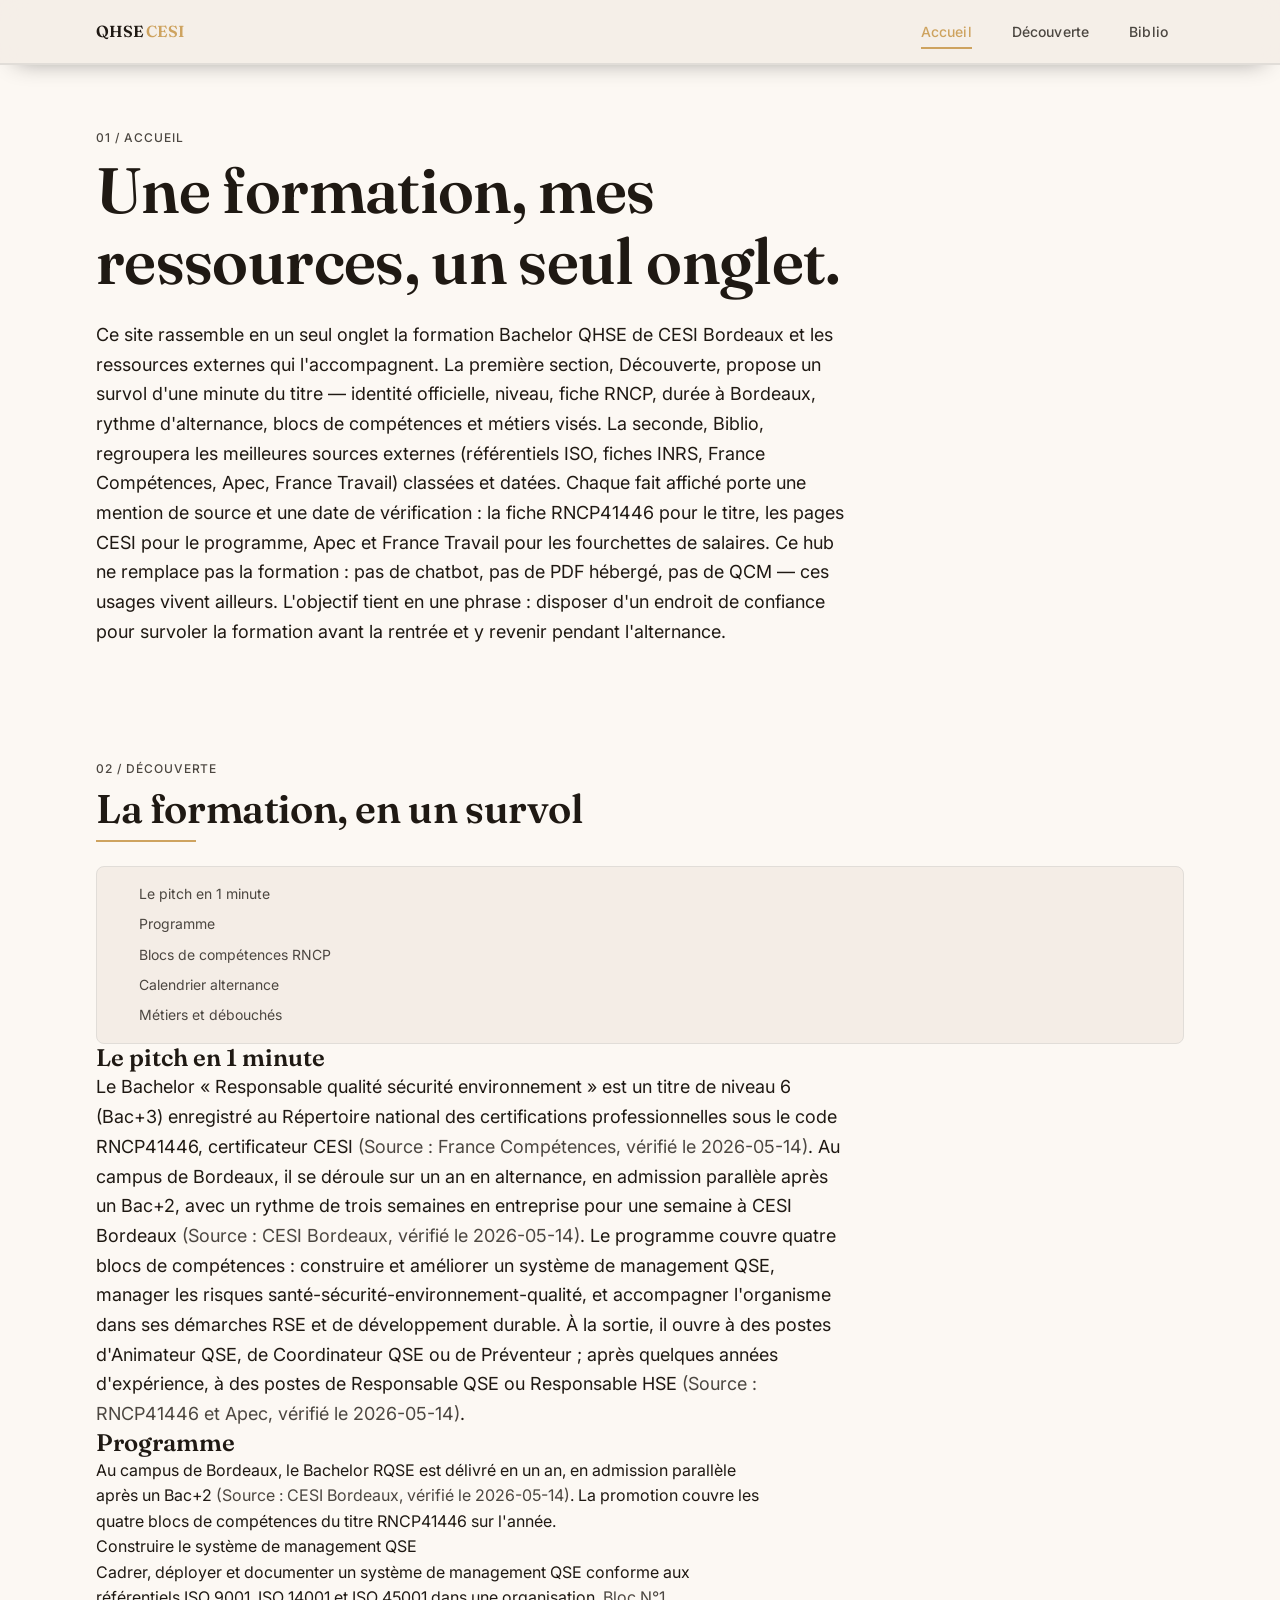
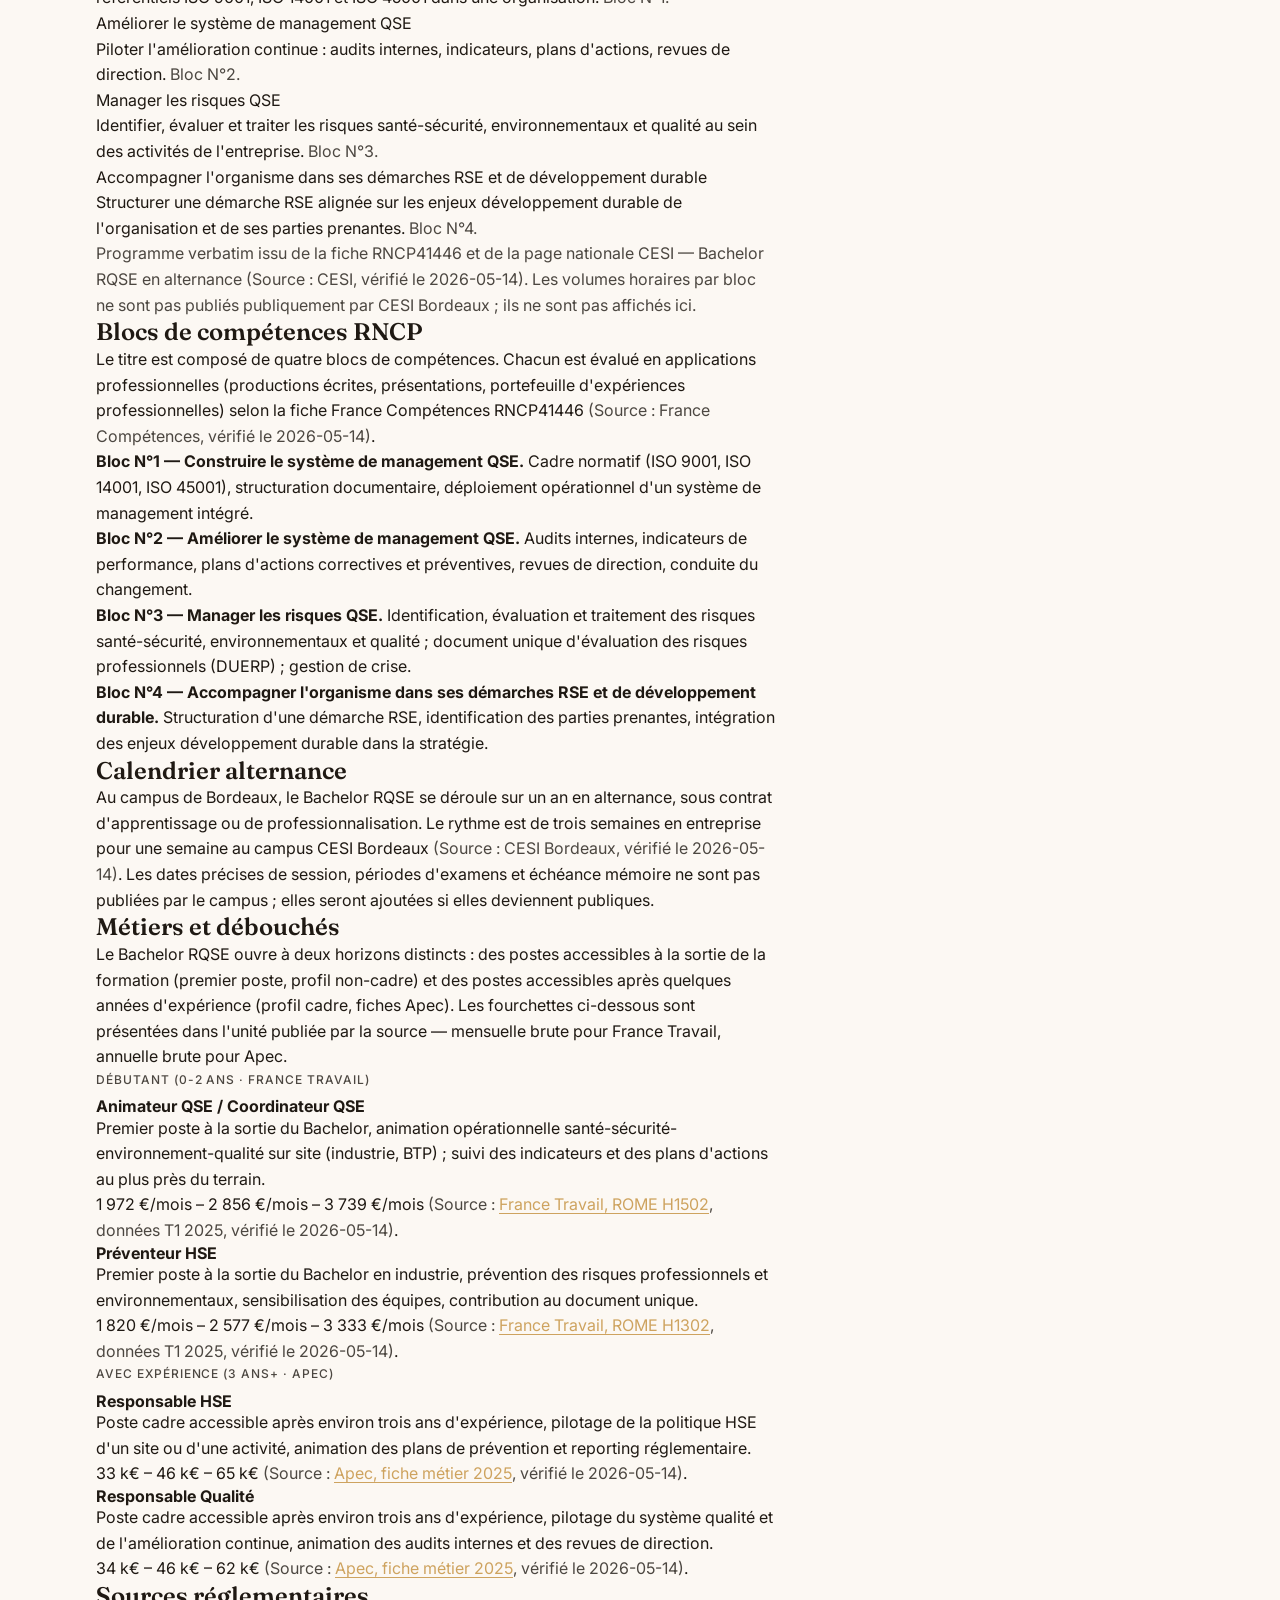
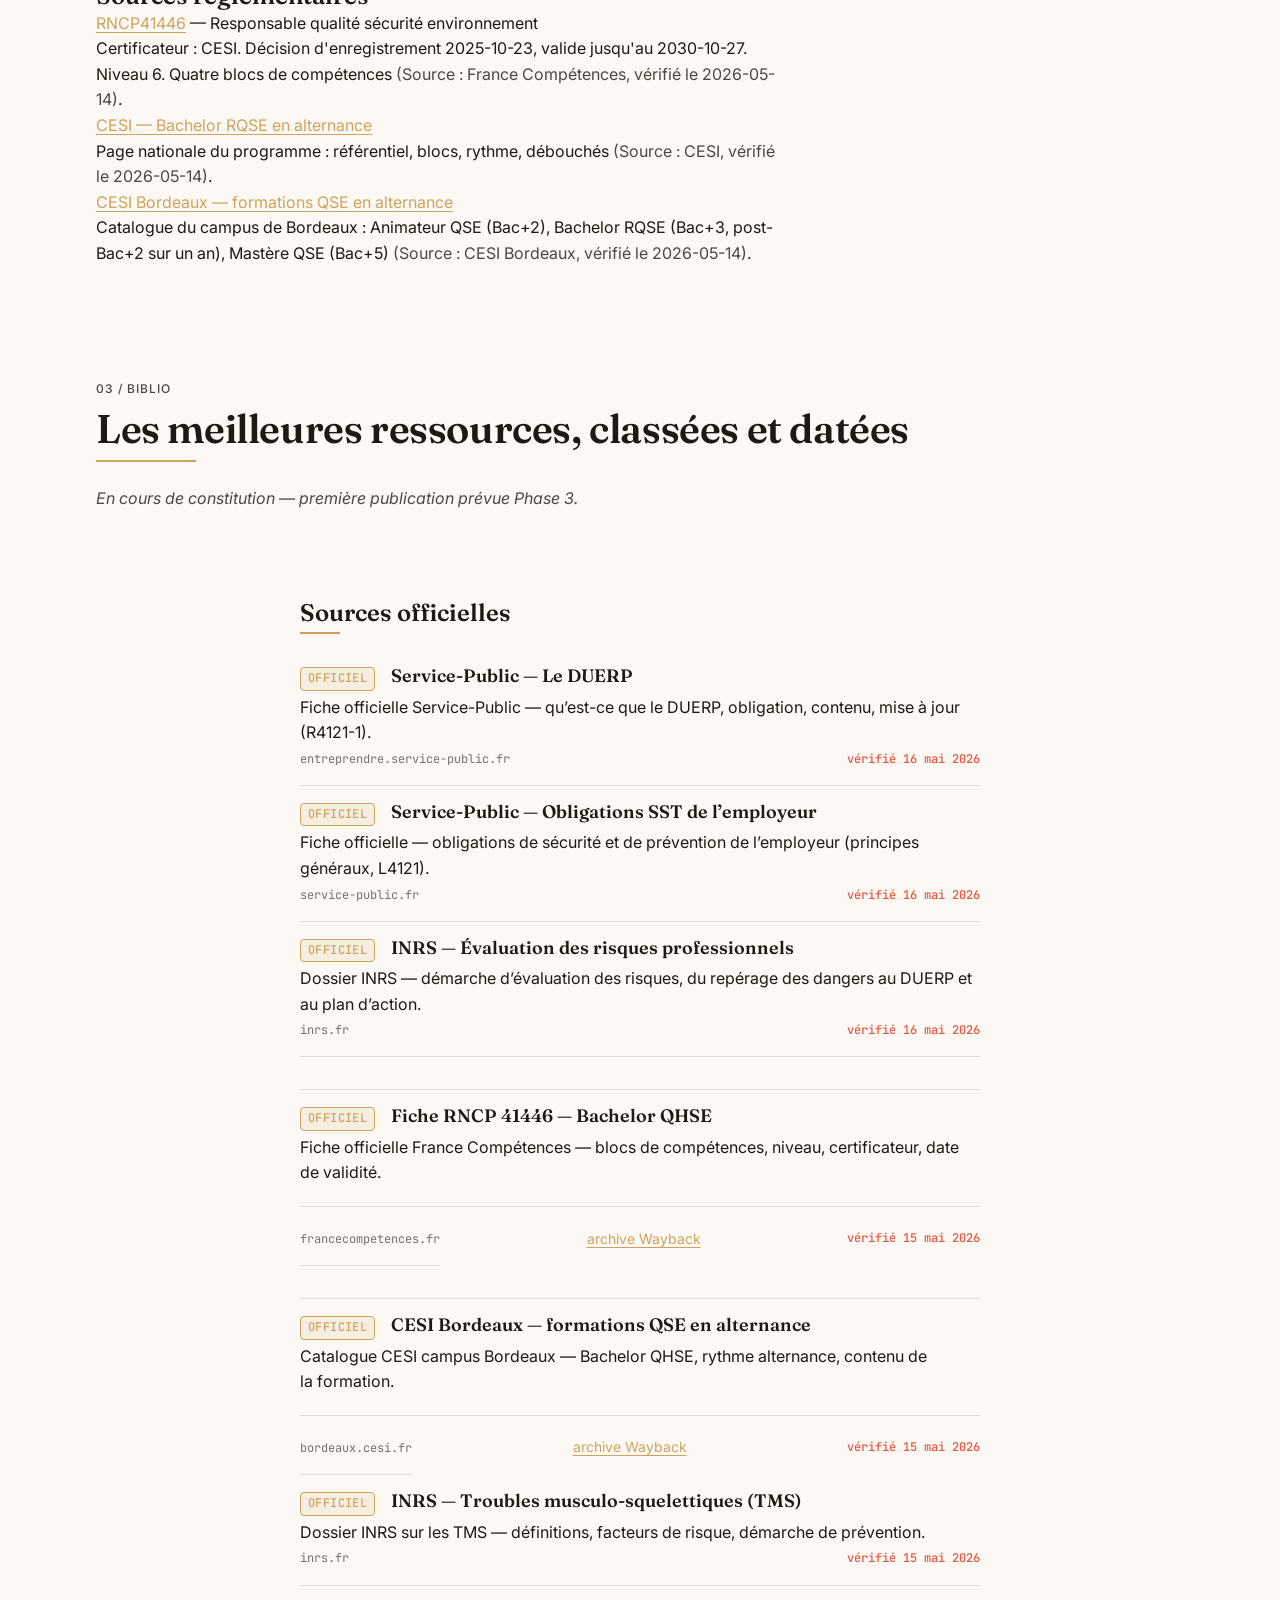
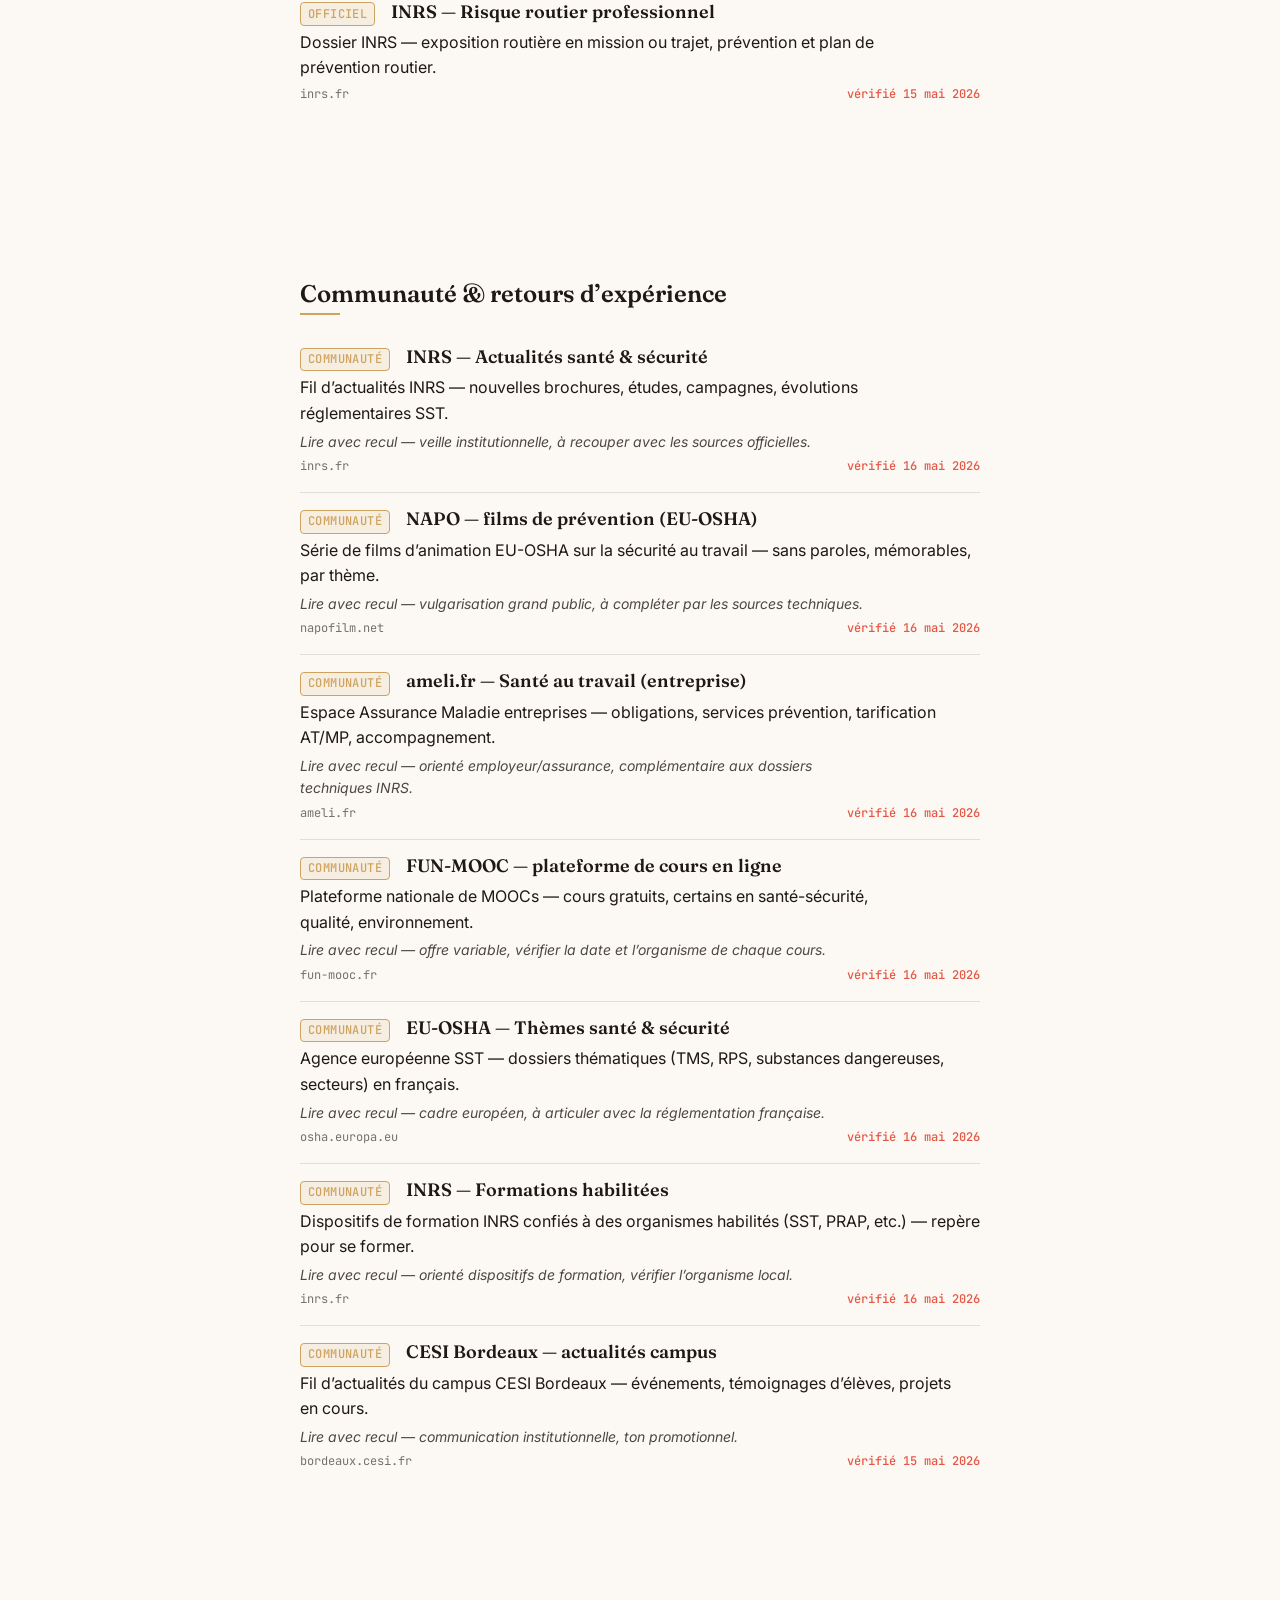
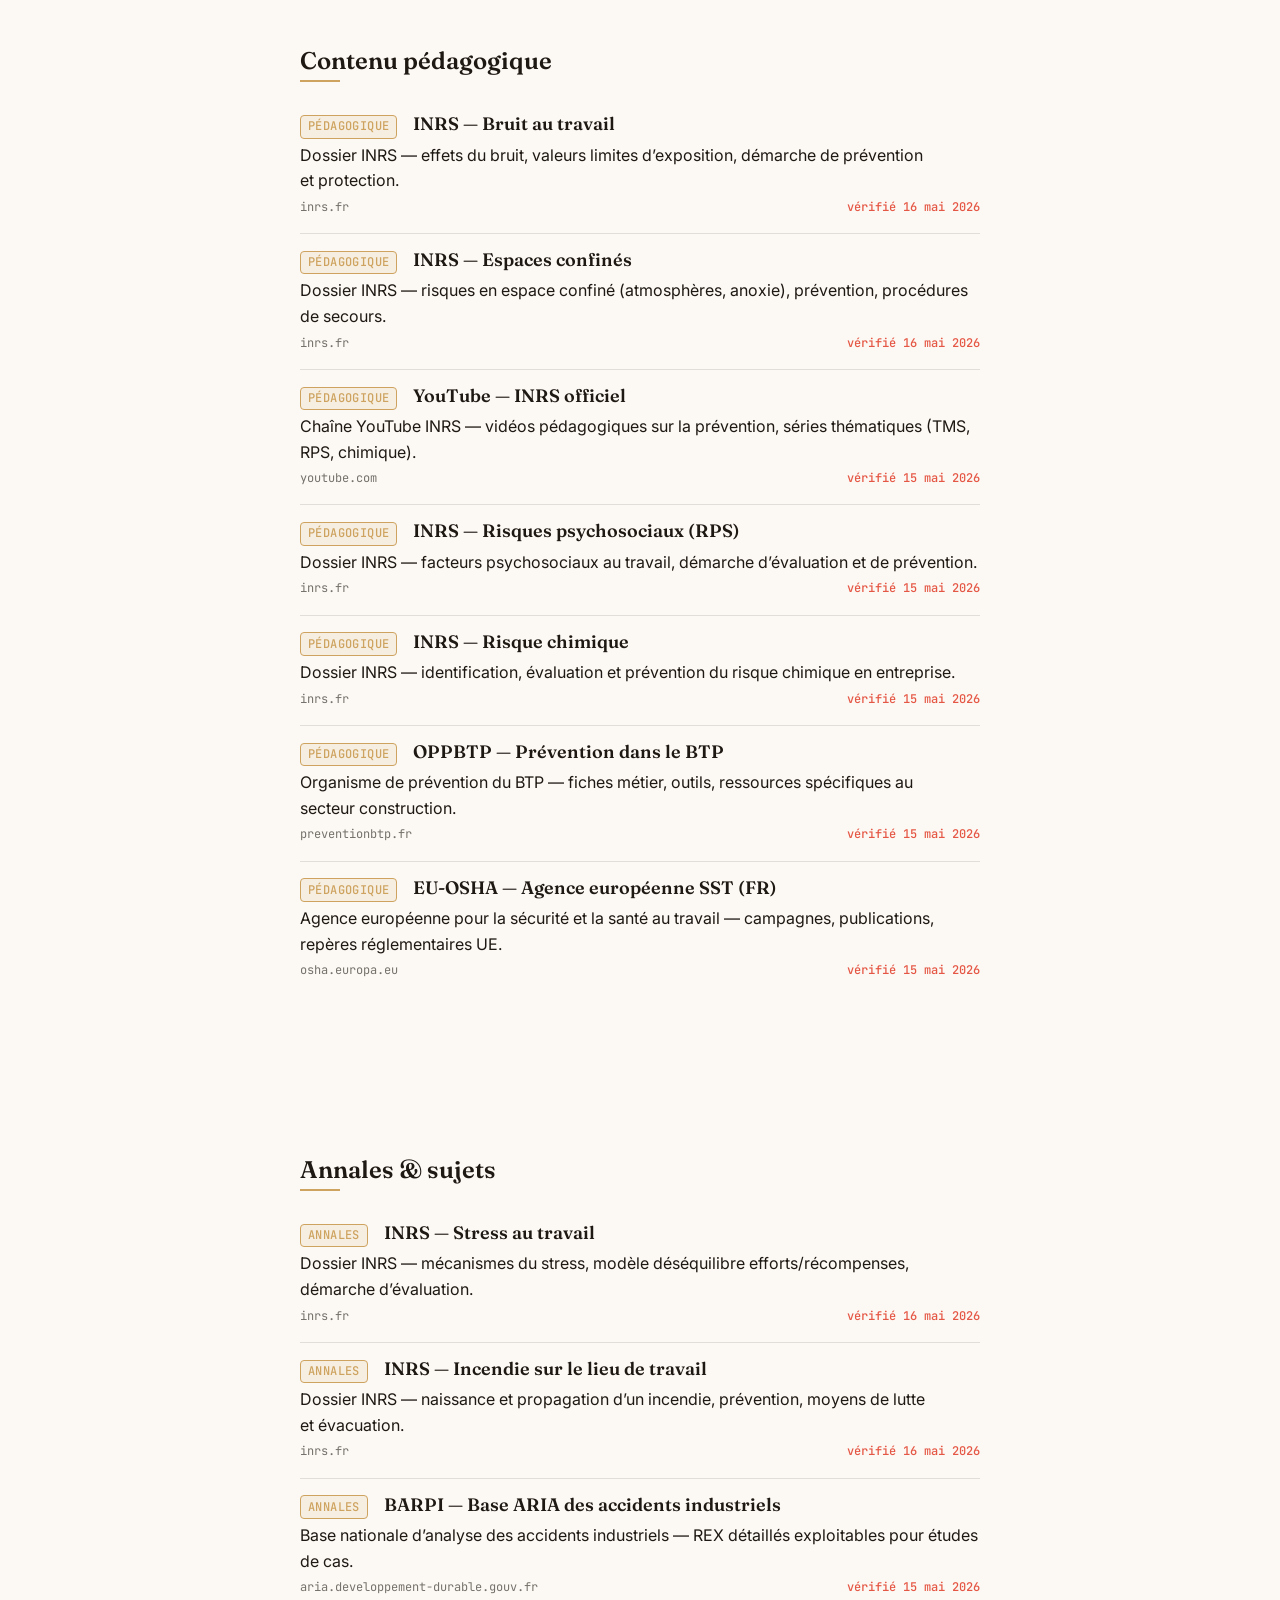
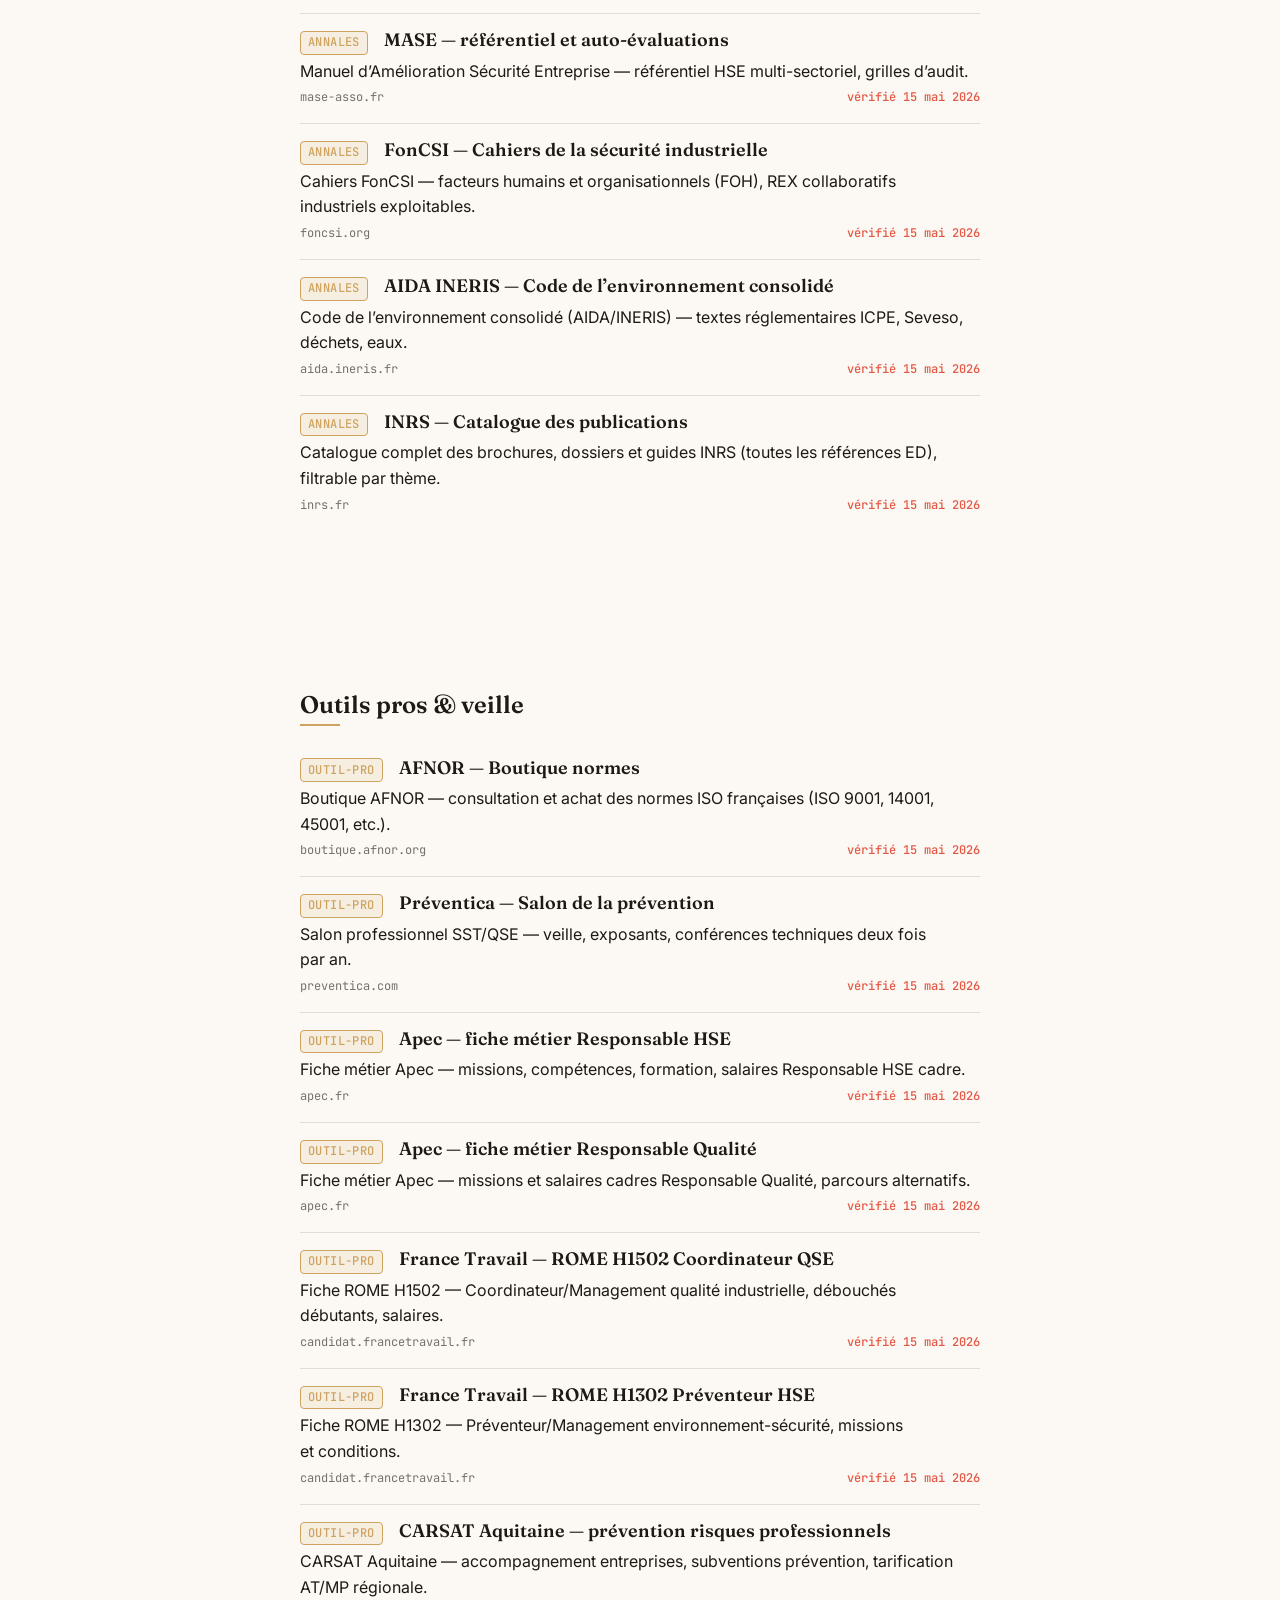
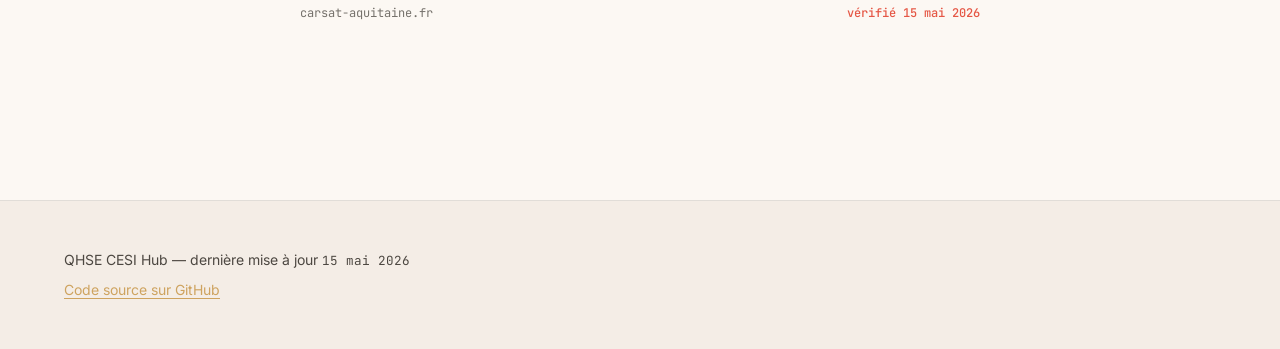
==== commit 3ace8b39: "🔴 Phase 3 fix #2: replace 13 soft-404/SPA/blocked Biblio URLs Owner owner-verify (real browser) caug" ====
--- a/qhse-cesi/index.html
+++ b/qhse-cesi/index.html
@@ -859,23 +859,23 @@
       const BIBLIO = [
         { id:'officiel-rncp-41446', title:'Fiche RNCP 41446 — Bachelor QHSE', url:'https://www.francecompetences.fr/recherche/rncp/41446/', description:'Fiche officielle France Compétences — blocs de compétences, niveau, certificateur, date de validité.', category:'officiel', source_type:'officiel', tags:['RNCP','fiche','officiel','francecompetences'], priority:1, lastChecked:'2026-05-15', archive_url:'https://web.archive.org/web/*/https://www.francecompetences.fr/recherche/rncp/41446/' },
         { id:'officiel-cesi-bordeaux-qse', title:'CESI Bordeaux — formations QSE en alternance', url:'https://bordeaux.cesi.fr/formations-alternance-qse/', description:'Catalogue CESI campus Bordeaux — Bachelor QHSE, rythme alternance, contenu de la formation.', category:'officiel', source_type:'officiel', tags:['CESI','Bordeaux','catalogue','alternance'], priority:1, lastChecked:'2026-05-15', archive_url:'https://web.archive.org/web/20260211102433/https://bordeaux.cesi.fr/formations-alternance-qse/' },
-        { id:'officiel-travail-emploi-duerp', title:'Ministère du Travail — Le DUERP expliqué', url:'https://travail-emploi.gouv.fr/sante-au-travail/prevention-des-risques-pour-la-sante-au-travail/article/le-document-unique-d-evaluation-des-risques-professionnels-duerp', description:'Article du Ministère du Travail sur le DUERP — obligation, contenu, mise à jour, méthode (référence R4121-1).', category:'officiel', source_type:'officiel', tags:['Ministère-Travail','DUERP','obligation','R4121-1'], priority:1, lastChecked:'2026-05-15' },
-        { id:'officiel-travail-emploi-pgp', title:'Ministère du Travail — Principes généraux de prévention', url:'https://travail-emploi.gouv.fr/sante-au-travail/prevention-des-risques-pour-la-sante-au-travail/article/les-principes-generaux-de-prevention', description:'Les 9 principes généraux de prévention (L4121-2) expliqués : éviter, évaluer, combattre à la source, adapter…', category:'officiel', source_type:'officiel', tags:['Ministère-Travail','prévention','L4121-2','9-principes'], priority:1, lastChecked:'2026-05-15' },
-        { id:'officiel-inrs-ed6322-duerp', title:'INRS ED 6322 — Le DUERP en pratique', url:'https://www.inrs.fr/media.html?refINRS=ED%206322', description:'Brochure INRS détaillant la démarche d’évaluation des risques et la rédaction du DUERP.', category:'officiel', source_type:'officiel', tags:['INRS','ED6322','DUERP','méthode'], priority:1, lastChecked:'2026-05-15', archive_url:'https://web.archive.org/web/20251208170229/https://www.inrs.fr/media.html?refINRS=ED%206322' },
+        { id:'officiel-service-public-duerp', title:'Service-Public — Le DUERP', url:'https://entreprendre.service-public.fr/vosdroits/F35360', description:'Fiche officielle Service-Public — qu’est-ce que le DUERP, obligation, contenu, mise à jour (R4121-1).', category:'officiel', source_type:'officiel', tags:['Service-Public','DUERP','obligation','R4121-1'], priority:1, lastChecked:'2026-05-16' },
+        { id:'officiel-service-public-obligations', title:'Service-Public — Obligations SST de l’employeur', url:'https://www.service-public.fr/particuliers/vosdroits/F2210', description:'Fiche officielle — obligations de sécurité et de prévention de l’employeur (principes généraux, L4121).', category:'officiel', source_type:'officiel', tags:['Service-Public','prévention','L4121','employeur'], priority:1, lastChecked:'2026-05-16' },
+        { id:'officiel-inrs-evaluation-risques', title:'INRS — Évaluation des risques professionnels', url:'https://www.inrs.fr/demarche/evaluation-risques-professionnels/ce-qu-il-faut-retenir.html', description:'Dossier INRS — démarche d’évaluation des risques, du repérage des dangers au DUERP et au plan d’action.', category:'officiel', source_type:'officiel', tags:['INRS','évaluation-risques','DUERP','démarche'], priority:1, lastChecked:'2026-05-16' },
         { id:'officiel-inrs-tms', title:'INRS — Troubles musculo-squelettiques (TMS)', url:'https://www.inrs.fr/risques/tms-troubles-musculosquelettiques/ce-qu-il-faut-retenir.html', description:'Dossier INRS sur les TMS — définitions, facteurs de risque, démarche de prévention.', category:'officiel', source_type:'officiel', tags:['INRS','TMS','prévention','dossier'], priority:2, lastChecked:'2026-05-15' },
         { id:'officiel-inrs-risque-routier', title:'INRS — Risque routier professionnel', url:'https://www.inrs.fr/risques/routiers/ce-qu-il-faut-retenir.html', description:'Dossier INRS — exposition routière en mission ou trajet, prévention et plan de prévention routier.', category:'officiel', source_type:'officiel', tags:['INRS','routier','PPRR','dossier'], priority:2, lastChecked:'2026-05-15' },
 
-        { id:'communaute-reddit-cesi', title:'r/cesi — communauté étudiants CESI', url:'https://www.reddit.com/r/cesi/', description:'Subreddit officieux des étudiants CESI — questions, retours, échanges sur la vie en école.', category:'communaute', source_type:'communauté', tags:['reddit','communauté','étudiants','CESI'], priority:2, lastChecked:'2026-05-15', note:'Lire avec recul — témoignages individuels, non vérifiés.' },
+        { id:'communaute-inrs-actualites', title:'INRS — Actualités santé & sécurité', url:'https://www.inrs.fr/actualites.html', description:'Fil d’actualités INRS — nouvelles brochures, études, campagnes, évolutions réglementaires SST.', category:'communaute', source_type:'communauté', tags:['INRS','actualités','veille','SST'], priority:2, lastChecked:'2026-05-16', note:'Lire avec recul — veille institutionnelle, à recouper avec les sources officielles.' },
         { id:'communaute-cesi-bordeaux-actualites', title:'CESI Bordeaux — actualités campus', url:'https://bordeaux.cesi.fr/actualites/', description:'Fil d’actualités du campus CESI Bordeaux — événements, témoignages d’élèves, projets en cours.', category:'communaute', source_type:'communauté', tags:['CESI','Bordeaux','actualités','témoignages'], priority:2, lastChecked:'2026-05-15', note:'Lire avec recul — communication institutionnelle, ton promotionnel.' },
-        { id:'communaute-linkedin-groupe-qhse', title:'LinkedIn — groupe QHSE', url:'https://www.linkedin.com/groups/QHSE', description:'Groupe LinkedIn dédié aux pros QHSE — discussions techniques, offres, retours d’expérience.', category:'communaute', source_type:'communauté', tags:['LinkedIn','groupe','QHSE','pros'], priority:3, lastChecked:'2026-05-15', note:'Lire avec recul — compte LinkedIn et adhésion au groupe requis.' },
-        { id:'communaute-linkedin-cesi-bordeaux', title:'LinkedIn — CESI Campus Bordeaux', url:'https://www.linkedin.com/school/cesi-campus-bordeaux/posts/', description:'Page officielle du campus CESI Bordeaux sur LinkedIn — actualités, événements, témoignages d’alumni.', category:'communaute', source_type:'communauté', tags:['LinkedIn','CESI','Bordeaux','officiel'], priority:2, lastChecked:'2026-05-15', note:'Lire avec recul — communication institutionnelle, ton promotionnel.' },
-        { id:'communaute-youtube-cesi-channel', title:'YouTube — CESI École d’ingénieurs', url:'https://www.youtube.com/channel/UCq6Ueh6QEYC1ApsZl7HKEhg', description:'Chaîne YouTube officielle CESI — vidéos institutionnelles, témoignages d’élèves et d’anciens, présentations.', category:'communaute', source_type:'communauté', tags:['YouTube','CESI','vidéo','témoignages'], priority:3, lastChecked:'2026-05-15', note:'Lire avec recul — chaîne officielle, contenu promotionnel.' },
-        { id:'communaute-anact-qvt', title:'ANACT — Qualité de vie au travail', url:'https://www.anact.fr/qualite-vie-travail', description:'Agence Nationale Amélioration Conditions Travail — dossier QVT avec témoignages d’entreprises.', category:'communaute', source_type:'communauté', tags:['ANACT','QVT','témoignages','entreprises'], priority:2, lastChecked:'2026-05-15', note:'Lire avec recul — agence paritaire, communication institutionnelle.' },
-        { id:'communaute-anact-themes', title:'ANACT — Thèmes RH et prévention', url:'https://www.anact.fr/themes', description:'Catalogue thématique ANACT — prévention, organisation, dialogue social, chaque thème porte des retours terrain.', category:'communaute', source_type:'communauté', tags:['ANACT','thèmes','prévention','RH'], priority:3, lastChecked:'2026-05-15', note:'Lire avec recul — agence paritaire, contenu institutionnel.' },
+        { id:'communaute-napo-films', title:'NAPO — films de prévention (EU-OSHA)', url:'https://www.napofilm.net/fr', description:'Série de films d’animation EU-OSHA sur la sécurité au travail — sans paroles, mémorables, par thème.', category:'communaute', source_type:'communauté', tags:['NAPO','EU-OSHA','films','pédagogie'], priority:3, lastChecked:'2026-05-16', note:'Lire avec recul — vulgarisation grand public, à compléter par les sources techniques.' },
+        { id:'communaute-ameli-sante-travail', title:'ameli.fr — Santé au travail (entreprise)', url:'https://www.ameli.fr/entreprise/sante-travail', description:'Espace Assurance Maladie entreprises — obligations, services prévention, tarification AT/MP, accompagnement.', category:'communaute', source_type:'communauté', tags:['ameli','AT-MP','prévention','entreprise'], priority:2, lastChecked:'2026-05-16', note:'Lire avec recul — orienté employeur/assurance, complémentaire aux dossiers techniques INRS.' },
+        { id:'communaute-fun-mooc', title:'FUN-MOOC — plateforme de cours en ligne', url:'https://www.fun-mooc.fr/fr/', description:'Plateforme nationale de MOOCs — cours gratuits, certains en santé-sécurité, qualité, environnement.', category:'communaute', source_type:'communauté', tags:['FUN-MOOC','formation','en-ligne','apprentissage'], priority:3, lastChecked:'2026-05-16', note:'Lire avec recul — offre variable, vérifier la date et l’organisme de chaque cours.' },
+        { id:'communaute-euosha-themes', title:'EU-OSHA — Thèmes santé & sécurité', url:'https://osha.europa.eu/fr/themes', description:'Agence européenne SST — dossiers thématiques (TMS, RPS, substances dangereuses, secteurs) en français.', category:'communaute', source_type:'communauté', tags:['EU-OSHA','thèmes','Europe','SST'], priority:2, lastChecked:'2026-05-16', note:'Lire avec recul — cadre européen, à articuler avec la réglementation française.' },
+        { id:'communaute-inrs-formations', title:'INRS — Formations habilitées', url:'https://www.inrs.fr/services/formation/demultiplication.html', description:'Dispositifs de formation INRS confiés à des organismes habilités (SST, PRAP, etc.) — repère pour se former.', category:'communaute', source_type:'communauté', tags:['INRS','formation','SST','habilitation'], priority:3, lastChecked:'2026-05-16', note:'Lire avec recul — orienté dispositifs de formation, vérifier l’organisme local.' },
 
         { id:'pedago-inrs-youtube', title:'YouTube — INRS officiel', url:'https://www.youtube.com/@inrsfrance', description:'Chaîne YouTube INRS — vidéos pédagogiques sur la prévention, séries thématiques (TMS, RPS, chimique).', category:'pedago', source_type:'pédagogique', tags:['INRS','YouTube','pédagogie','vidéo'], priority:1, lastChecked:'2026-05-15' },
-        { id:'pedago-travail-emploi-rps', title:'Ministère du Travail — Les risques psychosociaux (RPS)', url:'https://travail-emploi.gouv.fr/sante-au-travail/prevention-des-risques-pour-la-sante-au-travail/article/les-risques-psychosociaux', description:'Article Ministère sur les RPS — définitions, facteurs, démarche de prévention en entreprise.', category:'pedago', source_type:'pédagogique', tags:['Ministère-Travail','RPS','psychosocial','prévention'], priority:1, lastChecked:'2026-05-15' },
-        { id:'pedago-inrs-ed6098', title:'INRS ED 6098 — Travailler en espace confiné', url:'https://www.inrs.fr/media.html?refINRS=ED%206098', description:'Brochure INRS — repères pour la prévention des risques liés aux espaces confinés (atmosphères, secours).', category:'pedago', source_type:'pédagogique', tags:['INRS','ED6098','espaces-confinés','prévention'], priority:2, lastChecked:'2026-05-15' },
+        { id:'pedago-inrs-bruit', title:'INRS — Bruit au travail', url:'https://www.inrs.fr/risques/bruit/ce-qu-il-faut-retenir.html', description:'Dossier INRS — effets du bruit, valeurs limites d’exposition, démarche de prévention et protection.', category:'pedago', source_type:'pédagogique', tags:['INRS','bruit','exposition','prévention'], priority:1, lastChecked:'2026-05-16' },
+        { id:'pedago-inrs-espaces-confines', title:'INRS — Espaces confinés', url:'https://www.inrs.fr/risques/espaces-confines/ce-qu-il-faut-retenir.html', description:'Dossier INRS — risques en espace confiné (atmosphères, anoxie), prévention, procédures de secours.', category:'pedago', source_type:'pédagogique', tags:['INRS','espaces-confinés','atmosphère','prévention'], priority:2, lastChecked:'2026-05-16' },
         { id:'pedago-inrs-rps', title:'INRS — Risques psychosociaux (RPS)', url:'https://www.inrs.fr/risques/psychosociaux/ce-qu-il-faut-retenir.html', description:'Dossier INRS — facteurs psychosociaux au travail, démarche d’évaluation et de prévention.', category:'pedago', source_type:'pédagogique', tags:['INRS','RPS','psychosocial','prévention'], priority:1, lastChecked:'2026-05-15' },
         { id:'pedago-inrs-risque-chimique', title:'INRS — Risque chimique', url:'https://www.inrs.fr/risques/chimiques/ce-qu-il-faut-retenir.html', description:'Dossier INRS — identification, évaluation et prévention du risque chimique en entreprise.', category:'pedago', source_type:'pédagogique', tags:['INRS','chimique','CMR','prévention'], priority:2, lastChecked:'2026-05-15' },
         { id:'pedago-oppbtp', title:'OPPBTP — Prévention dans le BTP', url:'https://www.preventionbtp.fr/', description:'Organisme de prévention du BTP — fiches métier, outils, ressources spécifiques au secteur construction.', category:'pedago', source_type:'pédagogique', tags:['OPPBTP','BTP','construction','prévention'], priority:2, lastChecked:'2026-05-15' },
@@ -886,8 +886,8 @@
         { id:'annales-foncsi-cahiers', title:'FonCSI — Cahiers de la sécurité industrielle', url:'https://www.foncsi.org/fr/publications/cahiers-securite-industrielle', description:'Cahiers FonCSI — facteurs humains et organisationnels (FOH), REX collaboratifs industriels exploitables.', category:'annales', source_type:'annales', tags:['FonCSI','FOH','REX','cahiers'], priority:2, lastChecked:'2026-05-15' },
         { id:'annales-aida-ineris-code-env', title:'AIDA INERIS — Code de l’environnement consolidé', url:'https://aida.ineris.fr/consultation_document/3553', description:'Code de l’environnement consolidé (AIDA/INERIS) — textes réglementaires ICPE, Seveso, déchets, eaux.', category:'annales', source_type:'annales', tags:['AIDA','INERIS','ICPE','Seveso','réglementation'], priority:2, lastChecked:'2026-05-15' },
         { id:'annales-inrs-publications', title:'INRS — Catalogue des publications', url:'https://www.inrs.fr/publications.html', description:'Catalogue complet des brochures, dossiers et guides INRS (toutes les références ED), filtrable par thème.', category:'annales', source_type:'annales', tags:['INRS','catalogue','ED','brochures'], priority:2, lastChecked:'2026-05-15' },
-        { id:'annales-inrs-ed6294-stress', title:'INRS ED 6294 — Stress au travail, l’évaluer', url:'https://www.inrs.fr/media.html?refINRS=ED%206294', description:'Brochure INRS sur l’évaluation du stress au travail — grille de questionnement, démarche, plan d’action.', category:'annales', source_type:'annales', tags:['INRS','ED6294','stress','évaluation'], priority:3, lastChecked:'2026-05-15' },
-        { id:'annales-travail-emploi-risque-routier', title:'Ministère du Travail — Risque routier professionnel', url:'https://travail-emploi.gouv.fr/sante-au-travail/prevention-des-risques-pour-la-sante-au-travail/article/risque-routier', description:'Article Ministère sur le risque routier en mission et trajet — obligations employeur, PPRR, ressources.', category:'annales', source_type:'annales', tags:['Ministère-Travail','routier','PPRR','prévention'], priority:3, lastChecked:'2026-05-15' },
+        { id:'annales-inrs-stress', title:'INRS — Stress au travail', url:'https://www.inrs.fr/risques/stress/ce-qu-il-faut-retenir.html', description:'Dossier INRS — mécanismes du stress, modèle déséquilibre efforts/récompenses, démarche d’évaluation.', category:'annales', source_type:'annales', tags:['INRS','stress','évaluation','RPS'], priority:3, lastChecked:'2026-05-16' },
+        { id:'annales-inrs-incendie', title:'INRS — Incendie sur le lieu de travail', url:'https://www.inrs.fr/risques/incendie-lieu-travail/ce-qu-il-faut-retenir.html', description:'Dossier INRS — naissance et propagation d’un incendie, prévention, moyens de lutte et évacuation.', category:'annales', source_type:'annales', tags:['INRS','incendie','évacuation','prévention'], priority:3, lastChecked:'2026-05-16' },
 
         { id:'pro-afnor-boutique', title:'AFNOR — Boutique normes', url:'https://www.boutique.afnor.org/', description:'Boutique AFNOR — consultation et achat des normes ISO françaises (ISO 9001, 14001, 45001, etc.).', category:'pro', source_type:'outil-pro', tags:['AFNOR','normes','ISO','référentiel'], priority:1, lastChecked:'2026-05-15' },
         { id:'pro-preventica', title:'Préventica — Salon de la prévention', url:'https://www.preventica.com/', description:'Salon professionnel SST/QSE — veille, exposants, conférences techniques deux fois par an.', category:'pro', source_type:'outil-pro', tags:['Préventica','salon','SST','veille'], priority:1, lastChecked:'2026-05-15' },
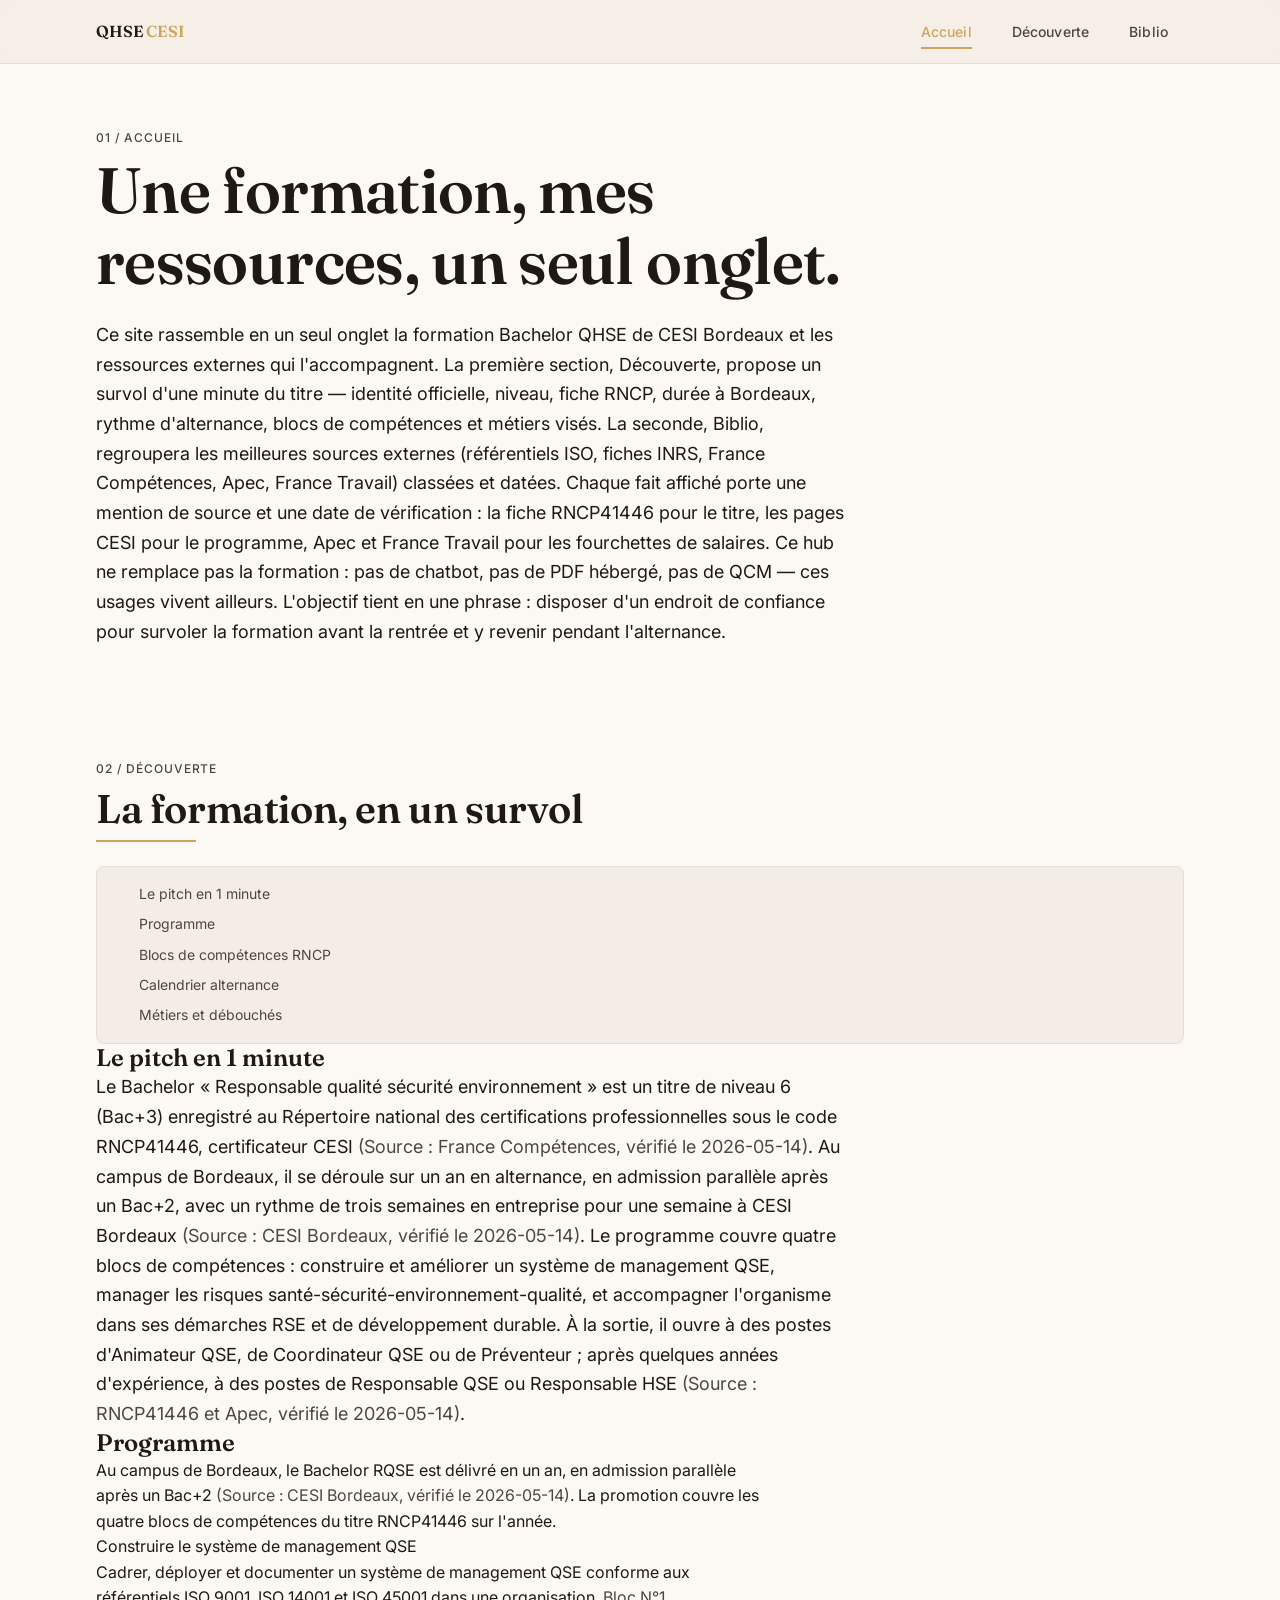
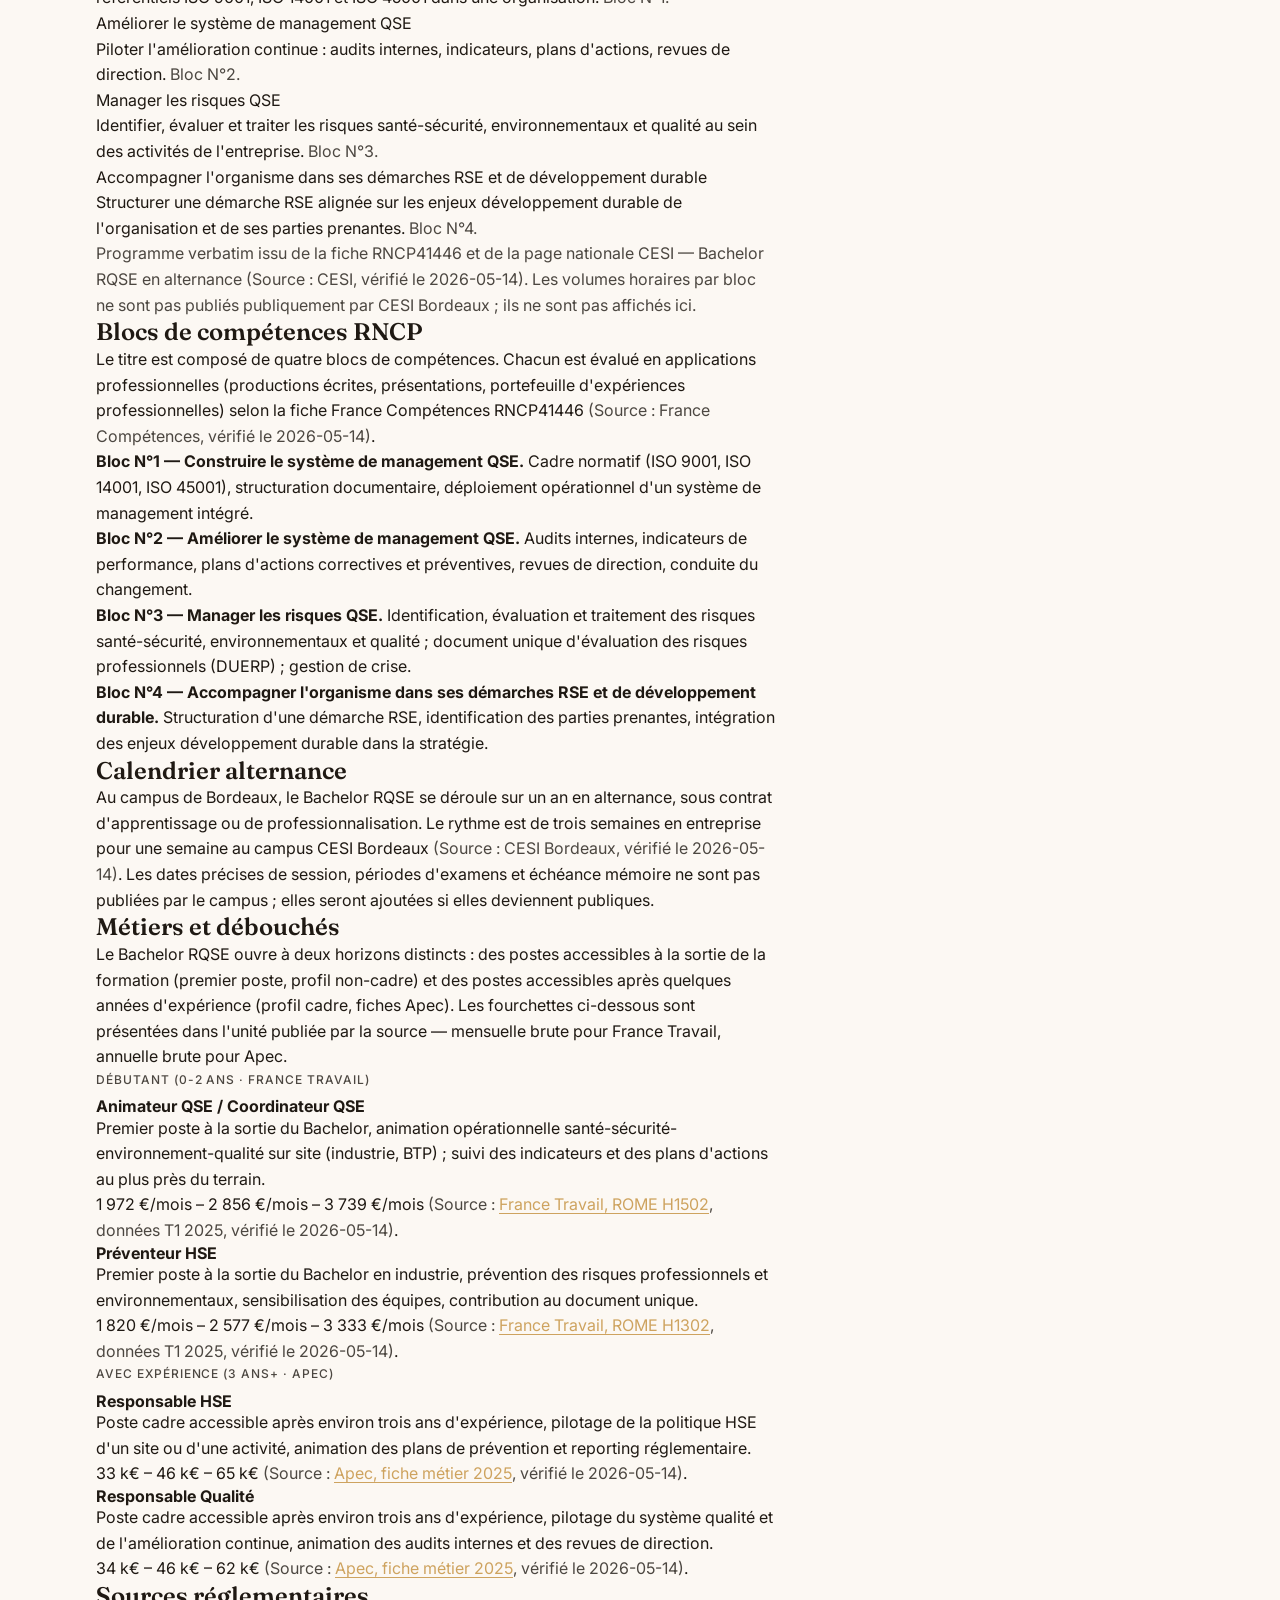
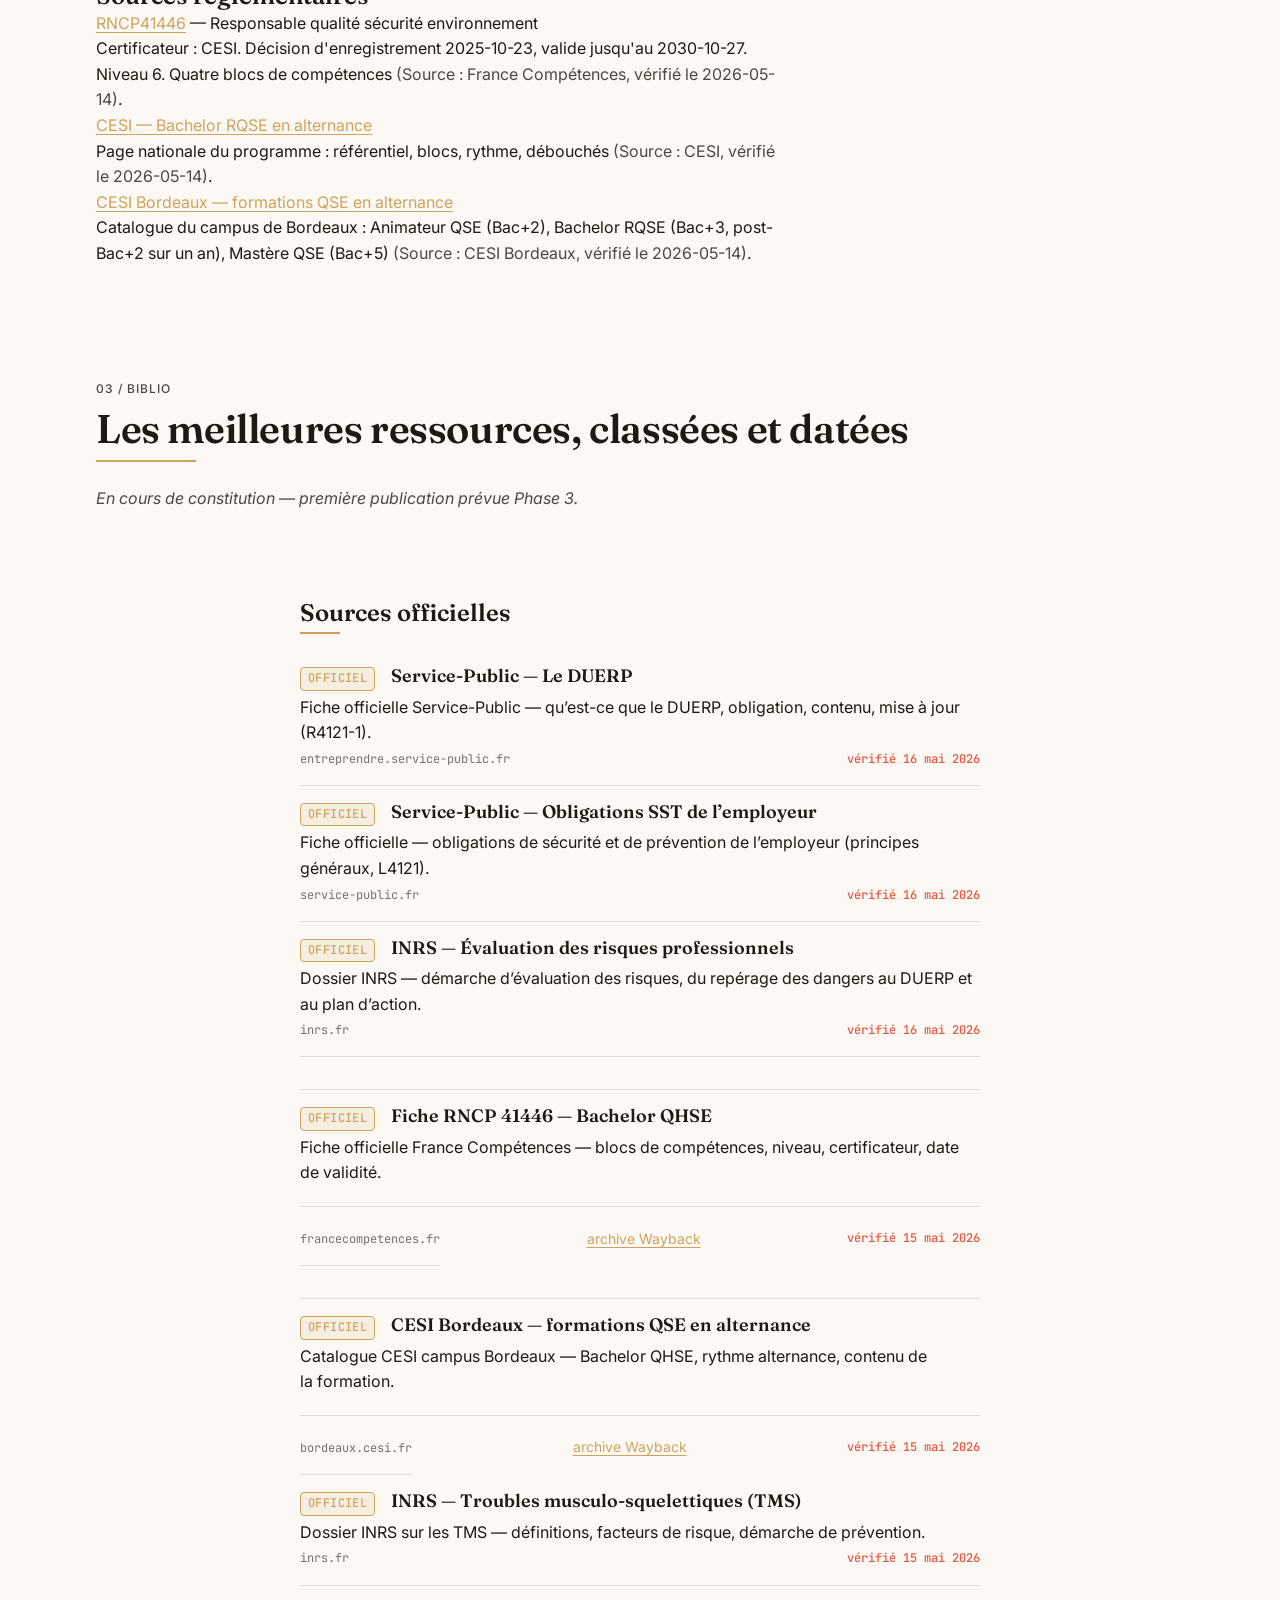
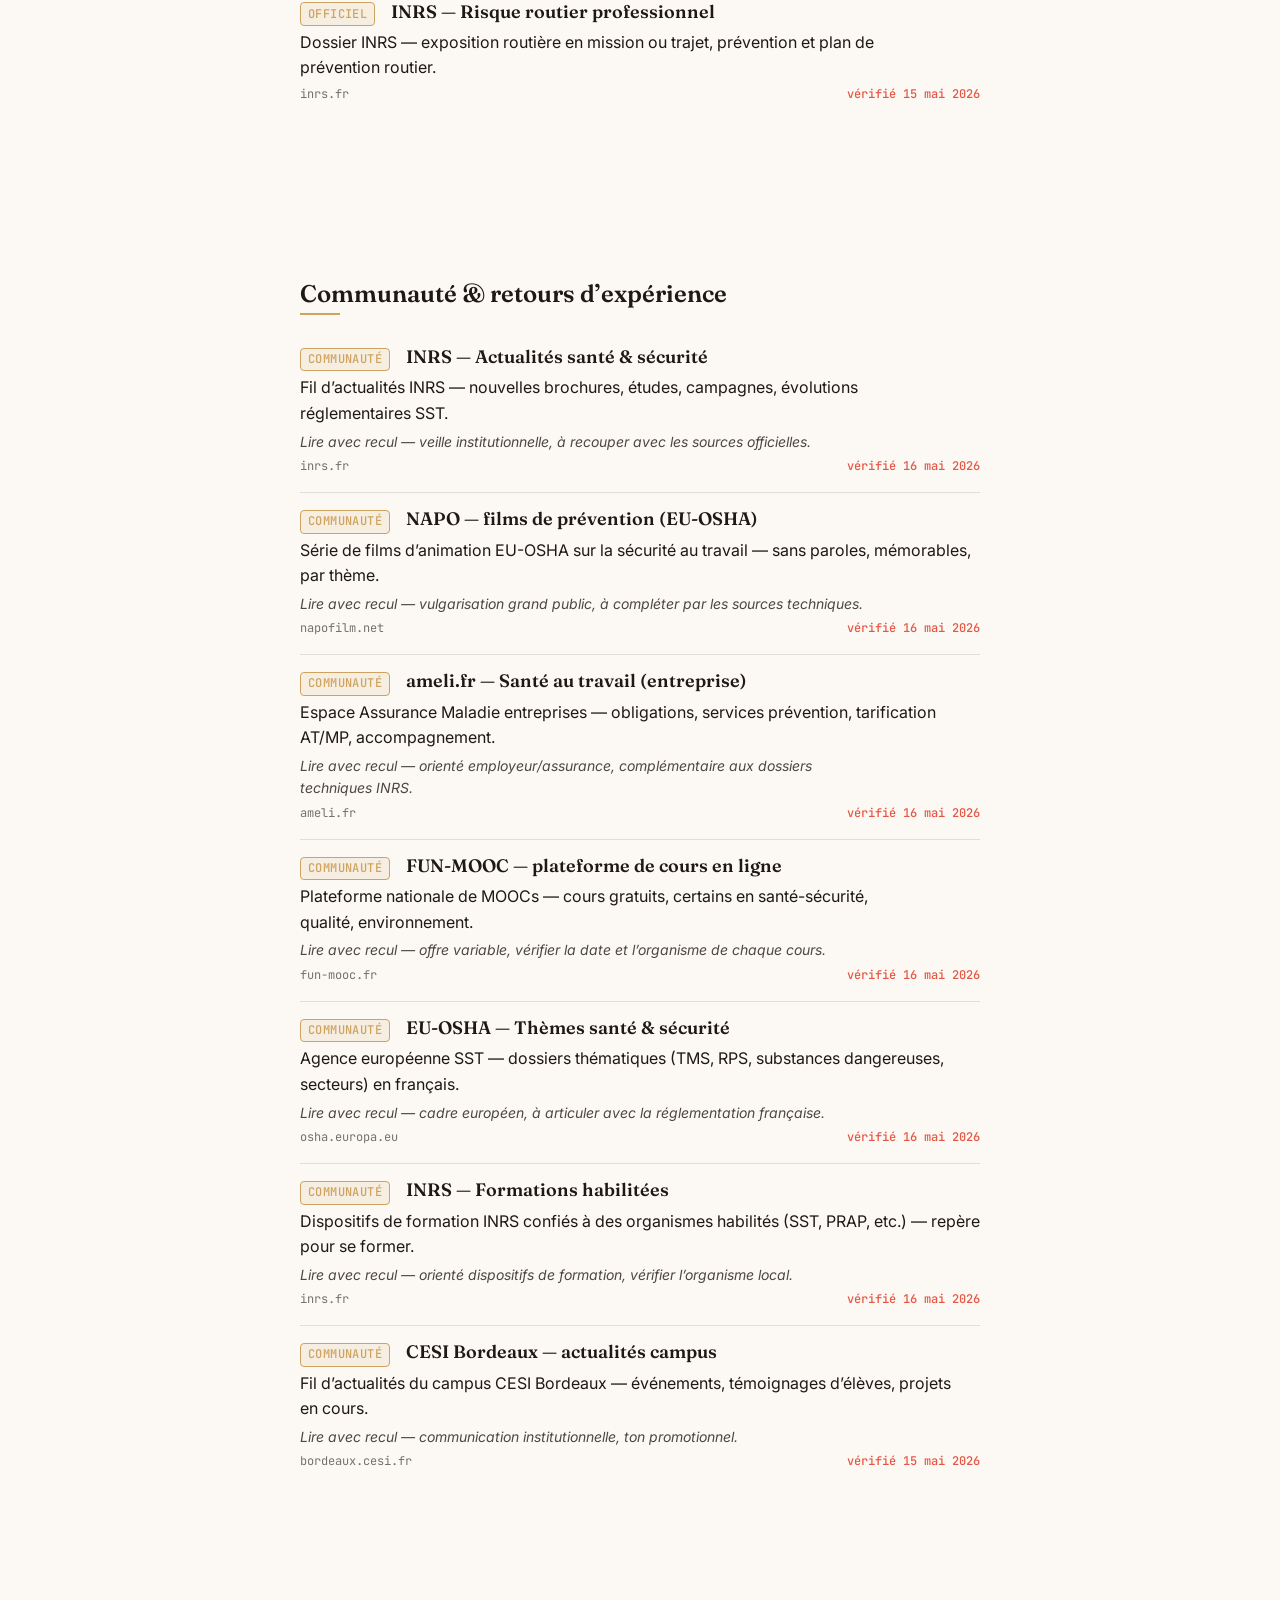
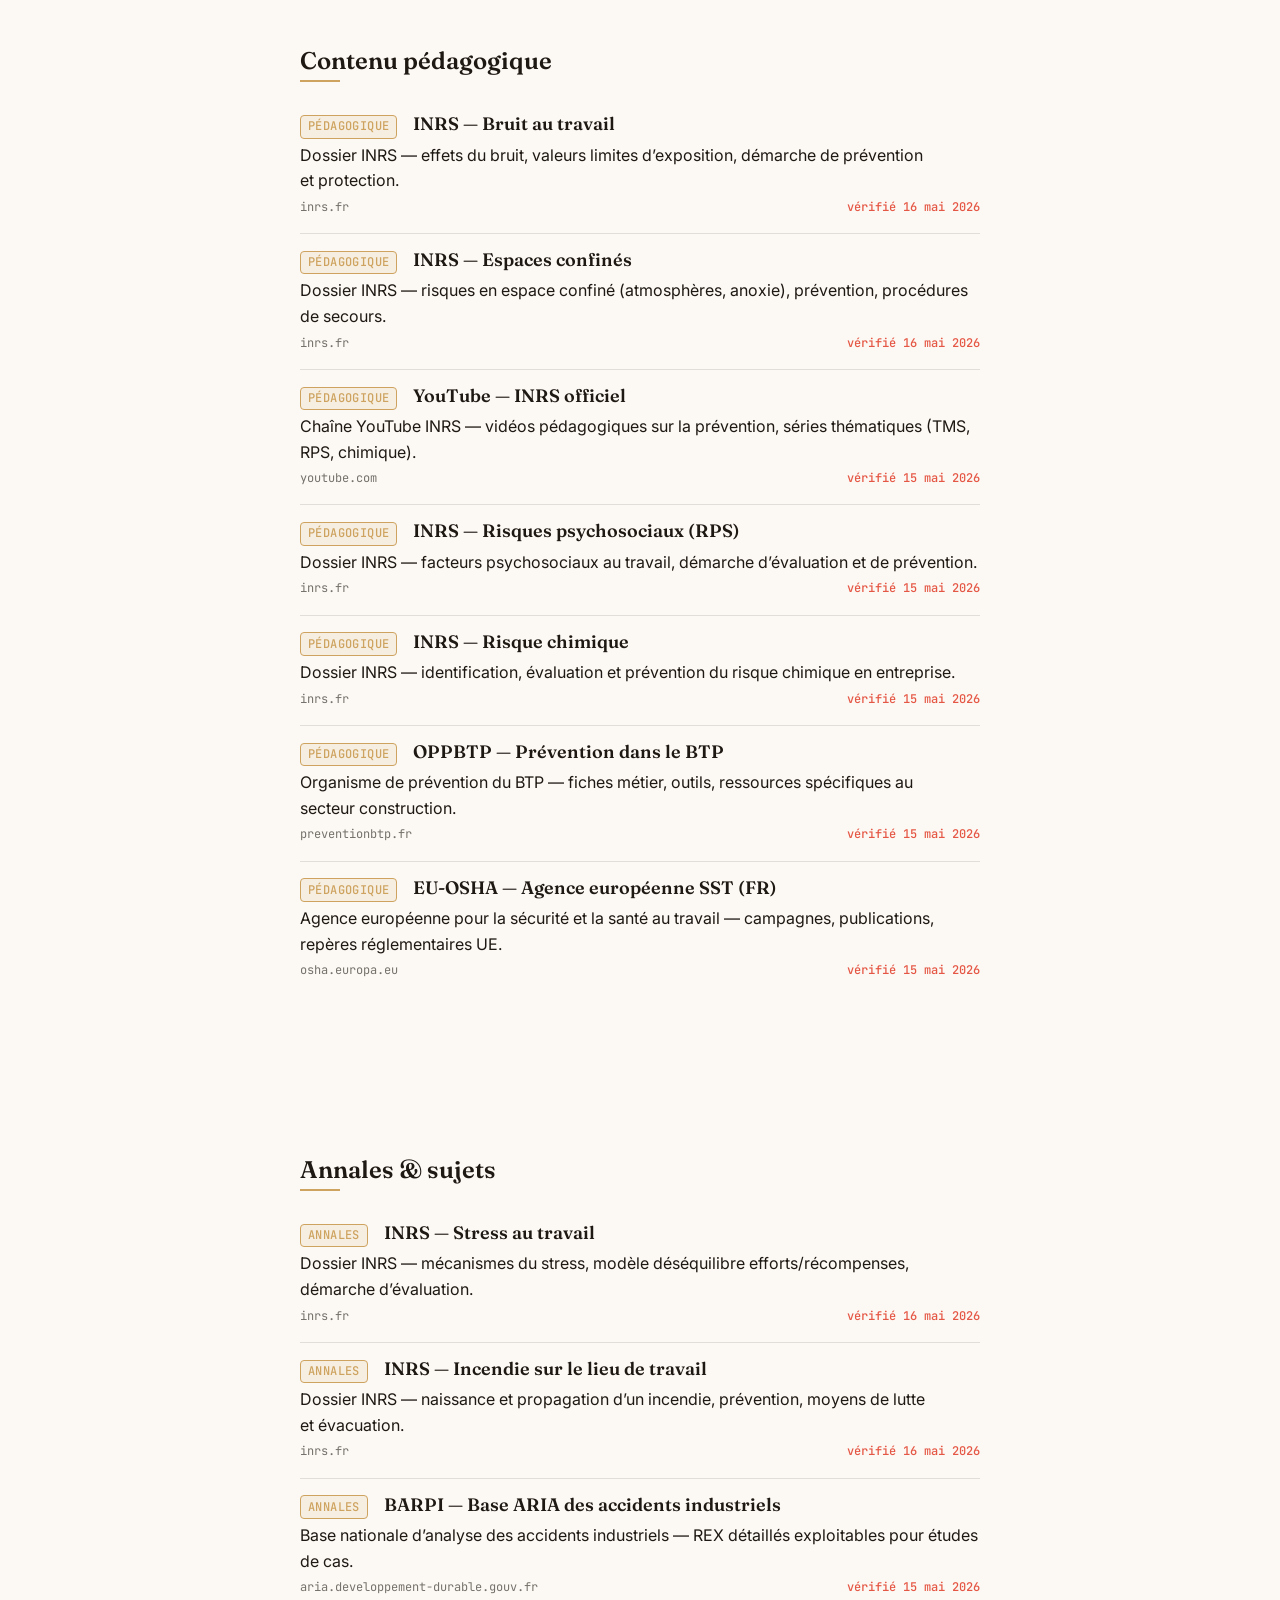
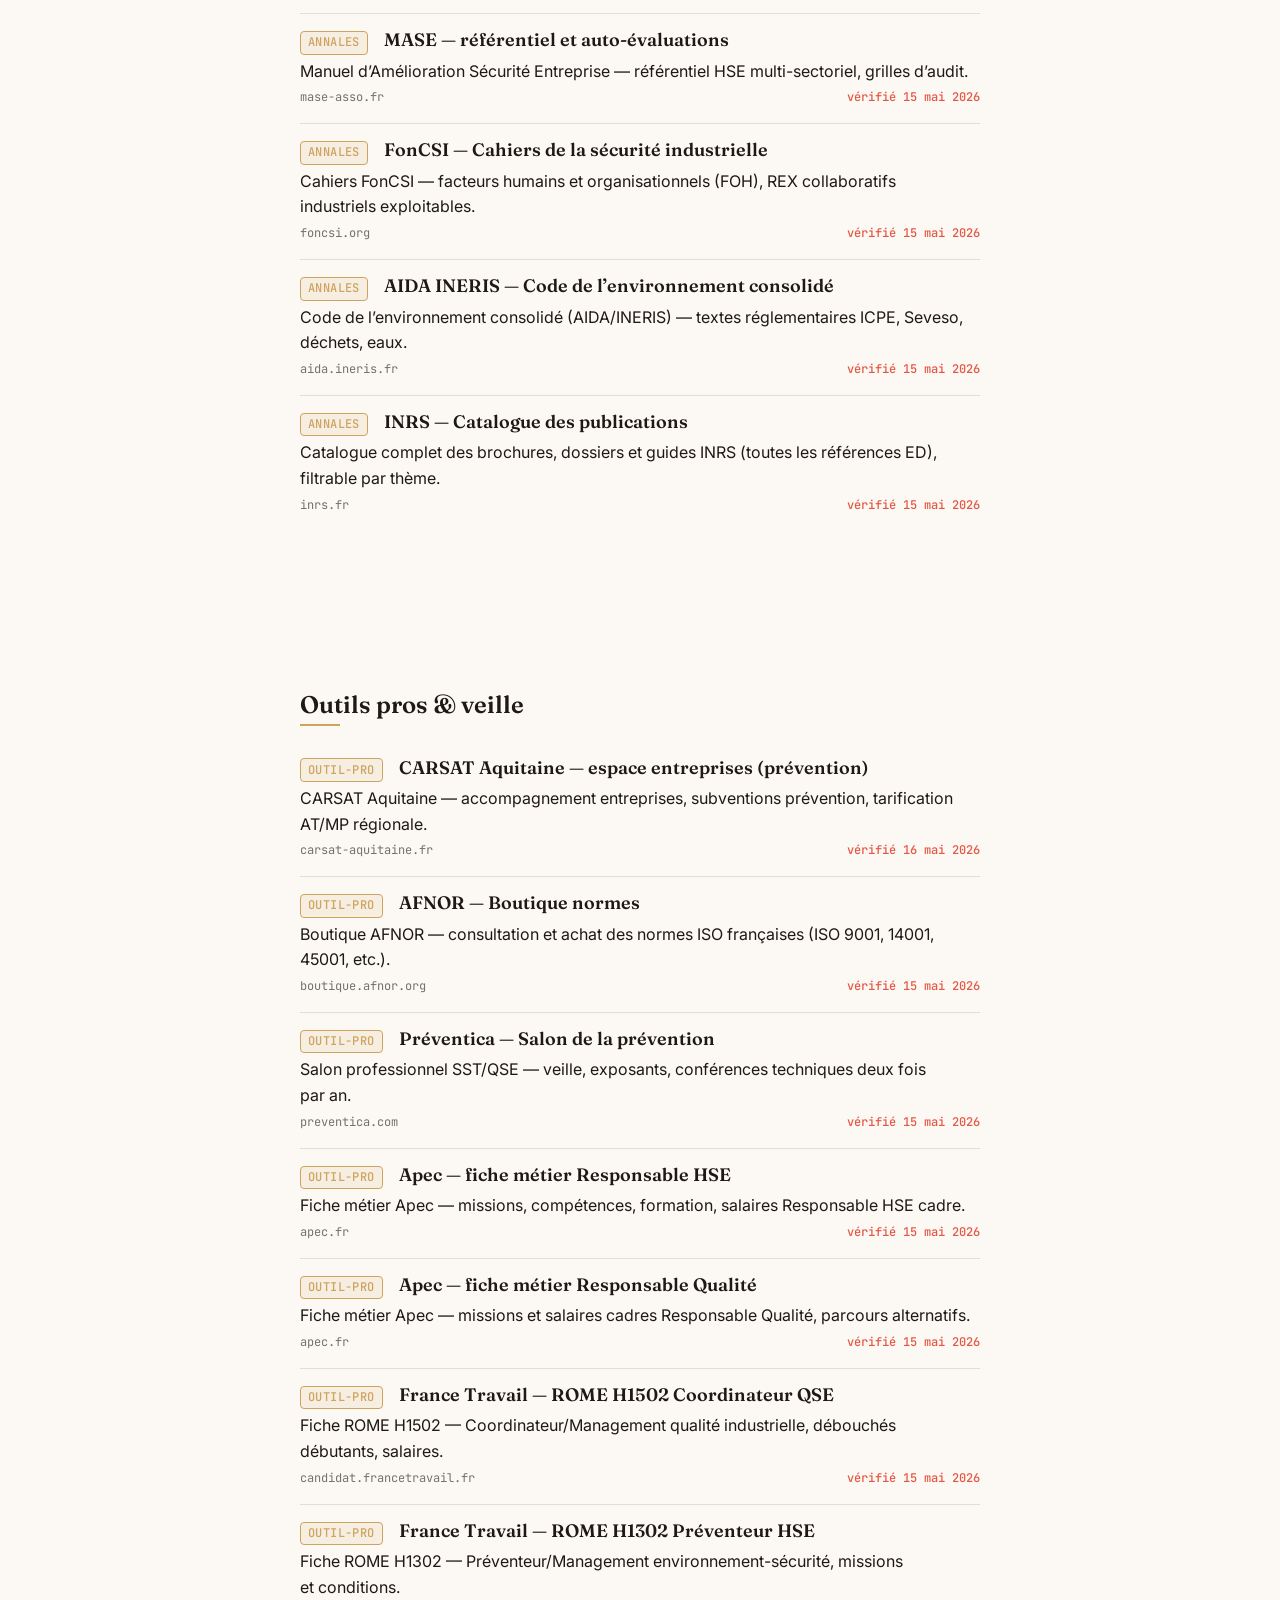
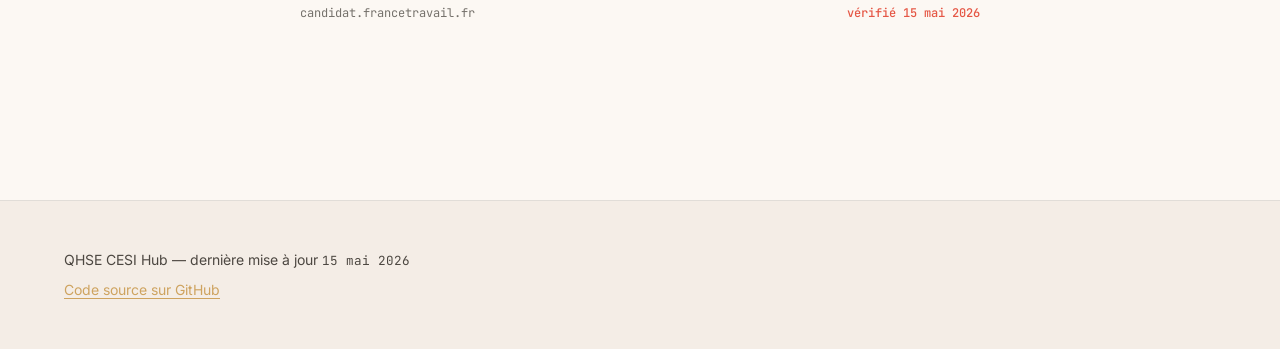
==== commit e8ea7ac9: "🔴 Phase 3 fix #3: replace soft-404 CARSAT Aquitaine deep-link pro-carsat-aquitaine pointed at /home/" ====
--- a/qhse-cesi/index.html
+++ b/qhse-cesi/index.html
@@ -895,7 +895,7 @@
         { id:'pro-apec-responsable-qualite', title:'Apec — fiche métier Responsable Qualité', url:'https://www.apec.fr/tous-nos-metiers/services-techniques/responsable-qualite.html', description:'Fiche métier Apec — missions et salaires cadres Responsable Qualité, parcours alternatifs.', category:'pro', source_type:'outil-pro', tags:['Apec','métier','Qualité','salaire'], priority:1, lastChecked:'2026-05-15' },
         { id:'pro-france-travail-h1502', title:'France Travail — ROME H1502 Coordinateur QSE', url:'https://candidat.francetravail.fr/metierscope/fiche-metier/H1502', description:'Fiche ROME H1502 — Coordinateur/Management qualité industrielle, débouchés débutants, salaires.', category:'pro', source_type:'outil-pro', tags:['France-Travail','ROME','H1502','débutant'], priority:1, lastChecked:'2026-05-15' },
         { id:'pro-france-travail-h1302', title:'France Travail — ROME H1302 Préventeur HSE', url:'https://candidat.francetravail.fr/metierscope/fiche-metier/H1302', description:'Fiche ROME H1302 — Préventeur/Management environnement-sécurité, missions et conditions.', category:'pro', source_type:'outil-pro', tags:['France-Travail','ROME','H1302','prévention'], priority:1, lastChecked:'2026-05-15' },
-        { id:'pro-carsat-aquitaine', title:'CARSAT Aquitaine — prévention risques professionnels', url:'https://www.carsat-aquitaine.fr/home/entreprise/prevenir-vos-risques-professionnels.html', description:'CARSAT Aquitaine — accompagnement entreprises, subventions prévention, tarification AT/MP régionale.', category:'pro', source_type:'outil-pro', tags:['CARSAT','Aquitaine','AT-MP','régional'], priority:2, lastChecked:'2026-05-15' }
+        { id:'pro-carsat-aquitaine', title:'CARSAT Aquitaine — espace entreprises (prévention)', url:'https://www.carsat-aquitaine.fr/home/entreprise.html', description:'CARSAT Aquitaine — accompagnement entreprises, subventions prévention, tarification AT/MP régionale.', category:'pro', source_type:'outil-pro', tags:['CARSAT','Aquitaine','AT-MP','régional'], priority:2, lastChecked:'2026-05-16' }
       ];
 
       const SOURCE_TYPE_LABEL = {
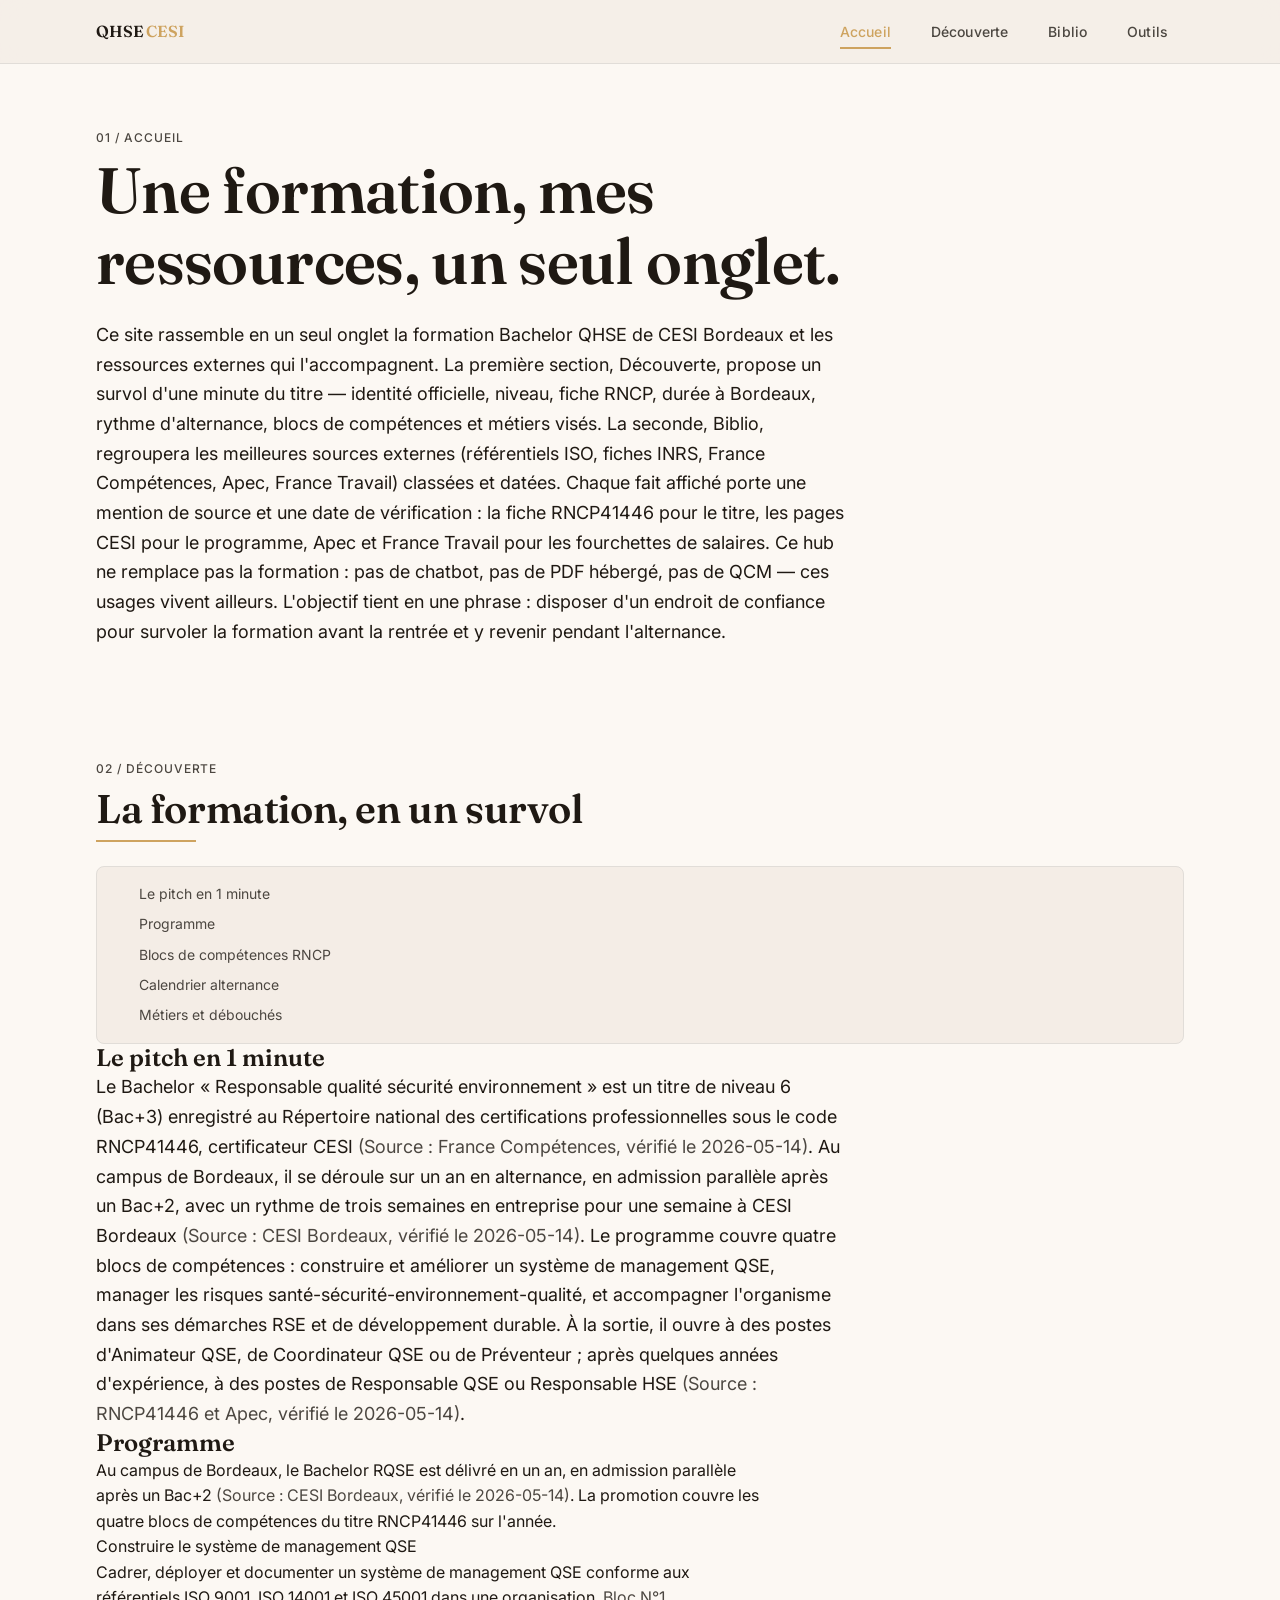
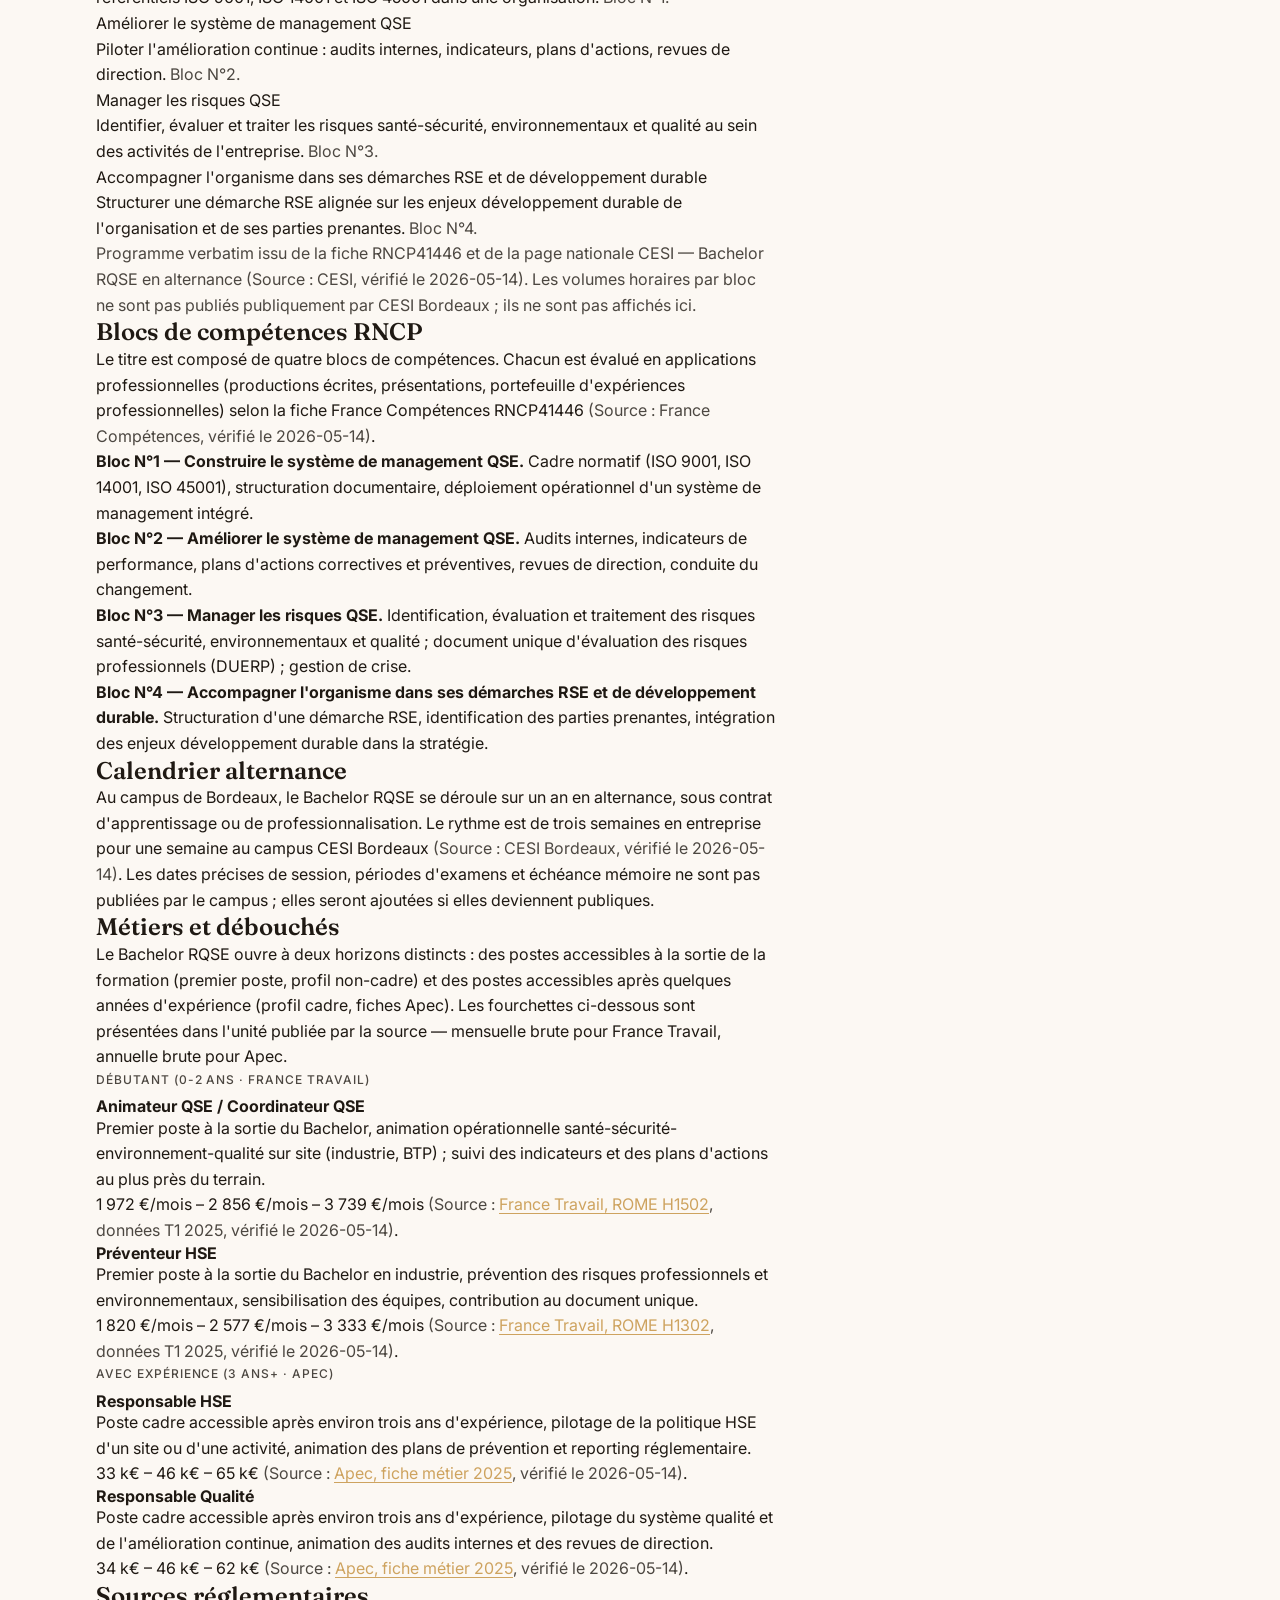
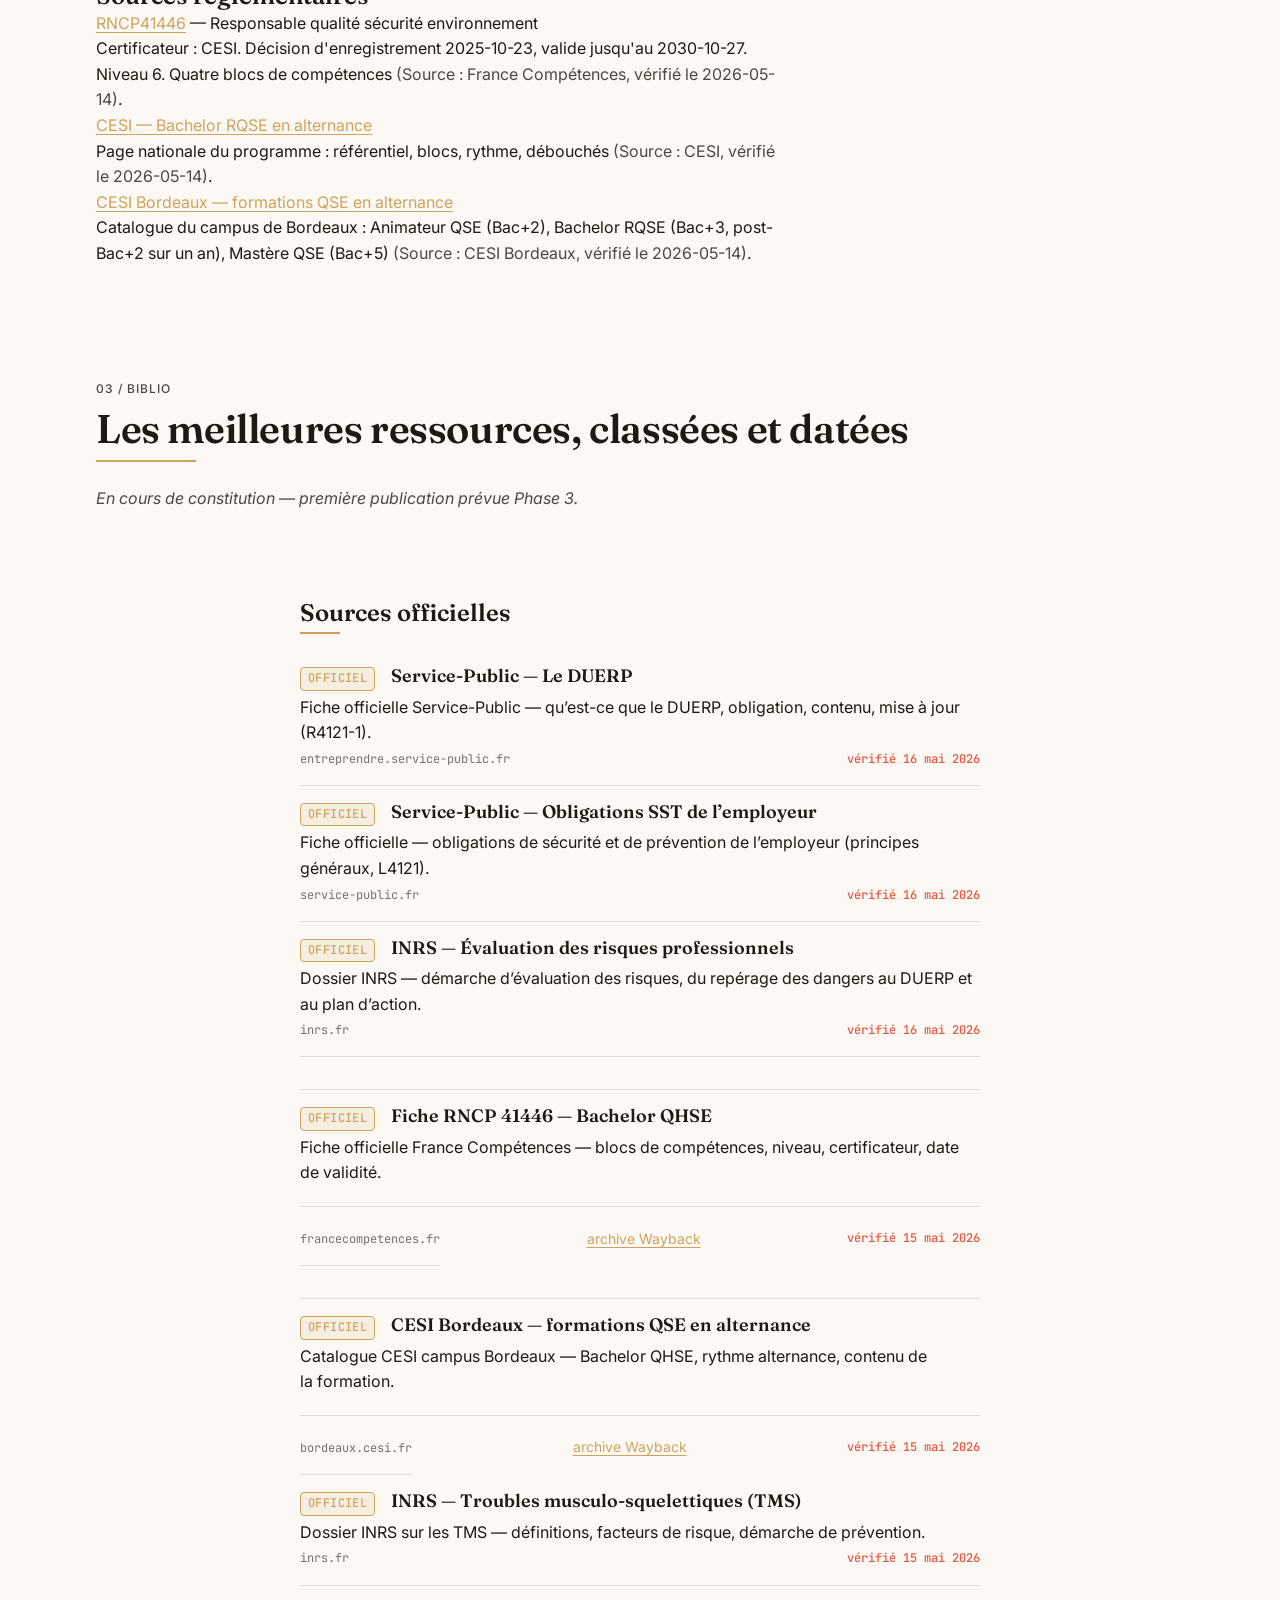
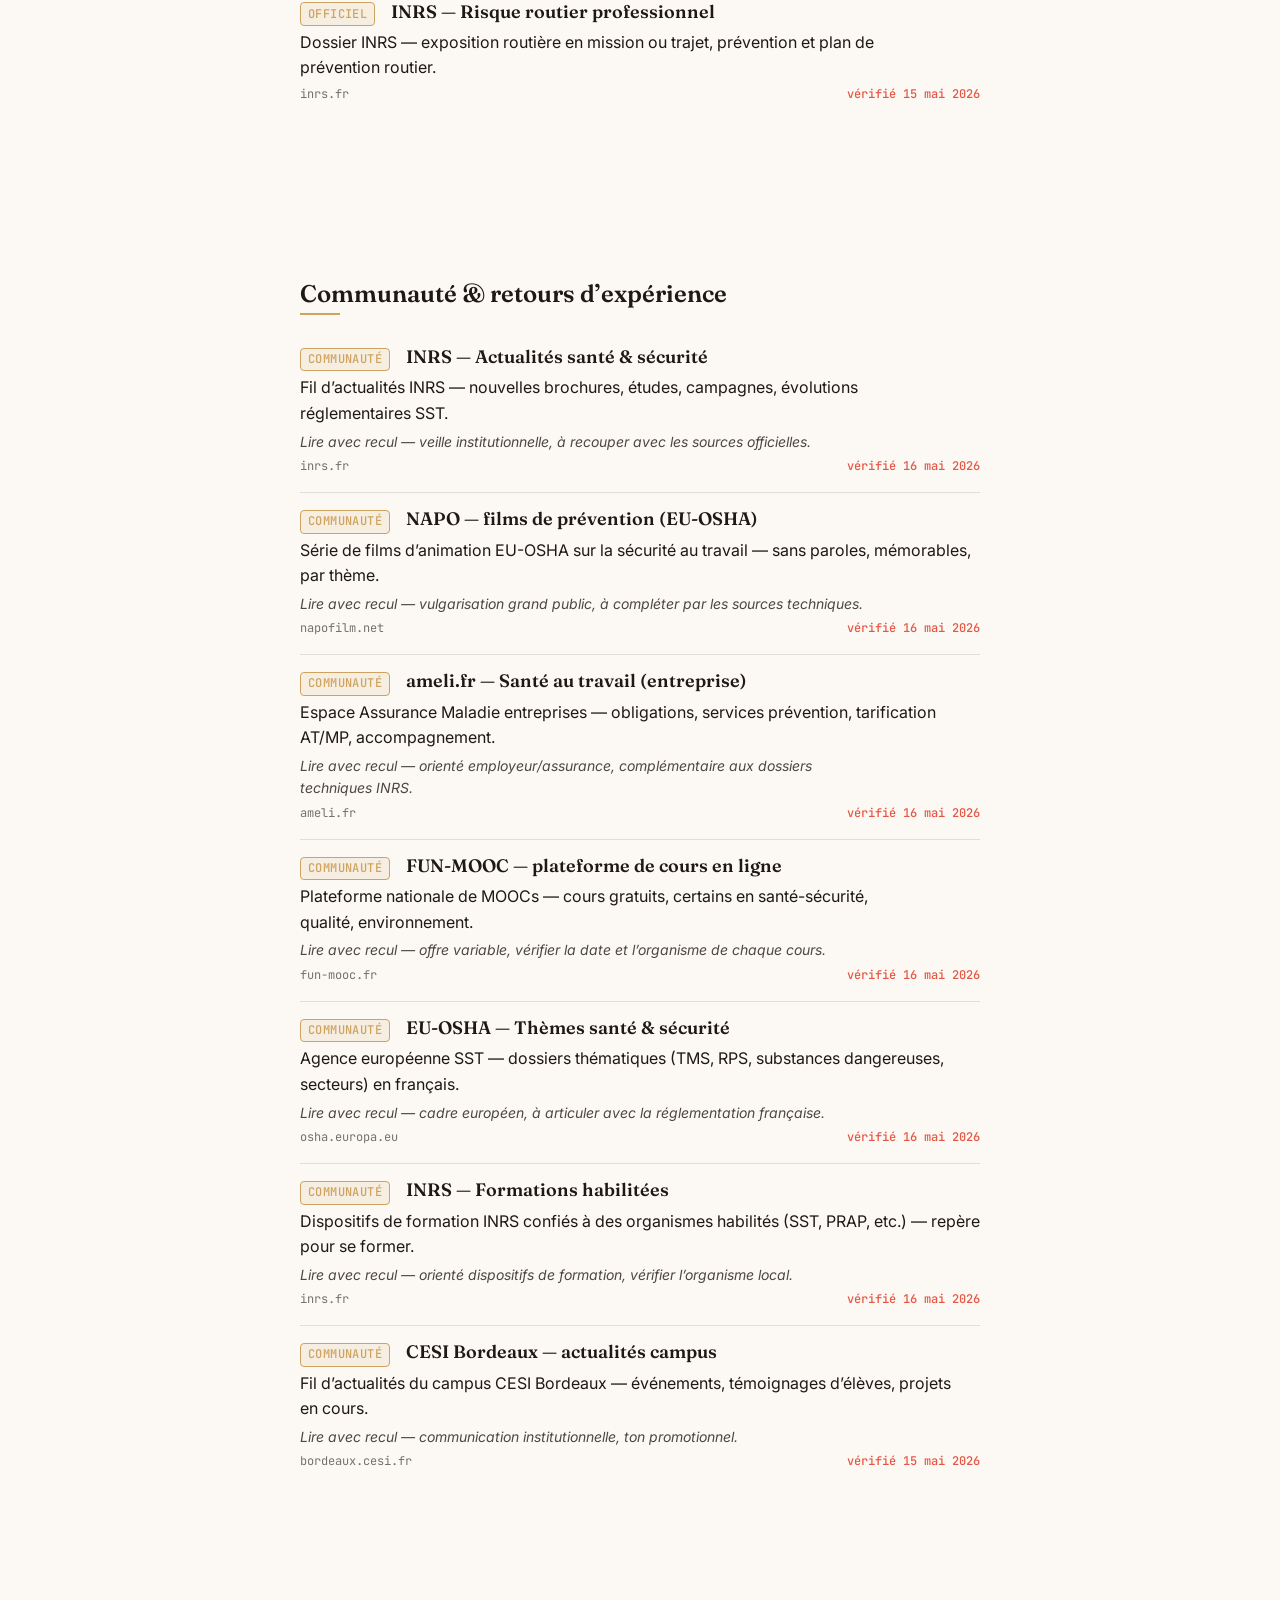
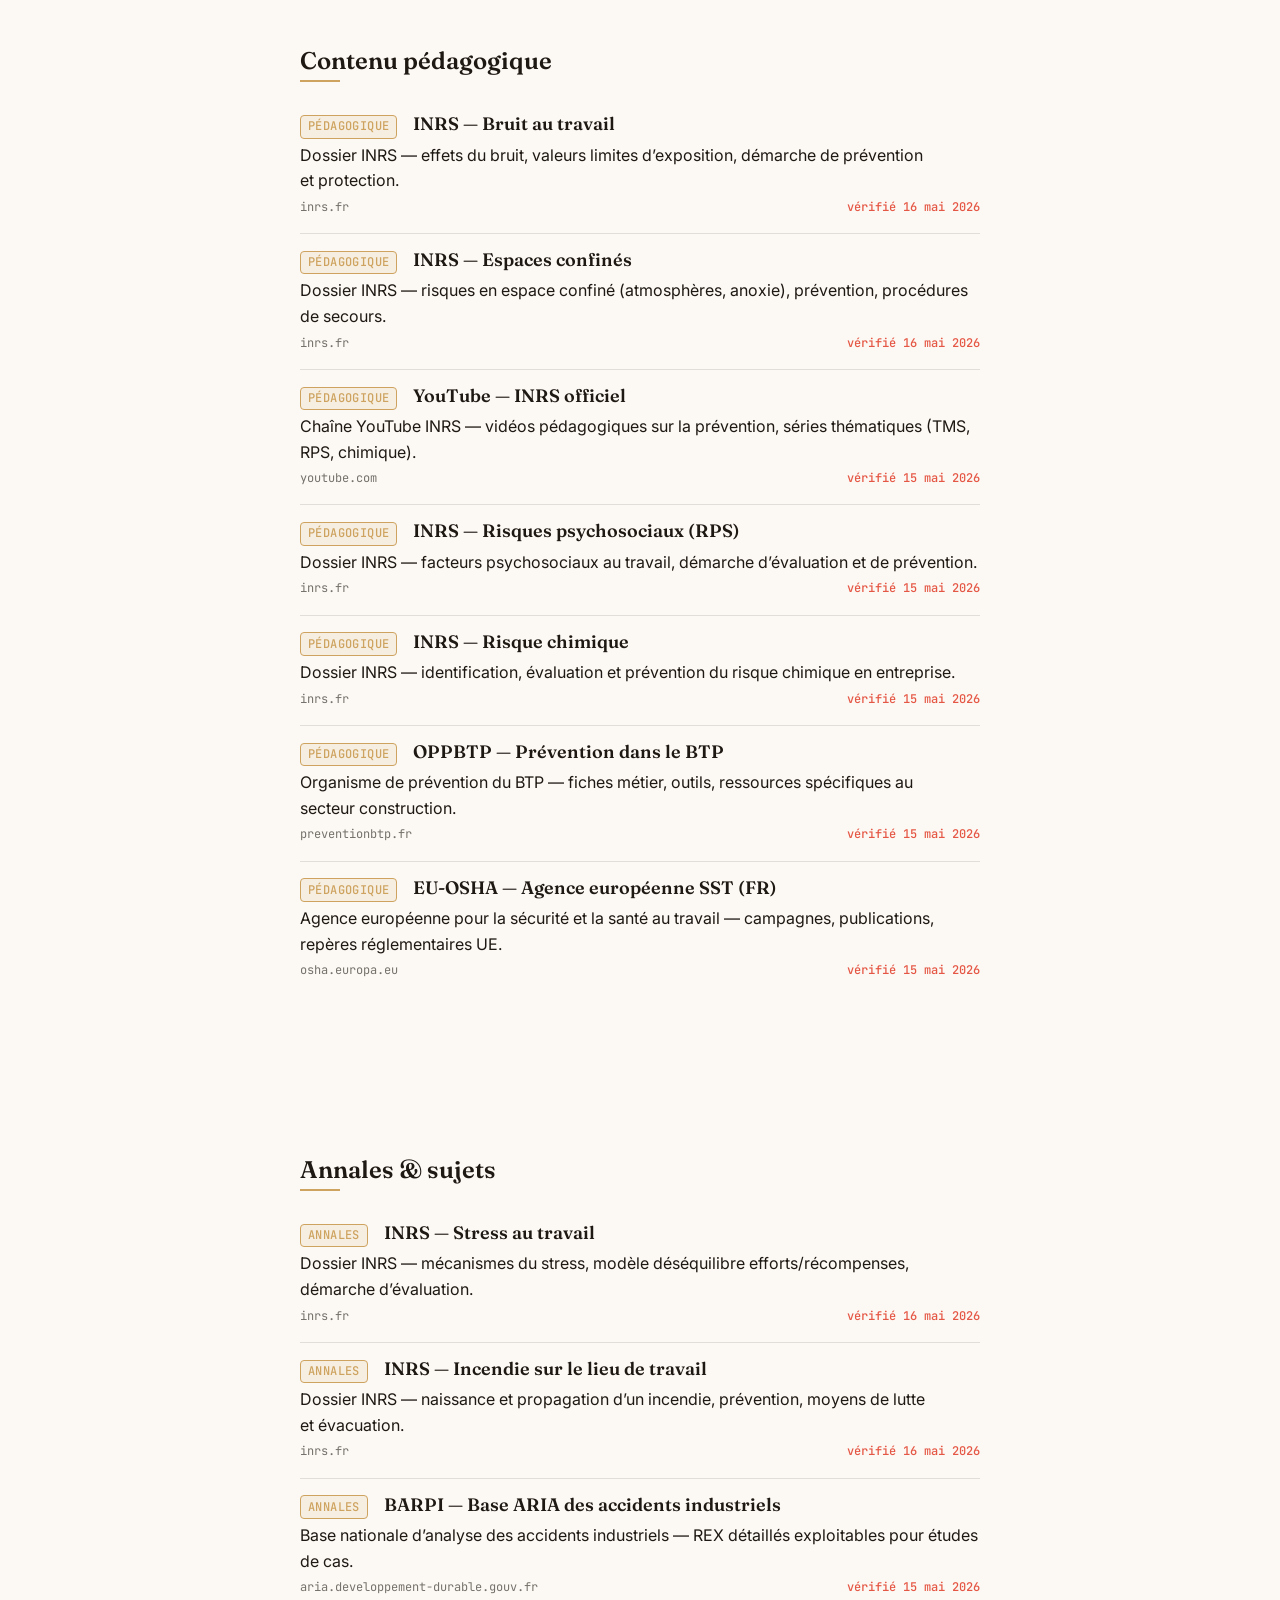
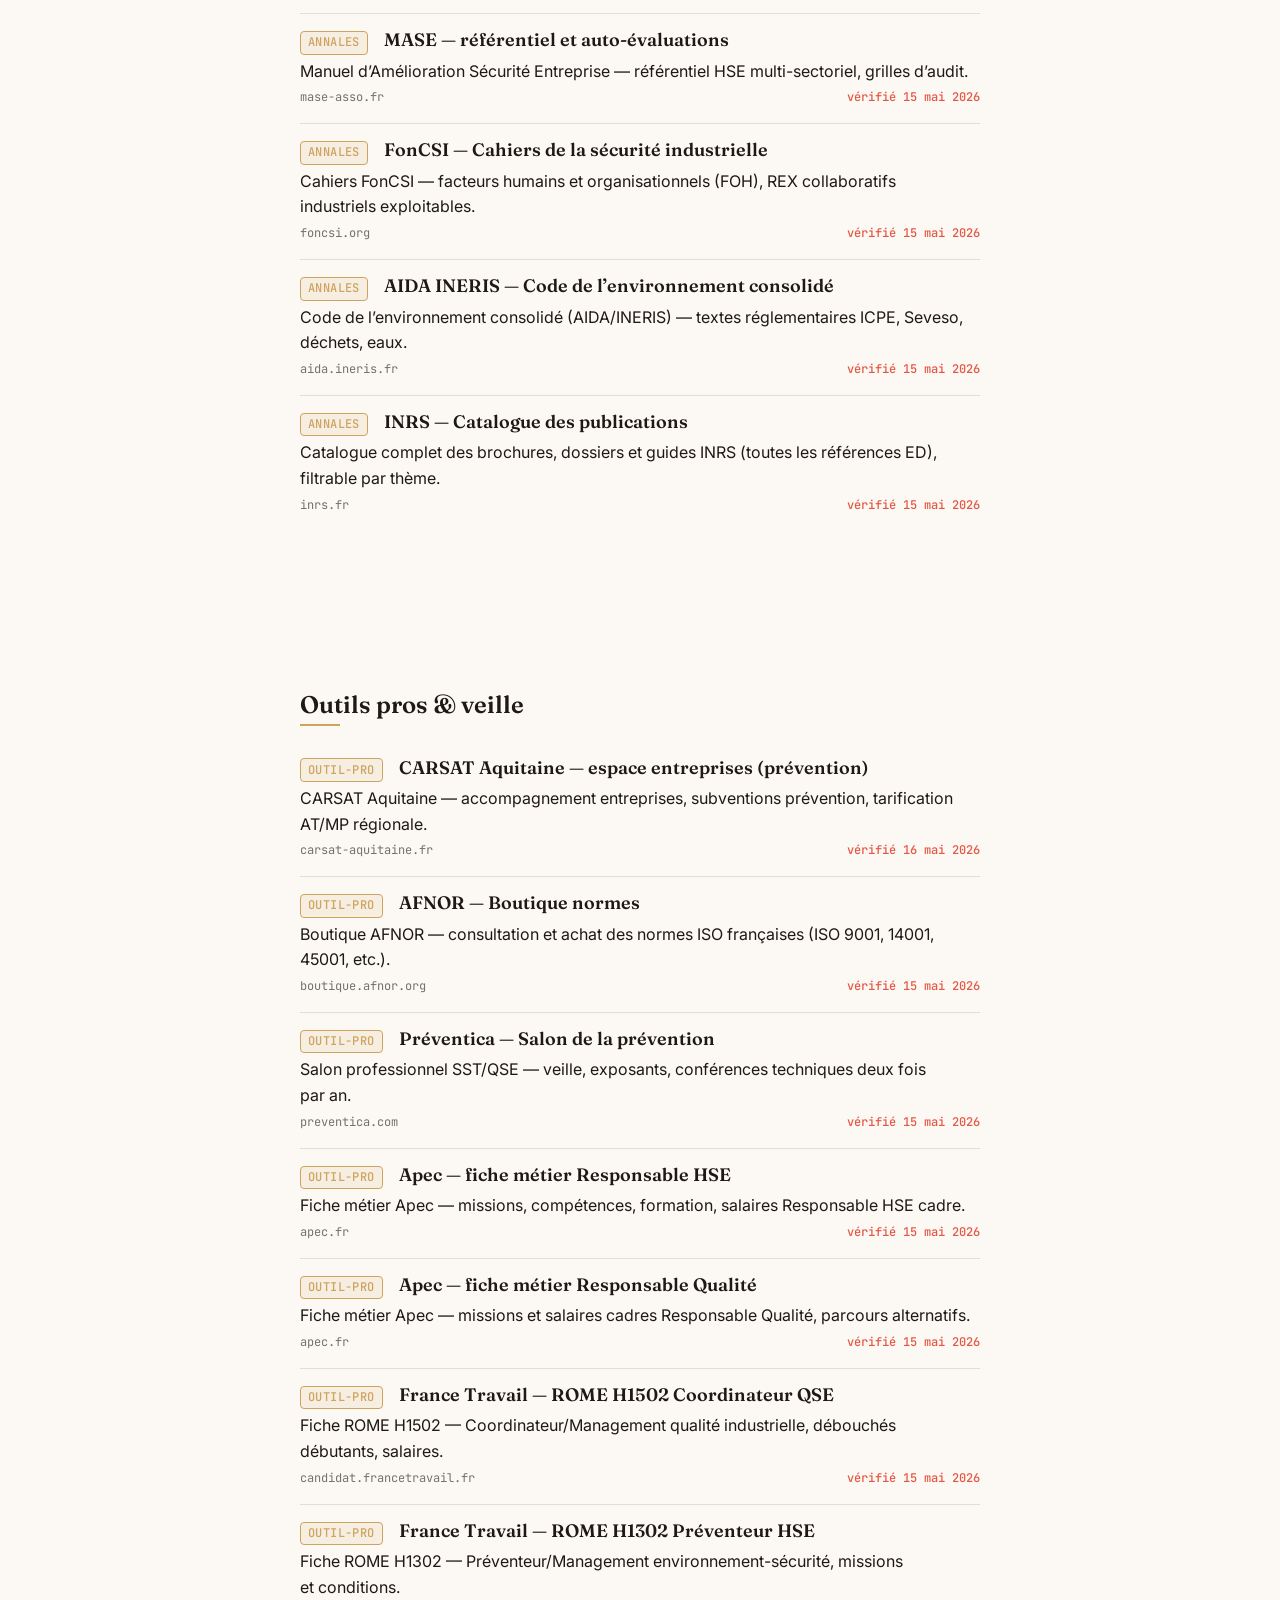
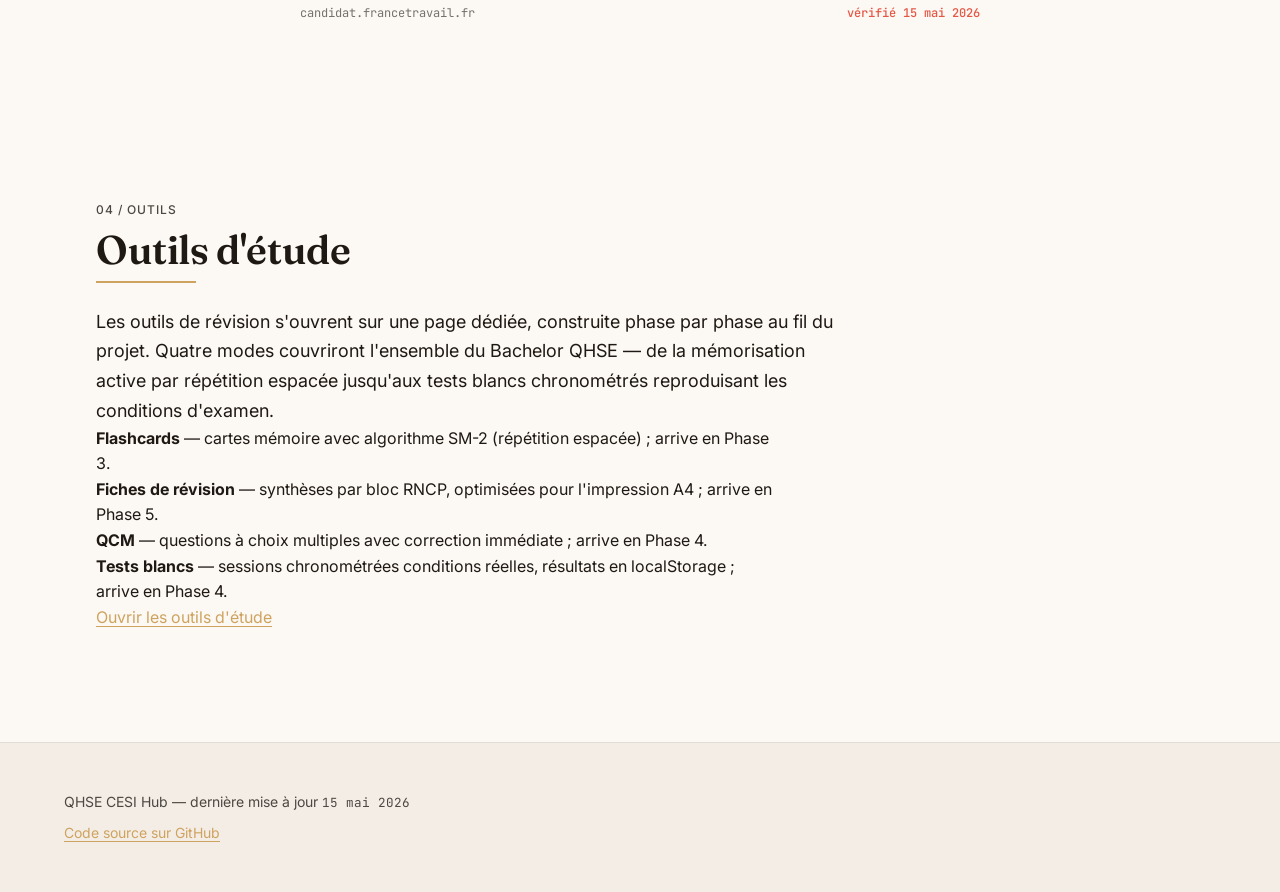
==== commit 2ca438f4: "feat(01-02): un-hide #outils Hub gateway + rewrite section copy - Edit B: remove hidden from nav <li" ====
--- a/qhse-cesi/index.html
+++ b/qhse-cesi/index.html
@@ -12,632 +12,7 @@
   <link rel="preconnect" href="https://fonts.gstatic.com" crossorigin>
   <link href="https://fonts.googleapis.com/css2?family=Fraunces:opsz,wght@9..144,400;9..144,600;9..144,700&family=Inter:wght@400;500;600;700&family=JetBrains+Mono:wght@400;500&display=swap" rel="stylesheet">
 
-  <style>
-    /* CSS layer order — declared once. Reset always loses to component styles. */
-    @layer reset, tokens, base, components, utilities;
-
-    /* ============ 1. RESET (@layer reset) ============ */
-    @layer reset {
-      *, *::before, *::after { box-sizing: border-box; }
-      * { margin: 0; }
-      html, body { height: 100%; }
-      body {
-        min-height: 100dvh;
-        line-height: 1.55;
-        -webkit-font-smoothing: antialiased;
-      }
-      img, picture, video, canvas, svg { display: block; max-width: 100%; }
-      input, button, textarea, select { font: inherit; }
-      h1, h2, h3, h4, h5, h6 { text-wrap: balance; line-height: 1.15; }
-      p { text-wrap: pretty; }
-      a { color: inherit; text-decoration-thickness: 1px; text-underline-offset: 0.2em; }
-      ul, ol { padding: 0; list-style: none; }
-
-      /* Reduced-motion override — baked into reset layer from commit #1 (CHASSIS-09). */
-      @media (prefers-reduced-motion: reduce) {
-        *, *::before, *::after {
-          animation-duration: 0.01ms !important;
-          animation-iteration-count: 1 !important;
-          transition-duration: 0.01ms !important;
-          scroll-behavior: auto !important;
-        }
-      }
-    }
-
-    /* ============ 2. TOKENS (@layer tokens) ============ */
-    @layer tokens {
-      :root {
-        color-scheme: dark light;
-
-        /* Font families */
-        --font-serif: 'Fraunces', Georgia, 'Times New Roman', ui-serif, serif;
-        --font-sans:  'Inter', system-ui, -apple-system, 'Segoe UI', sans-serif;
-        --font-mono:  'JetBrains Mono', ui-monospace, 'SF Mono', Menlo, Consolas, monospace;
-
-        /* Color tokens — OKLCH-native via light-dark(). Dark wins by default. */
-        --bg-1: light-dark(oklch(98% 0.008 70), oklch(15% 0.012 65));
-        --bg-2: light-dark(oklch(95% 0.012 70), oklch(19% 0.014 65));
-        --ink-1: light-dark(oklch(22% 0.015 70), oklch(94% 0.012 75));
-        --ink-2: light-dark(oklch(40% 0.012 70), oklch(72% 0.014 70));
-        --ink-3: light-dark(oklch(55% 0.010 70), oklch(54% 0.011 70));
-        --accent: oklch(74% 0.10 78);
-        --accent-soft: oklch(74% 0.10 78 / 0.12);
-        --link: oklch(74% 0.10 78);
-        --link-hover: oklch(82% 0.11 78);
-        --focus-ring: oklch(82% 0.18 250);
-        --border-subtle: light-dark(oklch(90% 0.008 70), oklch(26% 0.014 65));
-
-        /* Reserved for Phase 3 — declared now so the token surface is locked. */
-        --success: oklch(70% 0.13 145);
-        --warning: oklch(74% 0.13 70);
-        --alert:   oklch(64% 0.18 30);
-
-        /* Spacing scale — all multiples of 4. */
-        --space-xs: 0.25rem;
-        --space-sm: 0.5rem;
-        --space-md: 1rem;
-        --space-lg: 1.5rem;
-        --space-xl: 2rem;
-        --space-2xl: 3rem;
-        --space-3xl: 4rem;
-
-        /* Radius scale. */
-        --radius-sm: 0.25rem;
-        --radius-md: 0.5rem;
-        --radius-lg: 1rem;
-
-        /* Layout tokens — header height is the single source for scroll offsets. */
-        --header-h: 4rem;
-        --container-max: 72rem;
-        --measure: 68ch;
-
-        /* Type scale — fluid via clamp(). No font-size lives outside this table. */
-        --step-5:  clamp(2.25rem, 4vw + 1rem, 4rem);
-        --step-4:  clamp(1.75rem, 2vw + 1rem, 2.5rem);
-        --step-3:  clamp(1.25rem, 1vw + 0.9rem, 1.5rem);
-        --step-2:  clamp(1.0625rem, 0.4vw + 1rem, 1.125rem);
-        --step-1:  1rem;
-        --step-0:  0.875rem;
-        --step--1: 0.75rem;
-      }
-    }
-
-    /* ============ 3. BASE (@layer base) ============ */
-    @layer base {
-      html {
-        scroll-behavior: smooth;
-        scroll-padding-top: var(--header-h);
-      }
-      body {
-        font-family: var(--font-sans);
-        background: var(--bg-1);
-        color: var(--ink-1);
-        font-size: var(--step-1);
-        line-height: 1.6;
-      }
-      h1 {
-        font-family: var(--font-serif);
-        font-weight: 600;
-        font-size: var(--step-5);
-        letter-spacing: -0.01em;
-        line-height: 1.1;
-      }
-      h2 {
-        font-family: var(--font-serif);
-        font-weight: 600;
-        font-size: var(--step-4);
-        letter-spacing: -0.01em;
-        line-height: 1.15;
-      }
-      h3 {
-        font-family: var(--font-serif);
-        font-weight: 600;
-        font-size: var(--step-3);
-        line-height: 1.2;
-      }
-      p, li, blockquote, dd {
-        max-width: var(--measure);
-        color: var(--ink-1);
-      }
-      code, kbd, samp, time[datetime] {
-        font-family: var(--font-mono);
-        font-size: 0.9em;
-      }
-      a {
-        color: var(--link);
-        text-decoration: underline;
-        text-decoration-thickness: 1px;
-        text-underline-offset: 0.2em;
-        transition: text-decoration-thickness 80ms ease-out;
-      }
-      a:hover {
-        color: var(--link-hover);
-        text-decoration-thickness: 2px;
-      }
-      :focus-visible {
-        outline: 3px solid var(--focus-ring);
-        outline-offset: 2px;
-        border-radius: var(--radius-sm);
-      }
-      section {
-        scroll-margin-top: var(--header-h);
-        padding-block: var(--space-2xl) var(--space-xl);
-        padding-inline: clamp(1rem, 4vw, 2rem);
-        max-width: var(--container-max);
-        margin-inline: auto;
-      }
-      /* Belt-and-suspenders for iOS Safari quirks per UI-SPEC §Layout Grid. */
-      section > h2 { scroll-margin-top: var(--header-h); }
-      section > h1 { scroll-margin-top: var(--header-h); }
-    }
-
-    /* ============ 4. COMPONENTS (@layer components) ============ */
-    @layer components {
-
-      /* -- Skip-link -- */
-      .skip-link {
-        position: absolute;
-        width: 1px;
-        height: 1px;
-        padding: 0;
-        margin: -1px;
-        overflow: hidden;
-        clip-path: inset(50%);
-        white-space: nowrap;
-        border: 0;
-        background: transparent;
-        color: var(--ink-1);
-        text-decoration: none;
-      }
-      .skip-link:focus-visible {
-        position: fixed;
-        top: var(--space-sm);
-        left: var(--space-sm);
-        width: auto;
-        height: auto;
-        margin: 0;
-        padding: var(--space-sm) var(--space-md);
-        clip-path: none;
-        background: var(--bg-2);
-        color: var(--ink-1);
-        border: 2px solid var(--accent);
-        border-radius: var(--radius-sm);
-        z-index: 1000;
-        font-family: var(--font-sans);
-        font-weight: 500;
-        font-size: var(--step-0);
-        text-decoration: none;
-      }
-
-      /* -- Sticky header / nav -- */
-      header[role="banner"] {
-        position: sticky;
-        top: 0;
-        z-index: 100;
-        height: var(--header-h);
-        background: color-mix(in oklch, var(--bg-2) 88%, transparent);
-        backdrop-filter: blur(12px) saturate(120%);
-        -webkit-backdrop-filter: blur(12px) saturate(120%);
-        border-bottom: 1px solid var(--border-subtle);
-        display: flex;
-        align-items: center;
-        transition: box-shadow 200ms ease-out;
-      }
-      @supports not (backdrop-filter: blur(1px)) {
-        header[role="banner"] { background: var(--bg-2); }
-      }
-      header[role="banner"].is-scrolled {
-        box-shadow: 0 1px 0 0 var(--border-subtle), 0 12px 24px -16px oklch(0% 0 0 / 0.45);
-      }
-      header[role="banner"] > .header__inner {
-        display: flex;
-        align-items: center;
-        justify-content: space-between;
-        gap: var(--space-md);
-        width: 100%;
-        max-width: var(--container-max);
-        margin-inline: auto;
-        padding-inline: clamp(1rem, 4vw, 2rem);
-        position: relative;
-      }
-
-      /* Brand */
-      .brand {
-        font-family: var(--font-serif);
-        font-weight: 600;
-        font-size: var(--step-1);
-        letter-spacing: -0.01em;
-        color: var(--ink-1);
-        text-decoration: none;
-      }
-      .brand em {
-        color: var(--accent);
-        font-style: normal;
-      }
-      .brand:hover { text-decoration: none; }
-
-      /* -- Top nav (desktop default; mobile override via responsive layer) -- */
-      .nav__list {
-        display: flex;
-        align-items: center;
-        gap: var(--space-sm);
-      }
-      .nav__list a {
-        font-family: var(--font-sans);
-        font-weight: 500;
-        font-size: var(--step-0);
-        color: var(--ink-2);
-        text-decoration: none;
-        padding: var(--space-sm) var(--space-md);
-        border-radius: var(--radius-sm);
-        transition: background-color 120ms ease-out, color 120ms ease-out;
-        position: relative;
-        letter-spacing: 0.01em;
-      }
-      .nav__list a:hover {
-        color: var(--ink-1);
-        background: var(--accent-soft);
-      }
-      /* Active state — scrollspy match (aria-current) OR :target (no-JS fallback). */
-      .nav__list a[aria-current="location"],
-      .nav__list li:target a {
-        color: var(--accent);
-      }
-      .nav__list a[aria-current="location"]::after,
-      .nav__list li:target a::after {
-        content: "";
-        position: absolute;
-        bottom: -1px;
-        left: var(--space-md);
-        right: var(--space-md);
-        height: 2px;
-        background: var(--accent);
-      }
-
-      /* -- Burger menu (mobile) -- */
-      .nav-toggle {
-        position: absolute;
-        width: 1px;
-        height: 1px;
-        padding: 0;
-        margin: -1px;
-        overflow: hidden;
-        clip-path: inset(50%);
-        white-space: nowrap;
-        border: 0;
-      }
-      .burger {
-        display: none;
-        place-items: center;
-        width: 44px;
-        height: 44px;
-        cursor: pointer;
-        color: var(--ink-1);
-        position: relative;
-        border-radius: var(--radius-sm);
-      }
-      .burger svg { display: none; color: var(--ink-1); }
-      .burger .icon-menu { display: block; }
-      .nav-toggle:checked ~ .burger .icon-menu { display: none; }
-      .nav-toggle:checked ~ .burger .icon-close { display: block; }
-      /* Focus ring tracks the label, not the (visually-hidden) checkbox. */
-      .nav-toggle:focus-visible ~ .burger {
-        outline: 3px solid var(--focus-ring);
-        outline-offset: 2px;
-      }
-      /* CSS-only sr-only aria-label alternation — no JS mutates aria-label. */
-      .burger [data-state="open"] { display: none; }
-      .nav-toggle:checked ~ .burger [data-state="closed"] { display: none; }
-      .nav-toggle:checked ~ .burger [data-state="open"] { display: inline; }
-
-      /* -- Section heading pattern -- */
-      .eyebrow {
-        font-family: var(--font-sans);
-        font-weight: 500;
-        font-size: var(--step--1);
-        color: var(--ink-2);
-        text-transform: uppercase;
-        letter-spacing: 0.08em;
-        margin-bottom: var(--space-sm);
-      }
-      section h1,
-      section h2 {
-        position: relative;
-        margin-bottom: var(--space-lg);
-      }
-      /* Accent underline indicator — h2 only, per gate decision 4. */
-      section h2::after {
-        content: "";
-        display: block;
-        width: 2.5em;
-        height: 2px;
-        background: var(--accent);
-        margin-top: var(--space-sm);
-      }
-      .lead {
-        font-size: var(--step-2);
-        line-height: 1.65;
-        color: var(--ink-1);
-      }
-      .placeholder {
-        color: var(--ink-2);
-        font-style: italic;
-      }
-
-      /* -- Section shells -- */
-      main { display: block; }
-      #biblio-grid {
-        margin-top: var(--space-lg);
-        display: flex;
-        flex-direction: column;
-        gap: var(--space-2xl);
-      }
-
-      /* -- Biblio cards (Phase 3 component slot — full-width editorial list, D-03) -- */
-      .biblio-section {
-        display: flex;
-        flex-direction: column;
-        gap: var(--space-md);
-      }
-      .biblio-section > h3 {
-        font-family: 'Fraunces', Georgia, serif;
-        font-weight: 600;
-        font-size: var(--step-3);
-        text-wrap: balance;
-        scroll-margin-top: var(--header-h);
-      }
-      .biblio-section > h3::after {
-        content: '';
-        display: block;
-        width: 2.5rem;
-        height: 2px;
-        background: var(--accent);
-        margin-top: var(--space-xs);
-      }
-      .biblio-list {
-        list-style: none;
-        padding: 0;
-        margin: 0;
-        display: flex;
-        flex-direction: column;
-        gap: 0;
-      }
-      .biblio-list > li {
-        margin: 0;
-      }
-      .biblio-card__link {
-        display: block;
-        padding: var(--space-md) 0;
-        border-block-end: 1px solid var(--border-subtle);
-        text-decoration: none;
-        color: inherit;
-        transition: background-color 120ms ease;
-      }
-      .biblio-list > li:last-child .biblio-card__link {
-        border-block-end: none;
-      }
-      .biblio-card__link:hover,
-      .biblio-card__link:focus-visible {
-        background-color: var(--bg-2);
-        outline: none;
-      }
-      .biblio-card__link:focus-visible {
-        outline: 2px solid var(--accent);
-        outline-offset: 2px;
-        border-radius: var(--radius-sm);
-      }
-      .biblio-card__head {
-        display: flex;
-        align-items: baseline;
-        gap: var(--space-md);
-        flex-wrap: wrap;
-        margin-bottom: var(--space-xs);
-      }
-      .biblio-card__badge {
-        display: inline-block;
-        background: var(--accent-soft);
-        color: var(--accent);
-        border: 1px solid var(--accent);
-        padding: 0.1em 0.55em;
-        border-radius: var(--radius-sm);
-        font-family: 'JetBrains Mono', ui-monospace, monospace;
-        font-size: var(--step--1);
-        font-weight: 500;
-        letter-spacing: 0.04em;
-        text-transform: uppercase;
-        white-space: nowrap;
-      }
-      .biblio-card__title {
-        font-family: 'Fraunces', Georgia, serif;
-        font-weight: 600;
-        font-size: var(--step-2);
-        color: var(--ink-1);
-        text-wrap: balance;
-        margin: 0;
-      }
-      .biblio-card__desc {
-        color: var(--ink-1);
-        max-width: var(--measure);
-        margin: var(--space-xs) 0;
-        text-wrap: pretty;
-      }
-      .biblio-card__note {
-        font-style: italic;
-        color: var(--ink-2);
-        max-width: var(--measure);
-        font-size: var(--step-0);
-        margin: var(--space-xs) 0;
-      }
-      .biblio-card__foot {
-        display: flex;
-        justify-content: space-between;
-        align-items: center;
-        gap: var(--space-md);
-        flex-wrap: wrap;
-        font-size: var(--step-0);
-        color: var(--ink-2);
-        margin-top: var(--space-xs);
-      }
-      .biblio-card__domain {
-        font-family: 'JetBrains Mono', ui-monospace, monospace;
-        font-size: var(--step--1);
-        color: var(--ink-3);
-      }
-      .biblio-card__date {
-        font-family: 'JetBrains Mono', ui-monospace, monospace;
-        font-size: var(--step--1);
-      }
-      .biblio-card__date--fresh   { color: var(--ink-2); }
-      .biblio-card__date--warning { color: var(--warning); }
-      .biblio-card__date--alert   { color: var(--alert); font-weight: 500; }
-      .biblio-card__archive {
-        font-family: 'JetBrains Mono', ui-monospace, monospace;
-        font-size: var(--step--1);
-        color: var(--ink-3);
-      }
-      .biblio-card__archive a {
-        color: var(--ink-2);
-        text-decoration: underline;
-        text-decoration-style: dotted;
-        text-underline-offset: 0.2em;
-      }
-
-      /* -- Footer -- */
-      footer[role="contentinfo"] {
-        background: var(--bg-2);
-        border-top: 1px solid var(--border-subtle);
-        margin-top: var(--space-3xl);
-        padding-block: var(--space-2xl);
-        padding-inline: clamp(1rem, 4vw, 2rem);
-      }
-      footer[role="contentinfo"] > .footer__inner {
-        max-width: var(--container-max);
-        margin-inline: auto;
-        color: var(--ink-2);
-        font-size: var(--step-0);
-        display: flex;
-        flex-direction: column;
-        gap: var(--space-sm);
-      }
-      footer[role="contentinfo"] p { color: var(--ink-2); max-width: none; }
-      footer[role="contentinfo"] a {
-        color: var(--link);
-        text-decoration: underline;
-        text-decoration-thickness: 1px;
-        text-underline-offset: 0.2em;
-      }
-      footer[role="contentinfo"] a:hover {
-        color: var(--link-hover);
-        text-decoration-thickness: 2px;
-      }
-
-      /* -- Mini-TOC reserved CSS (Phase 2 will hand-write the element) -- */
-      .toc {
-        background: var(--bg-2);
-        border: 1px solid var(--border-subtle);
-        border-radius: var(--radius-md);
-        padding: var(--space-md) var(--space-lg);
-      }
-      .toc ol {
-        display: flex;
-        flex-direction: column;
-        gap: var(--space-sm);
-        list-style: none;
-        padding: 0;
-      }
-      .toc a {
-        font-size: var(--step-0);
-        color: var(--ink-2);
-        text-decoration: none;
-        padding-inline-start: var(--space-md);
-        border-inline-start: 2px solid transparent;
-        display: block;
-      }
-      .toc a:hover,
-      .toc a[aria-current="true"] {
-        color: var(--ink-1);
-        border-inline-start-color: var(--accent);
-      }
-    }
-
-    /* ============ 5. UTILITIES (@layer utilities) ============ */
-    @layer utilities {
-      .sr-only {
-        position: absolute;
-        width: 1px;
-        height: 1px;
-        padding: 0;
-        margin: -1px;
-        overflow: hidden;
-        clip: rect(0,0,0,0);
-        white-space: nowrap;
-        border: 0;
-      }
-    }
-
-    /* ============ 6. RESPONSIVE — one breakpoint at 48rem (CHASSIS-07) ============ */
-    @media (min-width: 48rem) {
-      section {
-        padding-block: var(--space-3xl) var(--space-2xl);
-      }
-    }
-    @media (max-width: 47.99rem) {
-      .burger { display: grid; }
-      header[role="banner"] nav .nav__list { display: none; }
-      header[role="banner"] nav:has(#nav-toggle:checked) .nav__list {
-        display: flex;
-        flex-direction: column;
-        align-items: stretch;
-        gap: var(--space-md);
-        position: fixed;
-        inset: var(--header-h) 0 0 0;
-        background: var(--bg-1);
-        padding: var(--space-xl);
-        z-index: 90;
-        overflow-y: auto;
-      }
-      header[role="banner"] nav:has(#nav-toggle:checked) .nav__list a {
-        font-size: var(--step-2);
-        padding: var(--space-md);
-      }
-      /* Active-state underline indicator behaves differently in the mobile drawer. */
-      header[role="banner"] nav:has(#nav-toggle:checked) .nav__list a[aria-current="location"]::after,
-      header[role="banner"] nav:has(#nav-toggle:checked) .nav__list li:target a::after {
-        display: none;
-      }
-    }
-
-    /* ============ 7. PRINT (@media print) ============ */
-    @media print {
-      /* Hide chrome */
-      header, .skip-link, .nav-toggle, .burger { display: none !important; }
-      /* Force light, max-contrast surface */
-      :root { color-scheme: light; }
-      body {
-        background: #fff;
-        color: oklch(10% 0 0);
-        font-family: var(--font-sans);
-      }
-      h1, h2, h3 {
-        font-family: var(--font-serif);
-        color: oklch(10% 0 0);
-        page-break-after: avoid;
-      }
-      /* Expand external (http/https) link URLs as footnotes — NOT internal anchors. */
-      a[href^="http"]::after {
-        content: " (" attr(href) ")";
-        font-family: var(--font-mono);
-        font-size: 0.85em;
-        color: #444;
-        word-break: break-all;
-      }
-      /* Hide the accent underline on h2 — irrelevant in print. */
-      h2::after { display: none; }
-      /* Restore measure for prose readability on A4. */
-      p, li { max-width: none; }
-      section { break-inside: avoid-page; }
-    }
-  </style>
+  <link rel="stylesheet" href="chassis.css">
 </head>
 <body>
   <!-- Skip-link: must be the very first focusable element in <body>. -->
@@ -671,7 +46,7 @@
           <li id="nav-accueil"><a href="#accueil" data-target="accueil">Accueil</a></li>
           <li id="nav-decouverte"><a href="#decouverte" data-target="decouverte">Découverte</a></li>
           <li id="nav-biblio"><a href="#biblio" data-target="biblio">Biblio</a></li>
-          <li hidden><a href="#outils" data-target="outils">Outils</a></li>
+          <li id="nav-outils"><a href="#outils" data-target="outils">Outils</a></li>
         </ul>
       </nav>
     </div>
@@ -790,10 +165,17 @@
       <div id="biblio-grid"><!-- Phase 3 renders cards into this mount point. --></div>
     </section>
 
-    <section id="outils" aria-labelledby="h-outils" hidden>
+    <section id="outils" aria-labelledby="h-outils">
       <p class="eyebrow">04 / OUTILS</p>
-      <h2 id="h-outils">Outils — réservé V2</h2>
-      <p class="placeholder">Réservé V2 — flipping the two hidden attributes unlocks this surface.</p>
+      <h2 id="h-outils">Outils d'étude</h2>
+      <p class="lead">Les outils de révision s'ouvrent sur une page dédiée, construite phase par phase au fil du projet. Quatre modes couvriront l'ensemble du Bachelor QHSE — de la mémorisation active par répétition espacée jusqu'aux tests blancs chronométrés reproduisant les conditions d'examen.</p>
+      <ul>
+        <li><strong>Flashcards</strong> — cartes mémoire avec algorithme SM-2 (répétition espacée) ; arrive en Phase 3.</li>
+        <li><strong>Fiches de révision</strong> — synthèses par bloc RNCP, optimisées pour l'impression A4 ; arrive en Phase 5.</li>
+        <li><strong>QCM</strong> — questions à choix multiples avec correction immédiate ; arrive en Phase 4.</li>
+        <li><strong>Tests blancs</strong> — sessions chronométrées conditions réelles, résultats en localStorage ; arrive en Phase 4.</li>
+      </ul>
+      <p><a href="outils.html">Ouvrir les outils d'étude</a></p>
     </section>
   </main>
 
--- a/qhse-cesi/chassis.css
+++ b/qhse-cesi/chassis.css
@@ -0,0 +1,624 @@
+    /* CSS layer order — declared once. Reset always loses to component styles. */
+    @layer reset, tokens, base, components, utilities;
+
+    /* ============ 1. RESET (@layer reset) ============ */
+    @layer reset {
+      *, *::before, *::after { box-sizing: border-box; }
+      * { margin: 0; }
+      html, body { height: 100%; }
+      body {
+        min-height: 100dvh;
+        line-height: 1.55;
+        -webkit-font-smoothing: antialiased;
+      }
+      img, picture, video, canvas, svg { display: block; max-width: 100%; }
+      input, button, textarea, select { font: inherit; }
+      h1, h2, h3, h4, h5, h6 { text-wrap: balance; line-height: 1.15; }
+      p { text-wrap: pretty; }
+      a { color: inherit; text-decoration-thickness: 1px; text-underline-offset: 0.2em; }
+      ul, ol { padding: 0; list-style: none; }
+
+      /* Reduced-motion override — baked into reset layer from commit #1 (CHASSIS-09). */
+      @media (prefers-reduced-motion: reduce) {
+        *, *::before, *::after {
+          animation-duration: 0.01ms !important;
+          animation-iteration-count: 1 !important;
+          transition-duration: 0.01ms !important;
+          scroll-behavior: auto !important;
+        }
+      }
+    }
+
+    /* ============ 2. TOKENS (@layer tokens) ============ */
+    @layer tokens {
+      :root {
+        color-scheme: dark light;
+
+        /* Font families */
+        --font-serif: 'Fraunces', Georgia, 'Times New Roman', ui-serif, serif;
+        --font-sans:  'Inter', system-ui, -apple-system, 'Segoe UI', sans-serif;
+        --font-mono:  'JetBrains Mono', ui-monospace, 'SF Mono', Menlo, Consolas, monospace;
+
+        /* Color tokens — OKLCH-native via light-dark(). Dark wins by default. */
+        --bg-1: light-dark(oklch(98% 0.008 70), oklch(15% 0.012 65));
+        --bg-2: light-dark(oklch(95% 0.012 70), oklch(19% 0.014 65));
+        --ink-1: light-dark(oklch(22% 0.015 70), oklch(94% 0.012 75));
+        --ink-2: light-dark(oklch(40% 0.012 70), oklch(72% 0.014 70));
+        --ink-3: light-dark(oklch(55% 0.010 70), oklch(54% 0.011 70));
+        --accent: oklch(74% 0.10 78);
+        --accent-soft: oklch(74% 0.10 78 / 0.12);
+        --link: oklch(74% 0.10 78);
+        --link-hover: oklch(82% 0.11 78);
+        --focus-ring: oklch(82% 0.18 250);
+        --border-subtle: light-dark(oklch(90% 0.008 70), oklch(26% 0.014 65));
+
+        /* Reserved for Phase 3 — declared now so the token surface is locked. */
+        --success: oklch(70% 0.13 145);
+        --warning: oklch(74% 0.13 70);
+        --alert:   oklch(64% 0.18 30);
+
+        /* Spacing scale — all multiples of 4. */
+        --space-xs: 0.25rem;
+        --space-sm: 0.5rem;
+        --space-md: 1rem;
+        --space-lg: 1.5rem;
+        --space-xl: 2rem;
+        --space-2xl: 3rem;
+        --space-3xl: 4rem;
+
+        /* Radius scale. */
+        --radius-sm: 0.25rem;
+        --radius-md: 0.5rem;
+        --radius-lg: 1rem;
+
+        /* Layout tokens — header height is the single source for scroll offsets. */
+        --header-h: 4rem;
+        --container-max: 72rem;
+        --measure: 68ch;
+
+        /* Type scale — fluid via clamp(). No font-size lives outside this table. */
+        --step-5:  clamp(2.25rem, 4vw + 1rem, 4rem);
+        --step-4:  clamp(1.75rem, 2vw + 1rem, 2.5rem);
+        --step-3:  clamp(1.25rem, 1vw + 0.9rem, 1.5rem);
+        --step-2:  clamp(1.0625rem, 0.4vw + 1rem, 1.125rem);
+        --step-1:  1rem;
+        --step-0:  0.875rem;
+        --step--1: 0.75rem;
+      }
+    }
+
+    /* ============ 3. BASE (@layer base) ============ */
+    @layer base {
+      html {
+        scroll-behavior: smooth;
+        scroll-padding-top: var(--header-h);
+      }
+      body {
+        font-family: var(--font-sans);
+        background: var(--bg-1);
+        color: var(--ink-1);
+        font-size: var(--step-1);
+        line-height: 1.6;
+      }
+      h1 {
+        font-family: var(--font-serif);
+        font-weight: 600;
+        font-size: var(--step-5);
+        letter-spacing: -0.01em;
+        line-height: 1.1;
+      }
+      h2 {
+        font-family: var(--font-serif);
+        font-weight: 600;
+        font-size: var(--step-4);
+        letter-spacing: -0.01em;
+        line-height: 1.15;
+      }
+      h3 {
+        font-family: var(--font-serif);
+        font-weight: 600;
+        font-size: var(--step-3);
+        line-height: 1.2;
+      }
+      p, li, blockquote, dd {
+        max-width: var(--measure);
+        color: var(--ink-1);
+      }
+      code, kbd, samp, time[datetime] {
+        font-family: var(--font-mono);
+        font-size: 0.9em;
+      }
+      a {
+        color: var(--link);
+        text-decoration: underline;
+        text-decoration-thickness: 1px;
+        text-underline-offset: 0.2em;
+        transition: text-decoration-thickness 80ms ease-out;
+      }
+      a:hover {
+        color: var(--link-hover);
+        text-decoration-thickness: 2px;
+      }
+      :focus-visible {
+        outline: 3px solid var(--focus-ring);
+        outline-offset: 2px;
+        border-radius: var(--radius-sm);
+      }
+      section {
+        scroll-margin-top: var(--header-h);
+        padding-block: var(--space-2xl) var(--space-xl);
+        padding-inline: clamp(1rem, 4vw, 2rem);
+        max-width: var(--container-max);
+        margin-inline: auto;
+      }
+      /* Belt-and-suspenders for iOS Safari quirks per UI-SPEC §Layout Grid. */
+      section > h2 { scroll-margin-top: var(--header-h); }
+      section > h1 { scroll-margin-top: var(--header-h); }
+    }
+
+    /* ============ 4. COMPONENTS (@layer components) ============ */
+    @layer components {
+
+      /* -- Skip-link -- */
+      .skip-link {
+        position: absolute;
+        width: 1px;
+        height: 1px;
+        padding: 0;
+        margin: -1px;
+        overflow: hidden;
+        clip-path: inset(50%);
+        white-space: nowrap;
+        border: 0;
+        background: transparent;
+        color: var(--ink-1);
+        text-decoration: none;
+      }
+      .skip-link:focus-visible {
+        position: fixed;
+        top: var(--space-sm);
+        left: var(--space-sm);
+        width: auto;
+        height: auto;
+        margin: 0;
+        padding: var(--space-sm) var(--space-md);
+        clip-path: none;
+        background: var(--bg-2);
+        color: var(--ink-1);
+        border: 2px solid var(--accent);
+        border-radius: var(--radius-sm);
+        z-index: 1000;
+        font-family: var(--font-sans);
+        font-weight: 500;
+        font-size: var(--step-0);
+        text-decoration: none;
+      }
+
+      /* -- Sticky header / nav -- */
+      header[role="banner"] {
+        position: sticky;
+        top: 0;
+        z-index: 100;
+        height: var(--header-h);
+        background: color-mix(in oklch, var(--bg-2) 88%, transparent);
+        backdrop-filter: blur(12px) saturate(120%);
+        -webkit-backdrop-filter: blur(12px) saturate(120%);
+        border-bottom: 1px solid var(--border-subtle);
+        display: flex;
+        align-items: center;
+        transition: box-shadow 200ms ease-out;
+      }
+      @supports not (backdrop-filter: blur(1px)) {
+        header[role="banner"] { background: var(--bg-2); }
+      }
+      header[role="banner"].is-scrolled {
+        box-shadow: 0 1px 0 0 var(--border-subtle), 0 12px 24px -16px oklch(0% 0 0 / 0.45);
+      }
+      header[role="banner"] > .header__inner {
+        display: flex;
+        align-items: center;
+        justify-content: space-between;
+        gap: var(--space-md);
+        width: 100%;
+        max-width: var(--container-max);
+        margin-inline: auto;
+        padding-inline: clamp(1rem, 4vw, 2rem);
+        position: relative;
+      }
+
+      /* Brand */
+      .brand {
+        font-family: var(--font-serif);
+        font-weight: 600;
+        font-size: var(--step-1);
+        letter-spacing: -0.01em;
+        color: var(--ink-1);
+        text-decoration: none;
+      }
+      .brand em {
+        color: var(--accent);
+        font-style: normal;
+      }
+      .brand:hover { text-decoration: none; }
+
+      /* -- Top nav (desktop default; mobile override via responsive layer) -- */
+      .nav__list {
+        display: flex;
+        align-items: center;
+        gap: var(--space-sm);
+      }
+      .nav__list a {
+        font-family: var(--font-sans);
+        font-weight: 500;
+        font-size: var(--step-0);
+        color: var(--ink-2);
+        text-decoration: none;
+        padding: var(--space-sm) var(--space-md);
+        border-radius: var(--radius-sm);
+        transition: background-color 120ms ease-out, color 120ms ease-out;
+        position: relative;
+        letter-spacing: 0.01em;
+      }
+      .nav__list a:hover {
+        color: var(--ink-1);
+        background: var(--accent-soft);
+      }
+      /* Active state — scrollspy match (aria-current) OR :target (no-JS fallback). */
+      .nav__list a[aria-current="location"],
+      .nav__list li:target a {
+        color: var(--accent);
+      }
+      .nav__list a[aria-current="location"]::after,
+      .nav__list li:target a::after {
+        content: "";
+        position: absolute;
+        bottom: -1px;
+        left: var(--space-md);
+        right: var(--space-md);
+        height: 2px;
+        background: var(--accent);
+      }
+
+      /* -- Burger menu (mobile) -- */
+      .nav-toggle {
+        position: absolute;
+        width: 1px;
+        height: 1px;
+        padding: 0;
+        margin: -1px;
+        overflow: hidden;
+        clip-path: inset(50%);
+        white-space: nowrap;
+        border: 0;
+      }
+      .burger {
+        display: none;
+        place-items: center;
+        width: 44px;
+        height: 44px;
+        cursor: pointer;
+        color: var(--ink-1);
+        position: relative;
+        border-radius: var(--radius-sm);
+      }
+      .burger svg { display: none; color: var(--ink-1); }
+      .burger .icon-menu { display: block; }
+      .nav-toggle:checked ~ .burger .icon-menu { display: none; }
+      .nav-toggle:checked ~ .burger .icon-close { display: block; }
+      /* Focus ring tracks the label, not the (visually-hidden) checkbox. */
+      .nav-toggle:focus-visible ~ .burger {
+        outline: 3px solid var(--focus-ring);
+        outline-offset: 2px;
+      }
+      /* CSS-only sr-only aria-label alternation — no JS mutates aria-label. */
+      .burger [data-state="open"] { display: none; }
+      .nav-toggle:checked ~ .burger [data-state="closed"] { display: none; }
+      .nav-toggle:checked ~ .burger [data-state="open"] { display: inline; }
+
+      /* -- Section heading pattern -- */
+      .eyebrow {
+        font-family: var(--font-sans);
+        font-weight: 500;
+        font-size: var(--step--1);
+        color: var(--ink-2);
+        text-transform: uppercase;
+        letter-spacing: 0.08em;
+        margin-bottom: var(--space-sm);
+      }
+      section h1,
+      section h2 {
+        position: relative;
+        margin-bottom: var(--space-lg);
+      }
+      /* Accent underline indicator — h2 only, per gate decision 4. */
+      section h2::after {
+        content: "";
+        display: block;
+        width: 2.5em;
+        height: 2px;
+        background: var(--accent);
+        margin-top: var(--space-sm);
+      }
+      .lead {
+        font-size: var(--step-2);
+        line-height: 1.65;
+        color: var(--ink-1);
+      }
+      .placeholder {
+        color: var(--ink-2);
+        font-style: italic;
+      }
+
+      /* -- Section shells -- */
+      main { display: block; }
+      #biblio-grid {
+        margin-top: var(--space-lg);
+        display: flex;
+        flex-direction: column;
+        gap: var(--space-2xl);
+      }
+
+      /* -- Biblio cards (Phase 3 component slot — full-width editorial list, D-03) -- */
+      .biblio-section {
+        display: flex;
+        flex-direction: column;
+        gap: var(--space-md);
+      }
+      .biblio-section > h3 {
+        font-family: 'Fraunces', Georgia, serif;
+        font-weight: 600;
+        font-size: var(--step-3);
+        text-wrap: balance;
+        scroll-margin-top: var(--header-h);
+      }
+      .biblio-section > h3::after {
+        content: '';
+        display: block;
+        width: 2.5rem;
+        height: 2px;
+        background: var(--accent);
+        margin-top: var(--space-xs);
+      }
+      .biblio-list {
+        list-style: none;
+        padding: 0;
+        margin: 0;
+        display: flex;
+        flex-direction: column;
+        gap: 0;
+      }
+      .biblio-list > li {
+        margin: 0;
+      }
+      .biblio-card__link {
+        display: block;
+        padding: var(--space-md) 0;
+        border-block-end: 1px solid var(--border-subtle);
+        text-decoration: none;
+        color: inherit;
+        transition: background-color 120ms ease;
+      }
+      .biblio-list > li:last-child .biblio-card__link {
+        border-block-end: none;
+      }
+      .biblio-card__link:hover,
+      .biblio-card__link:focus-visible {
+        background-color: var(--bg-2);
+        outline: none;
+      }
+      .biblio-card__link:focus-visible {
+        outline: 2px solid var(--accent);
+        outline-offset: 2px;
+        border-radius: var(--radius-sm);
+      }
+      .biblio-card__head {
+        display: flex;
+        align-items: baseline;
+        gap: var(--space-md);
+        flex-wrap: wrap;
+        margin-bottom: var(--space-xs);
+      }
+      .biblio-card__badge {
+        display: inline-block;
+        background: var(--accent-soft);
+        color: var(--accent);
+        border: 1px solid var(--accent);
+        padding: 0.1em 0.55em;
+        border-radius: var(--radius-sm);
+        font-family: 'JetBrains Mono', ui-monospace, monospace;
+        font-size: var(--step--1);
+        font-weight: 500;
+        letter-spacing: 0.04em;
+        text-transform: uppercase;
+        white-space: nowrap;
+      }
+      .biblio-card__title {
+        font-family: 'Fraunces', Georgia, serif;
+        font-weight: 600;
+        font-size: var(--step-2);
+        color: var(--ink-1);
+        text-wrap: balance;
+        margin: 0;
+      }
+      .biblio-card__desc {
+        color: var(--ink-1);
+        max-width: var(--measure);
+        margin: var(--space-xs) 0;
+        text-wrap: pretty;
+      }
+      .biblio-card__note {
+        font-style: italic;
+        color: var(--ink-2);
+        max-width: var(--measure);
+        font-size: var(--step-0);
+        margin: var(--space-xs) 0;
+      }
+      .biblio-card__foot {
+        display: flex;
+        justify-content: space-between;
+        align-items: center;
+        gap: var(--space-md);
+        flex-wrap: wrap;
+        font-size: var(--step-0);
+        color: var(--ink-2);
+        margin-top: var(--space-xs);
+      }
+      .biblio-card__domain {
+        font-family: 'JetBrains Mono', ui-monospace, monospace;
+        font-size: var(--step--1);
+        color: var(--ink-3);
+      }
+      .biblio-card__date {
+        font-family: 'JetBrains Mono', ui-monospace, monospace;
+        font-size: var(--step--1);
+      }
+      .biblio-card__date--fresh   { color: var(--ink-2); }
+      .biblio-card__date--warning { color: var(--warning); }
+      .biblio-card__date--alert   { color: var(--alert); font-weight: 500; }
+      .biblio-card__archive {
+        font-family: 'JetBrains Mono', ui-monospace, monospace;
+        font-size: var(--step--1);
+        color: var(--ink-3);
+      }
+      .biblio-card__archive a {
+        color: var(--ink-2);
+        text-decoration: underline;
+        text-decoration-style: dotted;
+        text-underline-offset: 0.2em;
+      }
+
+      /* -- Footer -- */
+      footer[role="contentinfo"] {
+        background: var(--bg-2);
+        border-top: 1px solid var(--border-subtle);
+        margin-top: var(--space-3xl);
+        padding-block: var(--space-2xl);
+        padding-inline: clamp(1rem, 4vw, 2rem);
+      }
+      footer[role="contentinfo"] > .footer__inner {
+        max-width: var(--container-max);
+        margin-inline: auto;
+        color: var(--ink-2);
+        font-size: var(--step-0);
+        display: flex;
+        flex-direction: column;
+        gap: var(--space-sm);
+      }
+      footer[role="contentinfo"] p { color: var(--ink-2); max-width: none; }
+      footer[role="contentinfo"] a {
+        color: var(--link);
+        text-decoration: underline;
+        text-decoration-thickness: 1px;
+        text-underline-offset: 0.2em;
+      }
+      footer[role="contentinfo"] a:hover {
+        color: var(--link-hover);
+        text-decoration-thickness: 2px;
+      }
+
+      /* -- Mini-TOC reserved CSS (Phase 2 will hand-write the element) -- */
+      .toc {
+        background: var(--bg-2);
+        border: 1px solid var(--border-subtle);
+        border-radius: var(--radius-md);
+        padding: var(--space-md) var(--space-lg);
+      }
+      .toc ol {
+        display: flex;
+        flex-direction: column;
+        gap: var(--space-sm);
+        list-style: none;
+        padding: 0;
+      }
+      .toc a {
+        font-size: var(--step-0);
+        color: var(--ink-2);
+        text-decoration: none;
+        padding-inline-start: var(--space-md);
+        border-inline-start: 2px solid transparent;
+        display: block;
+      }
+      .toc a:hover,
+      .toc a[aria-current="true"] {
+        color: var(--ink-1);
+        border-inline-start-color: var(--accent);
+      }
+    }
+
+    /* ============ 5. UTILITIES (@layer utilities) ============ */
+    @layer utilities {
+      .sr-only {
+        position: absolute;
+        width: 1px;
+        height: 1px;
+        padding: 0;
+        margin: -1px;
+        overflow: hidden;
+        clip: rect(0,0,0,0);
+        white-space: nowrap;
+        border: 0;
+      }
+    }
+
+    /* ============ 6. RESPONSIVE — one breakpoint at 48rem (CHASSIS-07) ============ */
+    @media (min-width: 48rem) {
+      section {
+        padding-block: var(--space-3xl) var(--space-2xl);
+      }
+    }
+    @media (max-width: 47.99rem) {
+      .burger { display: grid; }
+      header[role="banner"] nav .nav__list { display: none; }
+      header[role="banner"] nav:has(#nav-toggle:checked) .nav__list {
+        display: flex;
+        flex-direction: column;
+        align-items: stretch;
+        gap: var(--space-md);
+        position: fixed;
+        inset: var(--header-h) 0 0 0;
+        background: var(--bg-1);
+        padding: var(--space-xl);
+        z-index: 90;
+        overflow-y: auto;
+      }
+      header[role="banner"] nav:has(#nav-toggle:checked) .nav__list a {
+        font-size: var(--step-2);
+        padding: var(--space-md);
+      }
+      /* Active-state underline indicator behaves differently in the mobile drawer. */
+      header[role="banner"] nav:has(#nav-toggle:checked) .nav__list a[aria-current="location"]::after,
+      header[role="banner"] nav:has(#nav-toggle:checked) .nav__list li:target a::after {
+        display: none;
+      }
+    }
+
+    /* ============ 7. PRINT (@media print) ============ */
+    @media print {
+      /* Hide chrome */
+      header, .skip-link, .nav-toggle, .burger { display: none !important; }
+      /* Force light, max-contrast surface */
+      :root { color-scheme: light; }
+      body {
+        background: #fff;
+        color: oklch(10% 0 0);
+        font-family: var(--font-sans);
+      }
+      h1, h2, h3 {
+        font-family: var(--font-serif);
+        color: oklch(10% 0 0);
+        page-break-after: avoid;
+      }
+      /* Expand external (http/https) link URLs as footnotes — NOT internal anchors. */
+      a[href^="http"]::after {
+        content: " (" attr(href) ")";
+        font-family: var(--font-mono);
+        font-size: 0.85em;
+        color: #444;
+        word-break: break-all;
+      }
+      /* Hide the accent underline on h2 — irrelevant in print. */
+      h2::after { display: none; }
+      /* Restore measure for prose readability on A4. */
+      p, li { max-width: none; }
+      section { break-inside: avoid-page; }
+    }
